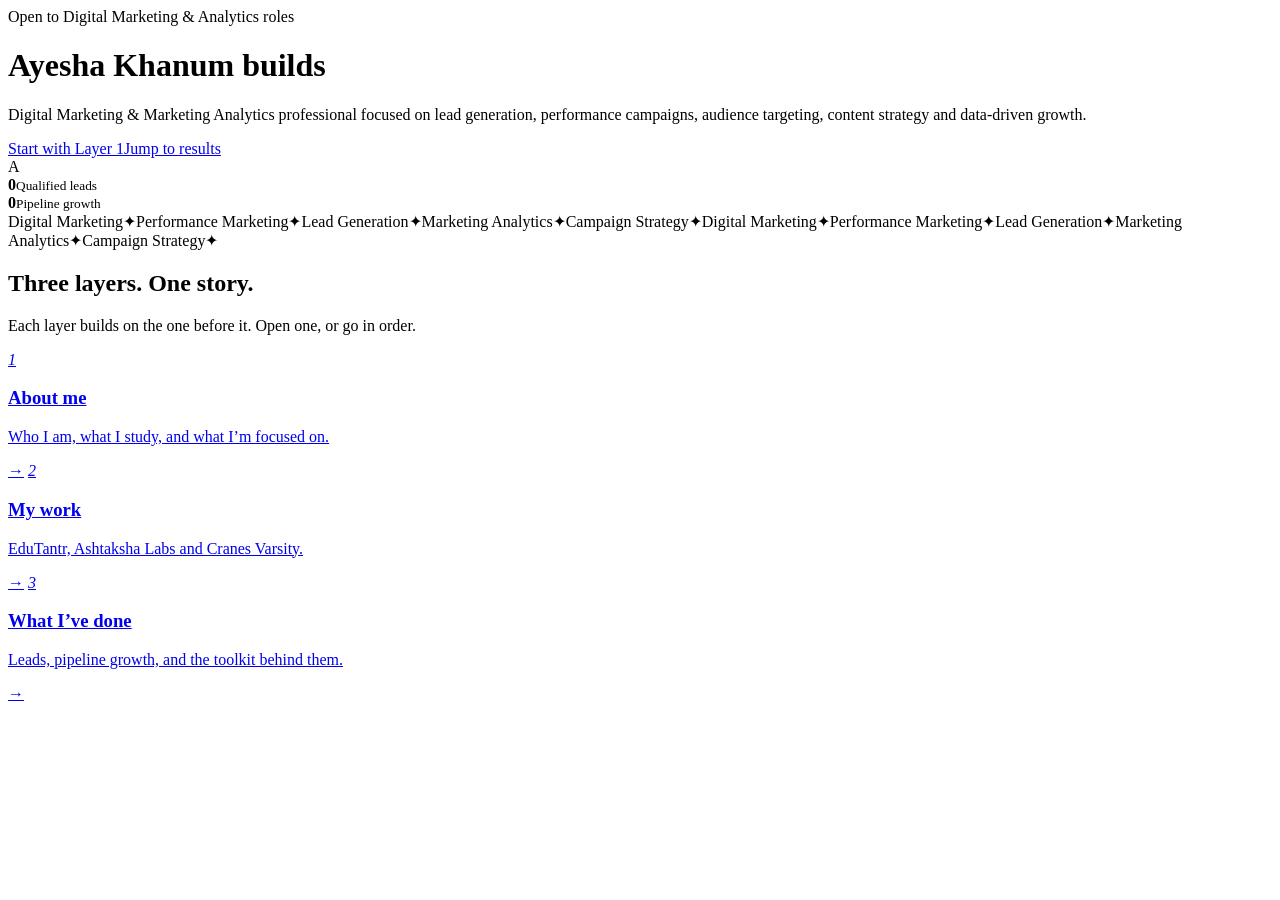
==== index.html @ 3e524ad6 "index.html" ====
<!DOCTYPE html><html lang="en"><head><meta charset="utf-8"><meta name="viewport" content="width=device-width, initial-scale=1"><link rel="icon" href="data:image/svg+xml,<svg xmlns=%27http://www.w3.org/2000/svg%27 viewBox=%270 0 100 100%27><rect width=%27100%27 height=%27100%27 rx=%2726%27 fill=%27%23ff4d8d%27/><text x=%2750%27 y=%2770%27 font-size=%2760%27 text-anchor=%27middle%27 fill=%27white%27 font-family=%27Georgia%27 font-weight=%27700%27>A</text></svg>"><link rel="preconnect" href="https://fonts.googleapis.com"><link rel="preconnect" href="https://fonts.gstatic.com" crossorigin><link href="https://fonts.googleapis.com/css2?family=Bricolage+Grotesque:opsz,wght@12..96,500;12..96,800&family=Instrument+Sans:wght@400;500;600&display=swap" rel="stylesheet"><link rel="stylesheet" href="style.css"><title>Ayesha Khanum — Digital Marketing &amp; Marketing Analytics</title><meta name="description" content="Ayesha Khanum: digital marketing and analytics professional. 4,000+ qualified leads, 25% pipeline growth."></head>
<body data-p="0"><main>
<header class="hero"><div class="w two"><div>
<span class="pill"><b></b>Open to Digital Marketing &amp; Analytics roles</span>
<h1>Ayesha Khanum <span class="grad">builds</span><span class="type" id="type"></span></h1>
<p class="sub">Digital Marketing &amp; Marketing Analytics professional focused on lead generation, performance campaigns, audience targeting, content strategy and data-driven growth.</p>
<div class="cta"><a class="btn hot" href="about.html">Start with Layer 1</a><a class="btn" href="results.html">Jump to results</a></div></div>
<div class="vis"><div class="tilt" id="tilt"><div class="ring"></div><div class="ph"><img src="ayesha.png" alt="Ayesha Khanum" onerror="this.remove();document.querySelector('.ph').innerHTML='<span>A</span>'"></div>
<div class="fl f1"><b data-n="4000" data-s="+">0</b><small>Qualified leads</small></div><div class="fl f2"><b data-n="25" data-s="%">0</b><small>Pipeline growth</small></div></div></div></div></header>
<div class="mq" aria-hidden="true"><div>Digital Marketing<span>✦</span>Performance Marketing<span>✦</span>Lead Generation<span>✦</span>Marketing Analytics<span>✦</span>Campaign Strategy<span>✦</span>Digital Marketing<span>✦</span>Performance Marketing<span>✦</span>Lead Generation<span>✦</span>Marketing Analytics<span>✦</span>Campaign Strategy<span>✦</span></div></div>
<section><div class="w"><h2 class="rv">Three layers. <span class="grad">One story.</span></h2><p class="lede rv">Each layer builds on the one before it. Open one, or go in order.</p>
<div class="map rv">
<a class="ly" href="about.html"><em>1</em><div><h3>About me</h3><p>Who I am, what I study, and what I’m focused on.</p></div><span>→</span></a>
<a class="ly" href="work.html"><em>2</em><div><h3>My work</h3><p>EduTantr, Ashtaksha Labs and Cranes Varsity.</p></div><span>→</span></a>
<a class="ly" href="results.html"><em>3</em><div><h3>What I’ve done</h3><p>Leads, pipeline growth, and the toolkit behind them.</p></div><span>→</span></a>
</div></div></section></main><script src="app.js"></script></body></html>
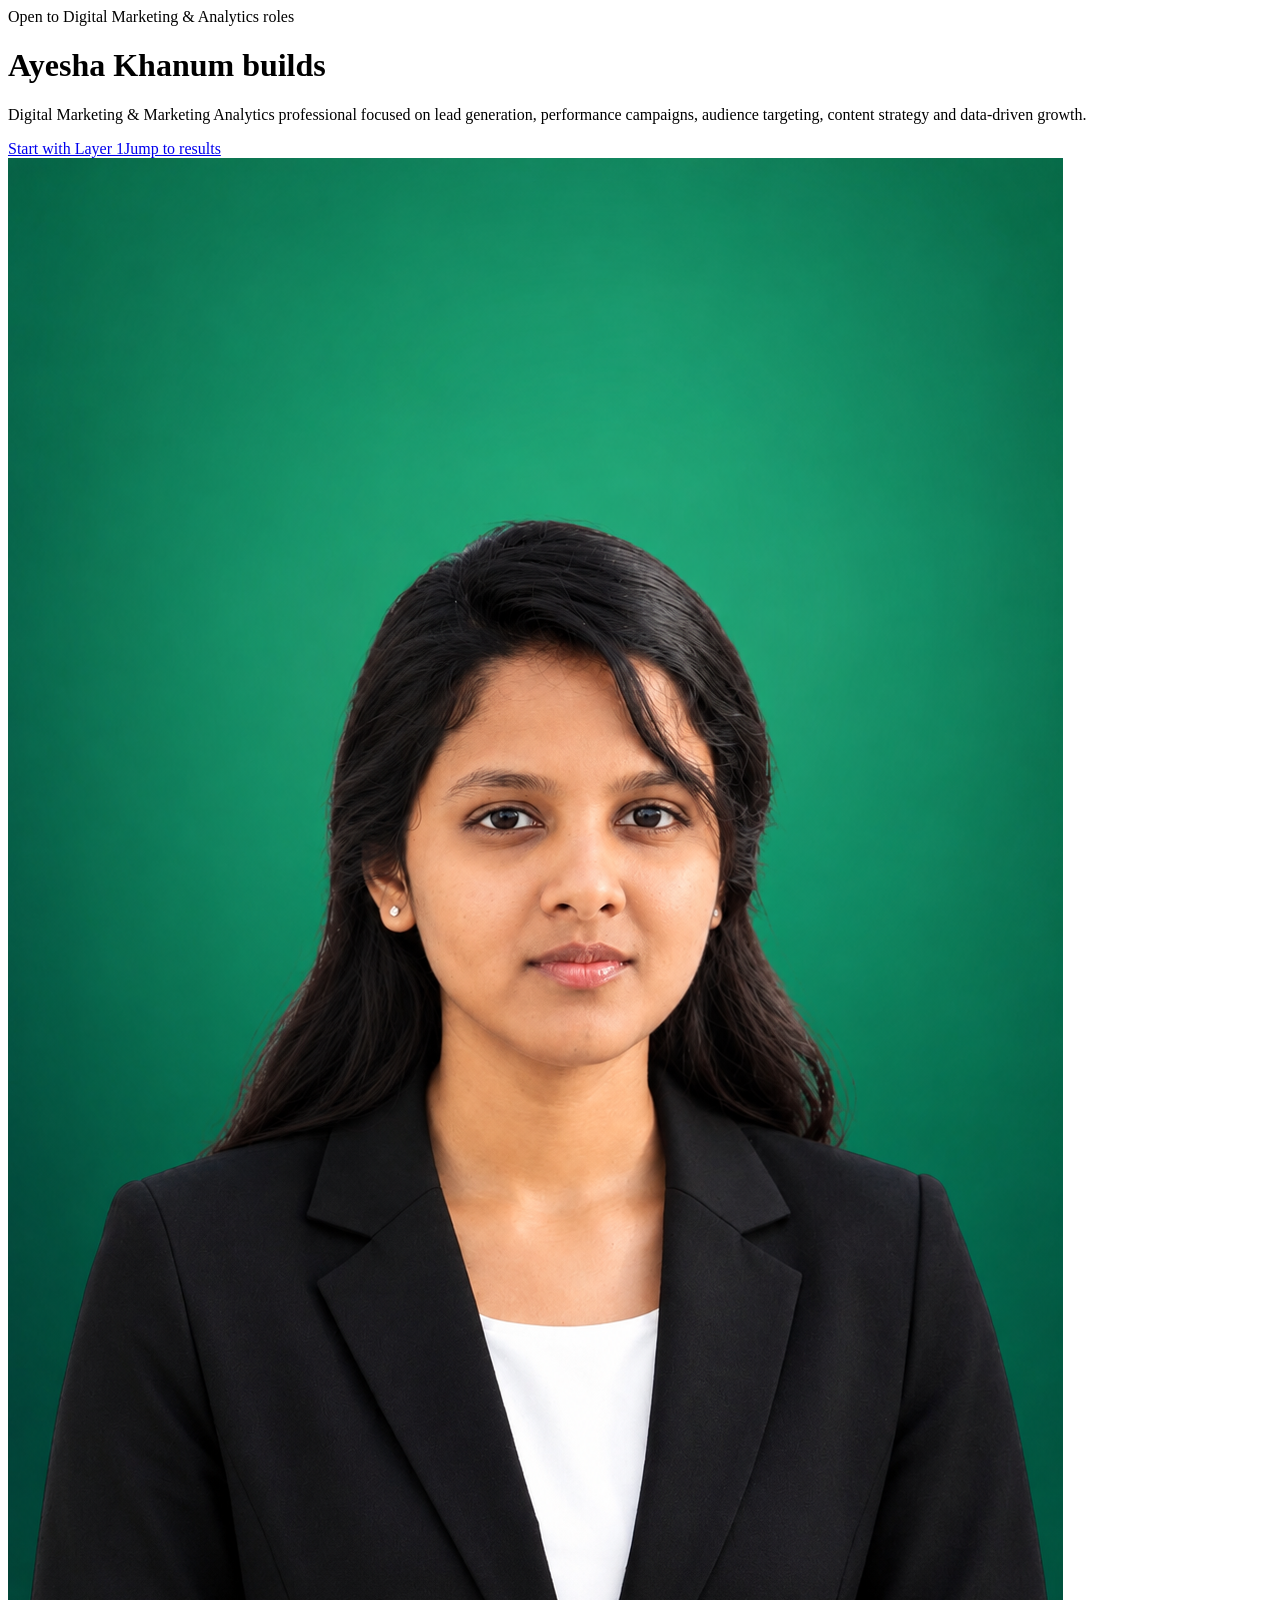
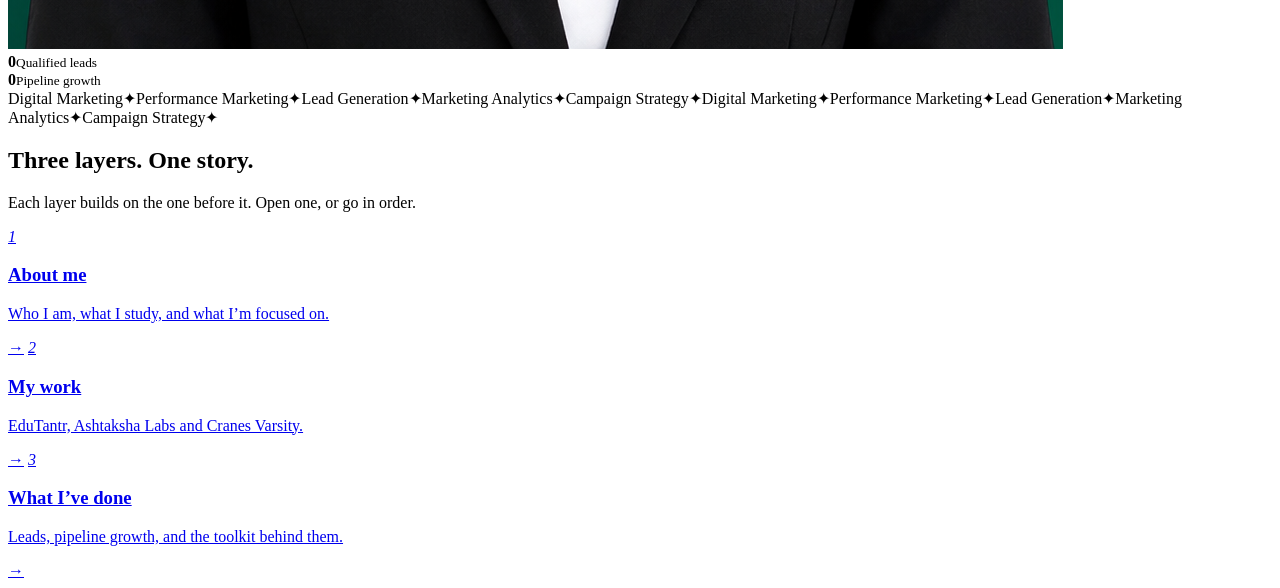
==== commit 43331587: "Update index.html" ====
--- a/index.html
+++ b/index.html
@@ -5,7 +5,7 @@
 <h1>Ayesha Khanum <span class="grad">builds</span><span class="type" id="type"></span></h1>
 <p class="sub">Digital Marketing &amp; Marketing Analytics professional focused on lead generation, performance campaigns, audience targeting, content strategy and data-driven growth.</p>
 <div class="cta"><a class="btn hot" href="about.html">Start with Layer 1</a><a class="btn" href="results.html">Jump to results</a></div></div>
-<div class="vis"><div class="tilt" id="tilt"><div class="ring"></div><div class="ph"><img src="ayesha.png" alt="Ayesha Khanum" onerror="this.remove();document.querySelector('.ph').innerHTML='<span>A</span>'"></div>
+<div class="vis"><div class="tilt" id="tilt"><div class="ring"></div><div class="ph"><img src="AYESHA_IMAGE.png" alt="Ayesha Khanum" onerror="this.remove();document.querySelector('.ph').innerHTML='<span>A</span>'"></div>
 <div class="fl f1"><b data-n="4000" data-s="+">0</b><small>Qualified leads</small></div><div class="fl f2"><b data-n="25" data-s="%">0</b><small>Pipeline growth</small></div></div></div></div></header>
 <div class="mq" aria-hidden="true"><div>Digital Marketing<span>✦</span>Performance Marketing<span>✦</span>Lead Generation<span>✦</span>Marketing Analytics<span>✦</span>Campaign Strategy<span>✦</span>Digital Marketing<span>✦</span>Performance Marketing<span>✦</span>Lead Generation<span>✦</span>Marketing Analytics<span>✦</span>Campaign Strategy<span>✦</span></div></div>
 <section><div class="w"><h2 class="rv">Three layers. <span class="grad">One story.</span></h2><p class="lede rv">Each layer builds on the one before it. Open one, or go in order.</p>
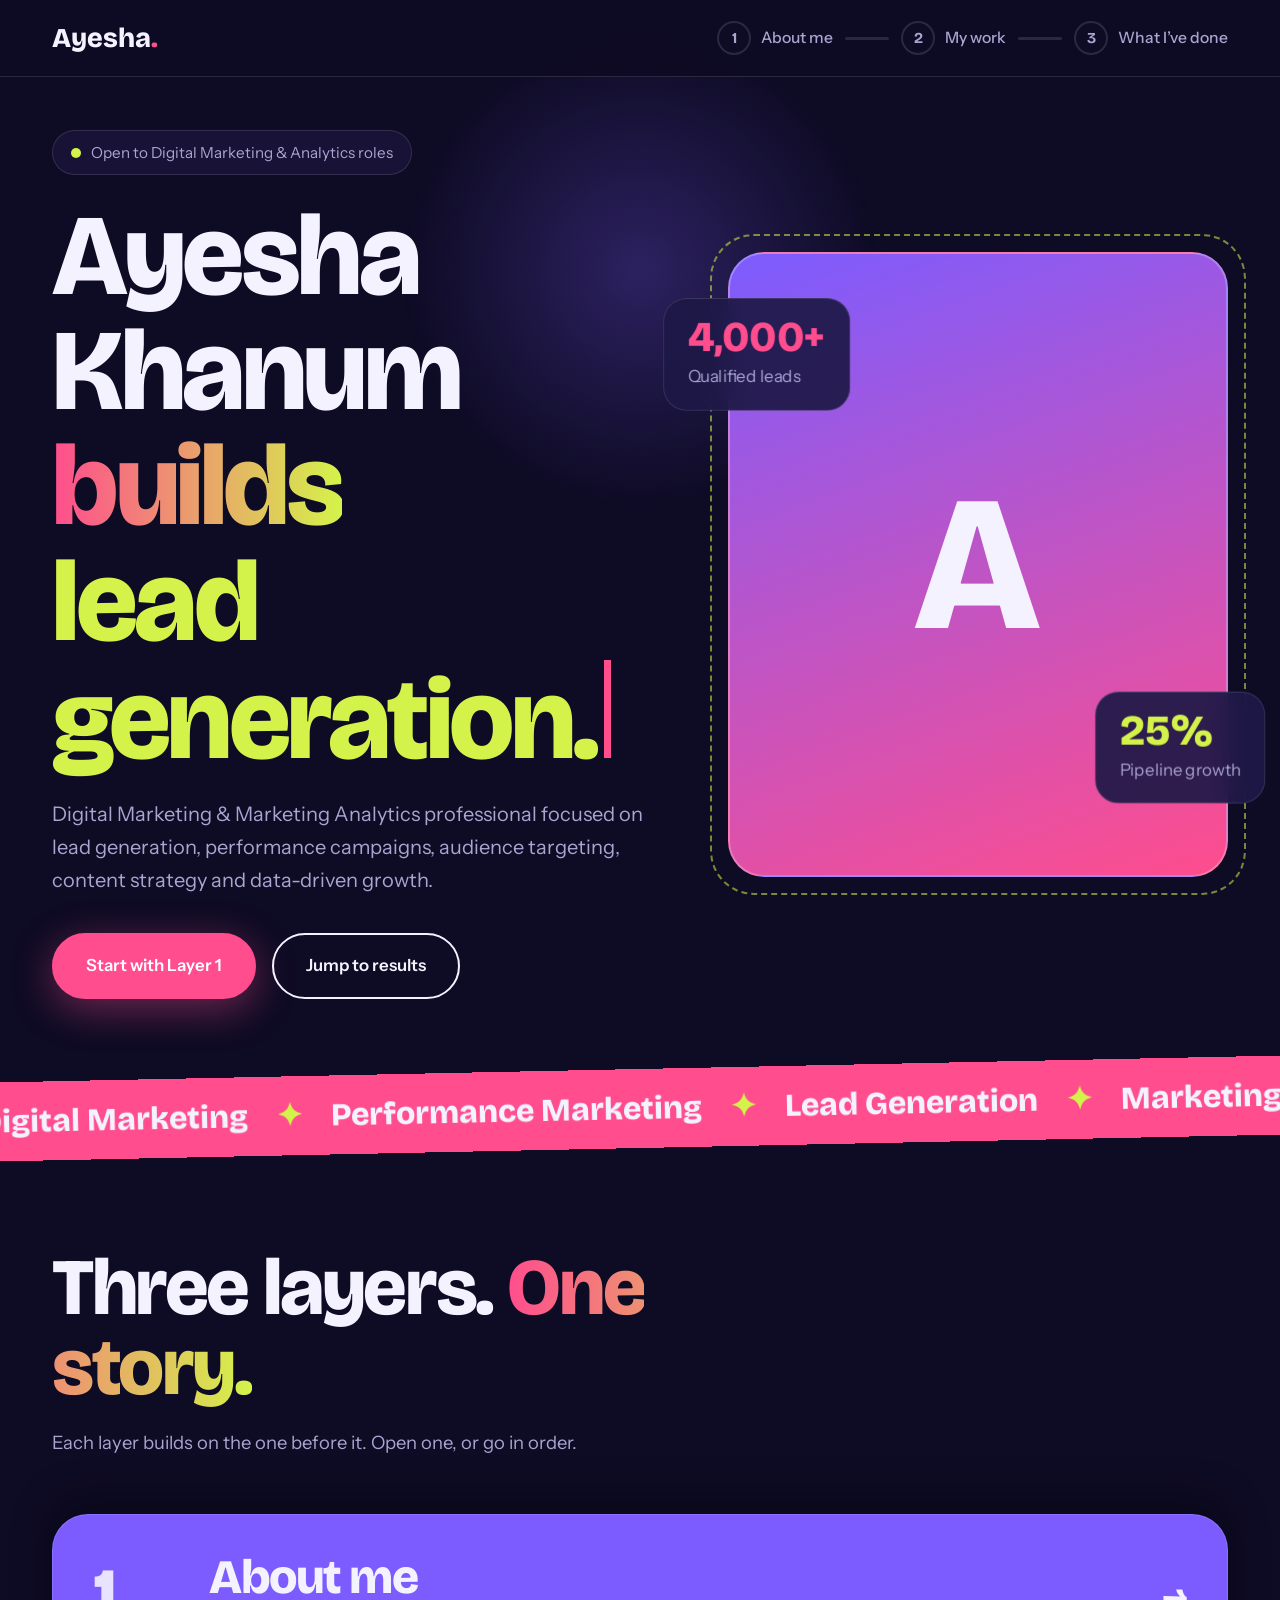
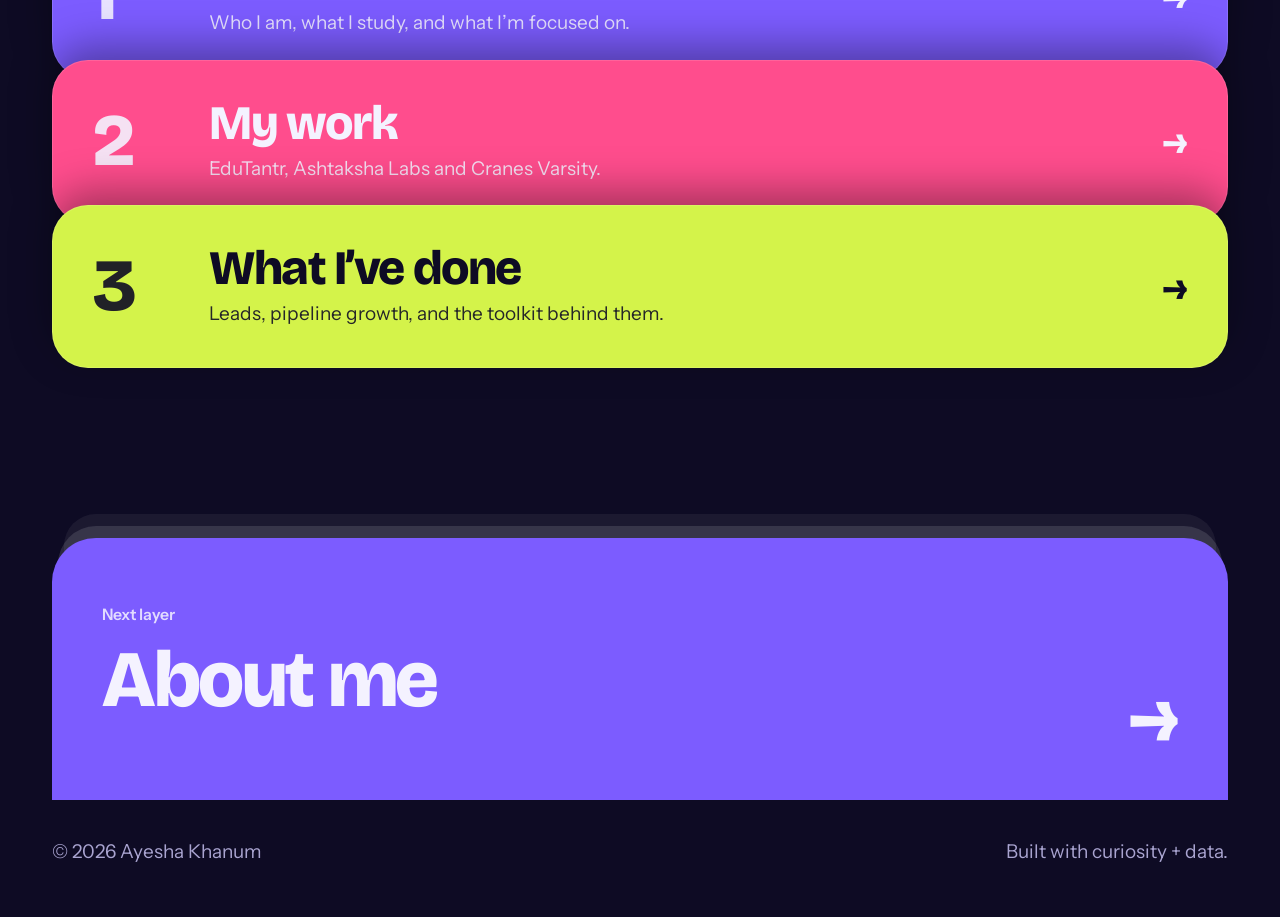
==== commit 4d7ac925: "Add files via upload" ====
--- a/index.html
+++ b/index.html
@@ -5,7 +5,7 @@
 <h1>Ayesha Khanum <span class="grad">builds</span><span class="type" id="type"></span></h1>
 <p class="sub">Digital Marketing &amp; Marketing Analytics professional focused on lead generation, performance campaigns, audience targeting, content strategy and data-driven growth.</p>
 <div class="cta"><a class="btn hot" href="about.html">Start with Layer 1</a><a class="btn" href="results.html">Jump to results</a></div></div>
-<div class="vis"><div class="tilt" id="tilt"><div class="ring"></div><div class="ph"><img src="AYESHA_IMAGE.png" alt="Ayesha Khanum" onerror="this.remove();document.querySelector('.ph').innerHTML='<span>A</span>'"></div>
+<div class="vis"><div class="tilt" id="tilt"><div class="ring"></div><div class="ph"><img src="ayesha.png" alt="Ayesha Khanum" onerror="this.remove();document.querySelector('.ph').innerHTML='<span>A</span>'"></div>
 <div class="fl f1"><b data-n="4000" data-s="+">0</b><small>Qualified leads</small></div><div class="fl f2"><b data-n="25" data-s="%">0</b><small>Pipeline growth</small></div></div></div></div></header>
 <div class="mq" aria-hidden="true"><div>Digital Marketing<span>✦</span>Performance Marketing<span>✦</span>Lead Generation<span>✦</span>Marketing Analytics<span>✦</span>Campaign Strategy<span>✦</span>Digital Marketing<span>✦</span>Performance Marketing<span>✦</span>Lead Generation<span>✦</span>Marketing Analytics<span>✦</span>Campaign Strategy<span>✦</span></div></div>
 <section><div class="w"><h2 class="rv">Three layers. <span class="grad">One story.</span></h2><p class="lede rv">Each layer builds on the one before it. Open one, or go in order.</p>
--- a/style.css
+++ b/style.css
@@ -0,0 +1,102 @@
+@view-transition{navigation:auto}
+:root{--bg:#0e0b24;--bg2:#171236;--card:#1e1847;--pink:#ff4d8d;--lime:#d4f34a;--vio:#7c5cff;--txt:#f4f2ff;--mut:#a9a4d0;--line:rgba(255,255,255,.12);--d:'Bricolage Grotesque',Georgia,serif;--b:'Instrument Sans',system-ui,sans-serif}
+*{box-sizing:border-box;margin:0;padding:0}
+html{scroll-behavior:smooth}
+body{font:400 19px/1.65 var(--b);background:var(--bg);color:var(--txt);overflow-x:hidden;animation:enter .6s cubic-bezier(.2,.8,.2,1)}
+@keyframes enter{from{opacity:0;transform:translateY(40px) scale(.98)}}
+a{color:inherit}:focus-visible{outline:3px solid var(--lime);outline-offset:3px;border-radius:6px}
+.w{max-width:1240px;margin:0 auto;padding:0 32px;position:relative;z-index:1}
+h1,h2,h3{font-family:var(--d);line-height:1;letter-spacing:-.03em;font-weight:800}
+h1{font-size:clamp(3.2rem,9vw,7.6rem)}h2{font-size:clamp(2.4rem,6.5vw,5rem);max-width:14ch}
+section{padding:100px 0}.lede{color:var(--mut);max-width:58ch;margin-top:20px;font-size:1.15rem}
+.grad{background:linear-gradient(90deg,var(--pink),var(--lime));-webkit-background-clip:text;background-clip:text;color:transparent}
+#bar{position:fixed;top:0;left:0;height:4px;width:0;background:linear-gradient(90deg,var(--pink),var(--lime));z-index:99}
+#glow{position:fixed;width:520px;height:520px;border-radius:50%;pointer-events:none;background:radial-gradient(circle,rgba(124,92,255,.28),transparent 65%);transform:translate(-50%,-50%);left:50%;top:30%}
+nav{position:fixed;top:0;left:0;right:0;z-index:50;background:rgba(14,11,36,.8);backdrop-filter:blur(14px);border-bottom:1px solid var(--line)}
+nav .w{display:flex;align-items:center;justify-content:space-between;height:76px}
+.logo{font:800 1.7rem var(--d);text-decoration:none}.logo i{color:var(--pink);font-style:normal}
+.rail{display:flex;align-items:center}
+.rail a{display:flex;align-items:center;gap:10px;text-decoration:none;color:var(--mut);font-weight:500;font-size:.98rem;transition:color .2s}
+.rail a b{width:34px;height:34px;border-radius:50%;display:grid;place-items:center;border:2px solid var(--line);font:700 .95rem var(--d);transition:.3s;background:var(--bg)}
+.rail a:hover{color:var(--lime)}.rail a:hover b{border-color:var(--lime)}
+.rail a.on{color:var(--txt)}.rail a.on b{background:var(--pink);border-color:var(--pink);color:#fff;box-shadow:0 0 0 6px rgba(255,77,141,.25)}
+.rail a.done b{background:var(--vio);border-color:var(--vio)}
+.rail s{display:block;width:44px;height:3px;margin:0 12px;background:var(--line);border-radius:3px}
+.rail s.done{background:linear-gradient(90deg,var(--vio),var(--pink))}
+.btn{display:inline-block;text-decoration:none;font-weight:600;font-size:1.05rem;padding:17px 32px;border-radius:999px;border:2px solid var(--txt);transition:.25s}
+.btn.hot{background:var(--pink);border-color:var(--pink);color:#fff;box-shadow:0 10px 40px rgba(255,77,141,.4)}
+.btn:hover{transform:translateY(-4px) scale(1.03)}.btn:not(.hot):hover{background:var(--lime);color:var(--bg);border-color:var(--lime)}
+.cta{display:flex;gap:16px;flex-wrap:wrap}
+.rv{opacity:0;transform:translateY(50px);transition:opacity .8s,transform .8s cubic-bezier(.2,.7,.2,1)}.rv.in{opacity:1;transform:none}
+.pill{display:inline-flex;gap:10px;align-items:center;border:1px solid var(--line);background:var(--bg2);padding:9px 18px;border-radius:999px;font-size:.95rem;color:var(--mut)}
+.pill b{width:10px;height:10px;border-radius:50%;background:var(--lime);animation:pulse 1.6s infinite}
+@keyframes pulse{0%{box-shadow:0 0 0 0 rgba(212,243,74,.7)}100%{box-shadow:0 0 0 14px transparent}}
+.hero{min-height:100vh;display:flex;align-items:center;padding:130px 0 70px}
+.two{display:grid;grid-template-columns:1.1fr .9fr;gap:60px;align-items:center}
+.hero h1{margin:24px 0 20px}.type{display:block;min-height:1.05em;color:var(--lime)}
+.type::after{content:"";display:inline-block;width:.06em;height:.85em;background:var(--pink);margin-left:.06em;animation:blink 1s steps(1) infinite}
+@keyframes blink{50%{opacity:0}}
+.sub{color:var(--mut);font-size:1.25rem;max-width:50ch;margin-bottom:36px}
+.vis{perspective:1000px;max-width:500px;margin-left:auto;width:100%}
+.tilt{position:relative;aspect-ratio:4/5;transition:transform .15s;transform-style:preserve-3d}
+.ph{position:absolute;inset:0;border-radius:36px;overflow:hidden;background:linear-gradient(160deg,var(--vio),var(--pink));display:grid;place-items:center;border:2px solid rgba(255,255,255,.25)}
+.ph img{width:100%;height:100%;object-fit:cover}.ph span{font:800 12rem var(--d)}
+.ring{position:absolute;inset:-18px;border-radius:44px;border:2px dashed rgba(212,243,74,.55);animation:spin 40s linear infinite reverse}
+@keyframes spin{to{transform:rotate(360deg)}}
+.fl{position:absolute;background:rgba(30,24,71,.92);backdrop-filter:blur(12px);border:1px solid var(--line);border-radius:22px;padding:16px 22px;transform:translateZ(60px);animation:float 5s ease-in-out infinite}
+.fl b{font:800 2.5rem var(--d);line-height:1;display:block}.fl small{color:var(--mut)}
+.f1{left:-46px;top:10%}.f1 b{color:var(--pink)}.f2{right:-20px;bottom:14%;animation-delay:-2s}.f2 b{color:var(--lime)}
+@keyframes float{50%{transform:translateY(-14px) translateZ(60px)}}
+.mq{overflow:hidden;white-space:nowrap;padding:20px 0;background:var(--pink);transform:rotate(-1.2deg);margin:0 -20px}
+.mq div{display:inline-block;animation:slide 26s linear infinite;font:800 2rem var(--d)}.mq span{margin:0 28px;color:var(--lime)}
+@keyframes slide{to{transform:translateX(-50%)}}
+.page{padding:170px 0 40px}.page .tag0{color:var(--lime);font-weight:600;margin-bottom:14px;display:block}
+/* layer map on home */
+.map{display:grid;gap:0;margin-top:56px}
+.ly{display:grid;grid-template-columns:90px 1fr auto;gap:26px;align-items:center;text-decoration:none;padding:38px 40px;border-radius:36px;border:1px solid var(--line);margin-top:-18px;position:relative;transition:transform .35s,margin .35s;box-shadow:0 -14px 40px rgba(0,0,0,.35)}
+.ly:nth-child(1){background:var(--vio);margin-top:0}.ly:nth-child(2){background:var(--pink)}.ly:nth-child(3){background:var(--lime);color:var(--bg)}
+.ly:hover{transform:translateY(-12px) scale(1.01);z-index:5}
+.ly em{font:800 4.6rem var(--d);font-style:normal;opacity:.9;line-height:1}.ly h3{font-size:clamp(1.9rem,4vw,3rem)}.ly p{opacity:.88;margin-top:6px}.ly span{font:800 2.4rem var(--d)}
+/* next layer */
+.next{display:block;text-decoration:none;margin:70px 0 0;padding:60px 50px 80px;border-radius:44px 44px 0 0;position:relative;transition:transform .35s;box-shadow:0 -18px 0 -6px rgba(255,255,255,.12),0 -36px 0 -12px rgba(255,255,255,.06)}
+.next:hover{transform:translateY(-14px)}.next small{font-weight:600;opacity:.85}
+.next h2{max-width:none;margin-top:10px}.next .arr{position:absolute;right:50px;top:50%;font:800 5rem var(--d);transition:transform .3s}.next:hover .arr{transform:translateX(14px)}
+/* content */
+.about2{display:grid;grid-template-columns:1.2fr .8fr;gap:60px;align-items:start}
+.about2 p{color:var(--mut);margin-top:22px;font-size:1.15rem}.about2 strong{color:var(--txt)}
+.focus{background:linear-gradient(150deg,var(--vio),var(--pink));border-radius:36px;padding:44px;position:sticky;top:110px}
+.focus small{font-weight:600;color:var(--lime)}.focus h3{font-size:2.8rem;margin:10px 0 14px}.focus p{color:#fff;margin:0 0 22px;font-size:1.05rem}
+.tags{display:flex;flex-wrap:wrap;gap:10px}.tag{font-size:.98rem;font-weight:500;padding:9px 18px;border-radius:999px;background:rgba(255,255,255,.12);border:1px solid var(--line);transition:.25s}
+.tag:hover{background:var(--lime);color:var(--bg);transform:translateY(-3px)}
+.edu{display:grid;grid-template-columns:1.2fr 1fr 1fr;gap:22px;margin-top:50px}
+.cd{background:var(--card);border:1px solid var(--line);border-radius:34px;padding:38px;transition:.3s}.cd:hover{transform:translateY(-10px) rotate(1deg)}
+.cd:first-child{background:linear-gradient(150deg,var(--vio),var(--pink));border:0}.cd small{color:var(--lime);font-weight:600}
+.cd h3{font-size:1.9rem;margin:10px 0}.cd p{color:var(--mut)}.cd:first-child p{color:#fff}
+.job{position:sticky;top:100px;background:var(--card);border:1px solid var(--line);border-radius:40px;padding:50px;margin-top:34px;display:grid;grid-template-columns:.85fr 1.15fr;gap:44px;box-shadow:0 -20px 50px rgba(0,0,0,.4)}
+.job:nth-of-type(2){top:130px;background:#241c58}.job:nth-of-type(3){top:160px;background:#2c2269}
+.job h3{font-size:clamp(2.2rem,4vw,3.4rem)}.role{color:var(--lime);font-weight:600;margin:12px 0 6px;font-size:1.15rem}.when{color:var(--mut)}
+.job ul{list-style:none;display:grid;gap:14px;align-self:center}.job li{padding-left:34px;position:relative}
+.job li::before{content:"";position:absolute;left:0;top:.5em;width:16px;height:16px;border-radius:50%;background:var(--pink);box-shadow:0 0 0 5px rgba(255,77,141,.25)}
+.job mark{background:var(--lime);color:var(--bg);padding:1px 9px;border-radius:7px;font-weight:600}
+.stats{display:grid;grid-template-columns:repeat(4,1fr);gap:22px}
+.st{background:var(--card);border:1px solid var(--line);border-radius:30px;padding:36px 28px;transition:.3s}.st:hover{transform:translateY(-10px) rotate(-1deg);border-color:var(--pink)}
+.st b{font:800 clamp(2.8rem,5vw,4.6rem) var(--d);line-height:1;display:block}.st:nth-child(odd) b{color:var(--lime)}.st:nth-child(even) b{color:var(--pink)}.st span{color:var(--mut)}
+.fun{margin-top:50px;display:grid;gap:16px}
+.fb{height:92px;border-radius:22px;display:flex;align-items:center;justify-content:space-between;padding:0 34px;width:0;white-space:nowrap;overflow:hidden;transition:width 1.4s cubic-bezier(.2,.8,.2,1)}
+.fb strong{font:800 clamp(1.5rem,3.4vw,2.5rem) var(--d)}.fb:nth-child(1){background:var(--vio)}.fb:nth-child(2){background:var(--pink)}.fb:nth-child(3){background:var(--lime);color:var(--bg)}
+.tabs{display:flex;gap:12px;flex-wrap:wrap;margin:40px 0 26px}
+.tab{font:600 1.05rem var(--b);padding:13px 26px;border-radius:999px;border:2px solid var(--line);background:none;color:var(--txt);cursor:pointer;transition:.25s}
+.tab[aria-selected=true]{background:var(--lime);color:var(--bg);border-color:var(--lime)}
+.pn{display:none;background:var(--card);border-radius:34px;padding:44px;border:1px solid var(--line)}.pn.on{display:block;animation:pop .45s}
+.pn p{color:var(--mut);margin-bottom:24px;font-size:1.15rem}.pn .tag{font-size:1.1rem;padding:12px 24px;background:var(--bg2)}
+@keyframes pop{from{opacity:0;transform:translateY(20px) scale(.98)}}
+.box{background:var(--lime);color:var(--bg);border-radius:50px;padding:80px 56px;position:relative;overflow:hidden;margin-top:60px}
+.box h2{font-size:clamp(2.8rem,8vw,6.5rem);max-width:10ch;position:relative}.box p{font-size:1.2rem;max-width:50ch;margin:22px 0 34px;position:relative}.box .cta{position:relative}
+.box .btn{border-color:var(--bg)}.box .btn.hot{border-color:var(--pink)}.box .btn:not(.hot):hover{background:var(--bg);color:var(--lime)}
+.blob{position:absolute;right:-90px;top:-90px;width:360px;height:360px;border-radius:50%;background:var(--pink);animation:float 7s ease-in-out infinite}
+footer{padding:36px 0 50px;color:var(--mut)}footer .w{display:flex;justify-content:space-between;flex-wrap:wrap;gap:10px}
+@media(max-width:900px){body{font-size:18px}.w{padding:0 22px}section{padding:70px 0}.two,.about2,.job{grid-template-columns:1fr}.vis{margin:30px auto 0;max-width:360px}.f1{left:-6px}.f2{right:-6px}
+.stats{grid-template-columns:1fr 1fr}.edu{grid-template-columns:1fr}.focus,.job{position:static}.job{padding:32px}.rail a span{display:none}.rail s{width:22px;margin:0 6px}
+.ly{grid-template-columns:56px 1fr;padding:28px}.ly span{display:none}.ly em{font-size:3rem}.next .arr{display:none}.next{padding:44px 28px 64px}.box{padding:50px 26px}.fb{padding:0 18px;height:76px}.page{padding-top:140px}}
+@media(max-width:520px){.stats{grid-template-columns:1fr}.logo{font-size:1.4rem}}
+@media(prefers-reduced-motion:reduce){*{animation:none!important;transition:none!important;scroll-behavior:auto!important}.rv{opacity:1;transform:none}}
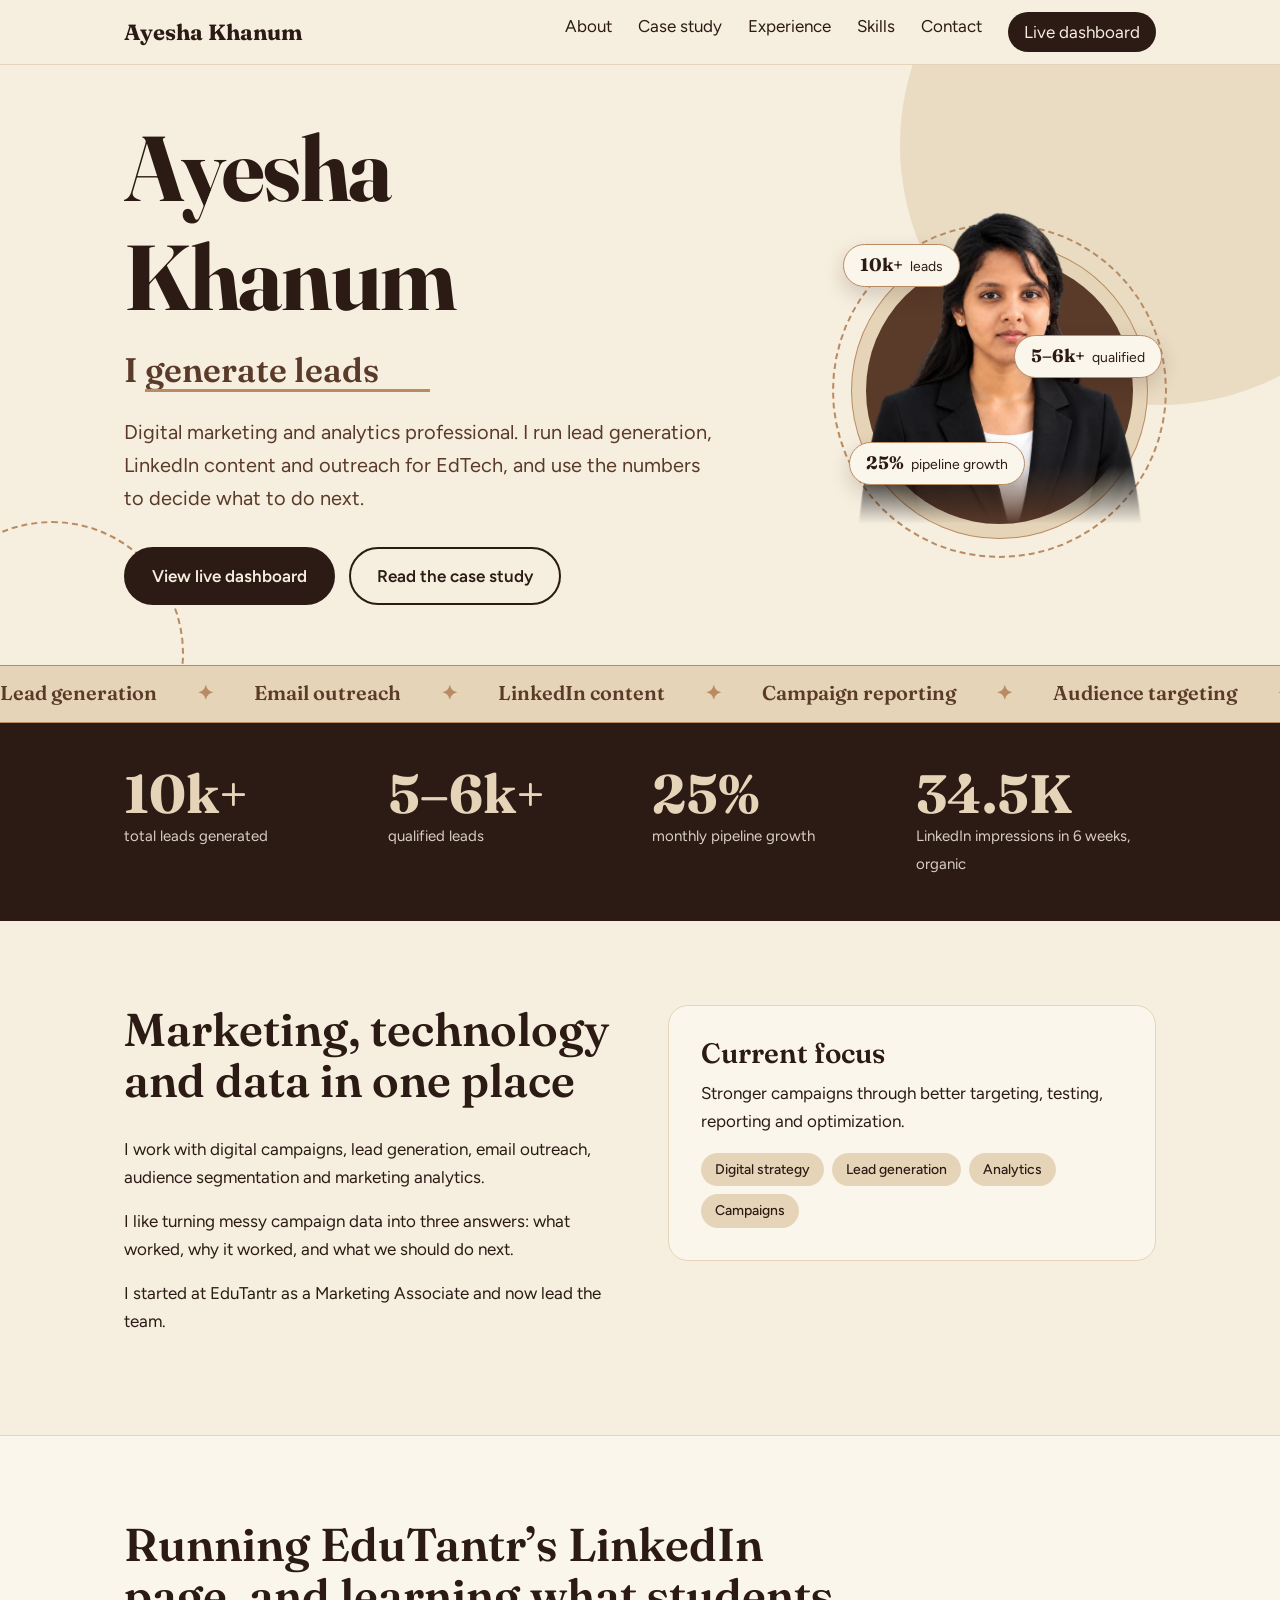
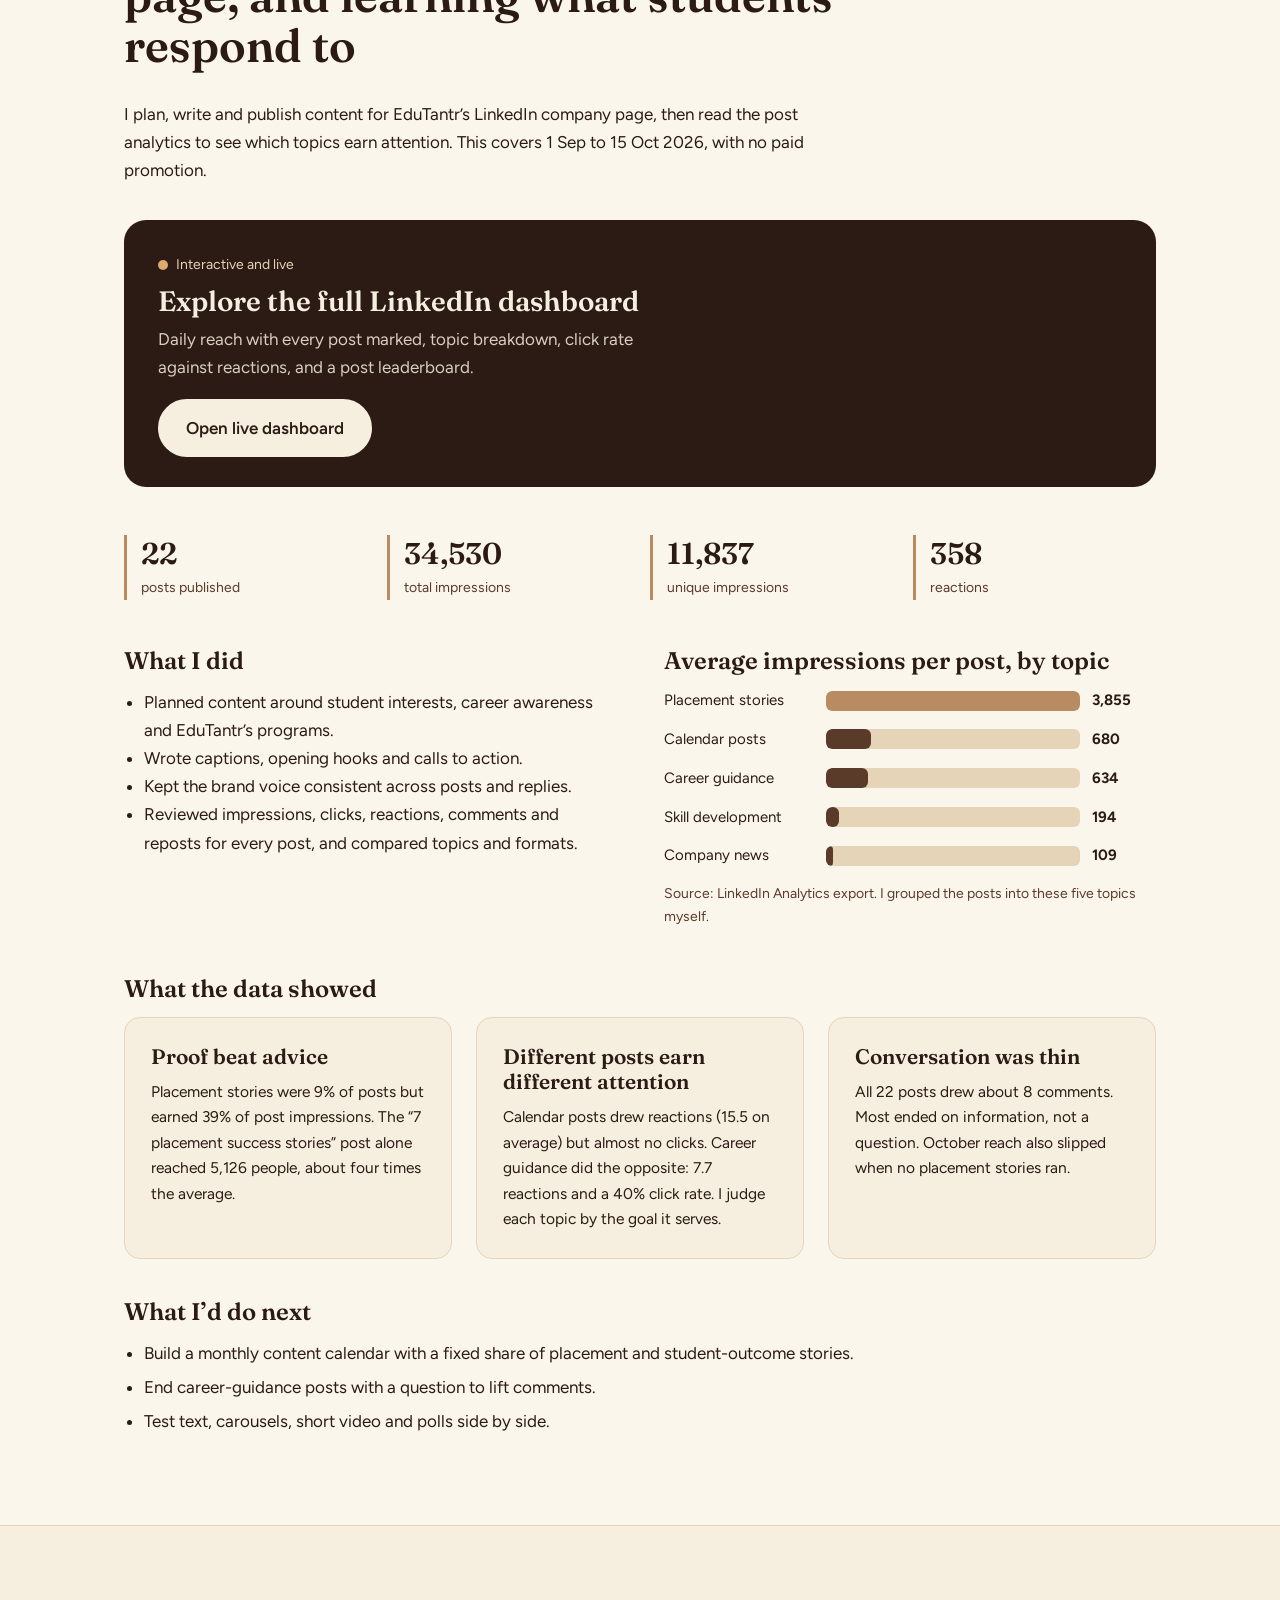
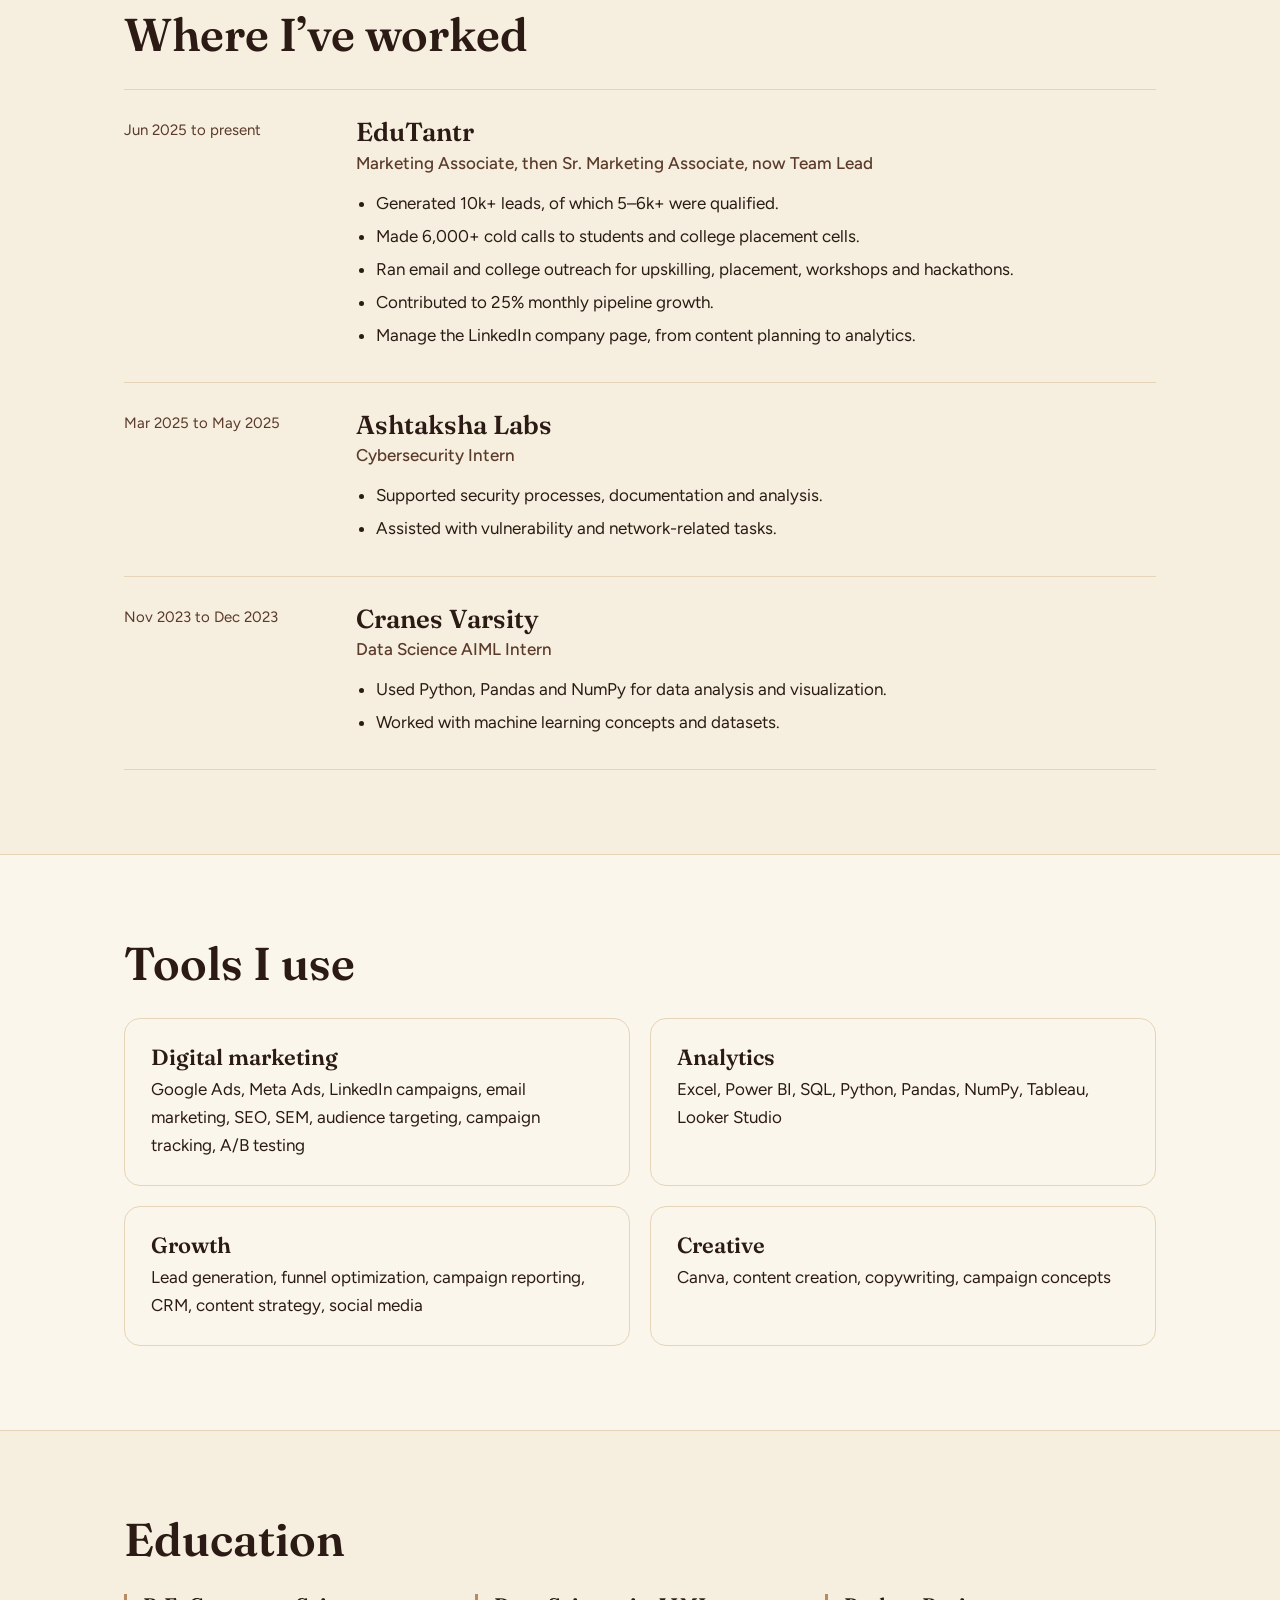
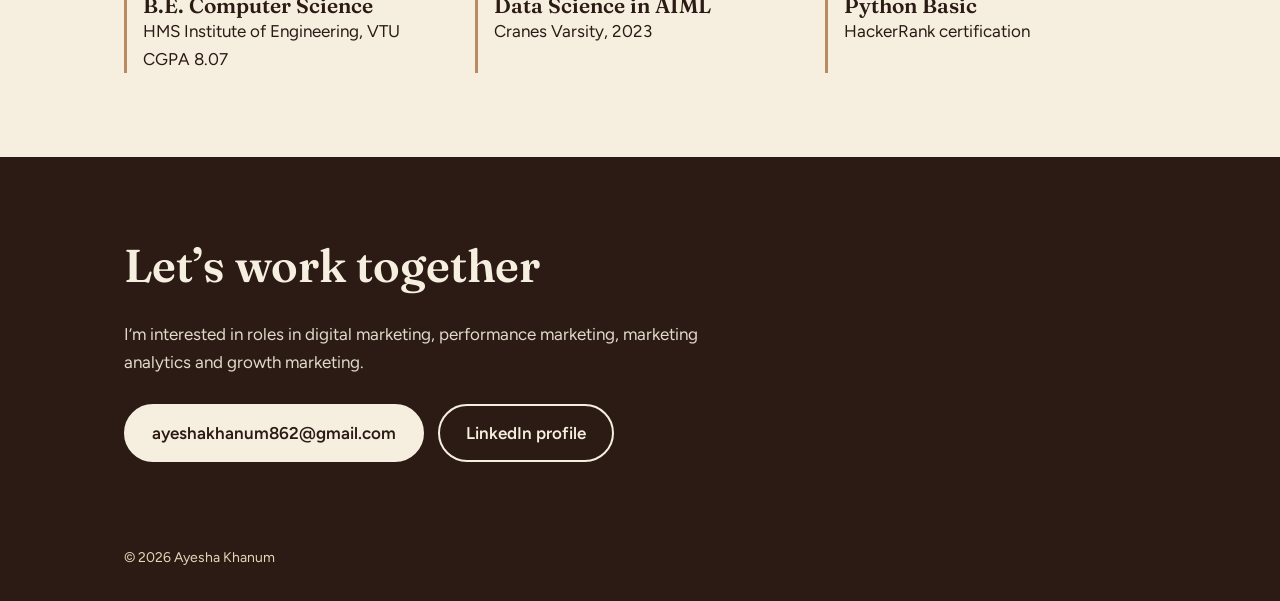
==== commit 88b3c338: "Update index.html" ====
--- a/index.html
+++ b/index.html
@@ -1,16 +1,352 @@
-<!DOCTYPE html><html lang="en"><head><meta charset="utf-8"><meta name="viewport" content="width=device-width, initial-scale=1"><link rel="icon" href="data:image/svg+xml,<svg xmlns=%27http://www.w3.org/2000/svg%27 viewBox=%270 0 100 100%27><rect width=%27100%27 height=%27100%27 rx=%2726%27 fill=%27%23ff4d8d%27/><text x=%2750%27 y=%2770%27 font-size=%2760%27 text-anchor=%27middle%27 fill=%27white%27 font-family=%27Georgia%27 font-weight=%27700%27>A</text></svg>"><link rel="preconnect" href="https://fonts.googleapis.com"><link rel="preconnect" href="https://fonts.gstatic.com" crossorigin><link href="https://fonts.googleapis.com/css2?family=Bricolage+Grotesque:opsz,wght@12..96,500;12..96,800&family=Instrument+Sans:wght@400;500;600&display=swap" rel="stylesheet"><link rel="stylesheet" href="style.css"><title>Ayesha Khanum — Digital Marketing &amp; Marketing Analytics</title><meta name="description" content="Ayesha Khanum: digital marketing and analytics professional. 4,000+ qualified leads, 25% pipeline growth."></head>
-<body data-p="0"><main>
-<header class="hero"><div class="w two"><div>
-<span class="pill"><b></b>Open to Digital Marketing &amp; Analytics roles</span>
-<h1>Ayesha Khanum <span class="grad">builds</span><span class="type" id="type"></span></h1>
-<p class="sub">Digital Marketing &amp; Marketing Analytics professional focused on lead generation, performance campaigns, audience targeting, content strategy and data-driven growth.</p>
-<div class="cta"><a class="btn hot" href="about.html">Start with Layer 1</a><a class="btn" href="results.html">Jump to results</a></div></div>
-<div class="vis"><div class="tilt" id="tilt"><div class="ring"></div><div class="ph"><img src="ayesha.png" alt="Ayesha Khanum" onerror="this.remove();document.querySelector('.ph').innerHTML='<span>A</span>'"></div>
-<div class="fl f1"><b data-n="4000" data-s="+">0</b><small>Qualified leads</small></div><div class="fl f2"><b data-n="25" data-s="%">0</b><small>Pipeline growth</small></div></div></div></div></header>
-<div class="mq" aria-hidden="true"><div>Digital Marketing<span>✦</span>Performance Marketing<span>✦</span>Lead Generation<span>✦</span>Marketing Analytics<span>✦</span>Campaign Strategy<span>✦</span>Digital Marketing<span>✦</span>Performance Marketing<span>✦</span>Lead Generation<span>✦</span>Marketing Analytics<span>✦</span>Campaign Strategy<span>✦</span></div></div>
-<section><div class="w"><h2 class="rv">Three layers. <span class="grad">One story.</span></h2><p class="lede rv">Each layer builds on the one before it. Open one, or go in order.</p>
-<div class="map rv">
-<a class="ly" href="about.html"><em>1</em><div><h3>About me</h3><p>Who I am, what I study, and what I’m focused on.</p></div><span>→</span></a>
-<a class="ly" href="work.html"><em>2</em><div><h3>My work</h3><p>EduTantr, Ashtaksha Labs and Cranes Varsity.</p></div><span>→</span></a>
-<a class="ly" href="results.html"><em>3</em><div><h3>What I’ve done</h3><p>Leads, pipeline growth, and the toolkit behind them.</p></div><span>→</span></a>
-</div></div></section></main><script src="app.js"></script></body></html>
+<!DOCTYPE html>
+<html lang="en"><script>document.documentElement.className="js"</script>
+<head>
+<meta charset="utf-8">
+<meta name="viewport" content="width=device-width, initial-scale=1">
+<title>Ayesha Khanum | Digital Marketing &amp; Analytics</title>
+<meta name="description" content="Ayesha Khanum: digital marketing and marketing analytics. Lead generation, LinkedIn content and campaign reporting.">
+<link rel="preconnect" href="https://fonts.googleapis.com">
+<link rel="preconnect" href="https://fonts.gstatic.com" crossorigin>
+<link href="https://fonts.googleapis.com/css2?family=Fraunces:opsz,wght@9..144,400;9..144,600;9..144,700&family=Figtree:wght@400;500;600&display=swap" rel="stylesheet">
+<style>
+:root{--espresso:#2b1b14;--coffee:#5a3a29;--tan:#b98b62;--sand:#e6d4b8;--cream:#f6eedf;--paper:#fbf6ec;
+--serif:"Fraunces",Georgia,"Times New Roman",serif;--sans:"Figtree","Segoe UI",system-ui,sans-serif;
+color-scheme:light}
+*{box-sizing:border-box;margin:0;padding:0}
+html{scroll-behavior:smooth}
+body{background:var(--cream);color:var(--espresso);font:17px/1.65 var(--sans)}
+a{color:inherit}
+:focus-visible{outline:3px solid var(--tan);outline-offset:3px}
+.wrap{max-width:1080px;margin:0 auto;padding:0 24px}
+header{position:sticky;top:0;z-index:5;background:rgba(246,238,223,.92);backdrop-filter:blur(8px);border-bottom:1px solid var(--sand)}
+header .wrap{display:flex;justify-content:space-between;align-items:center;height:64px}
+.logo{font:700 22px var(--serif);text-decoration:none}
+nav{display:flex;gap:26px}
+nav a,.link{text-decoration:none;background:linear-gradient(var(--coffee),var(--coffee)) 0 100%/0 2px no-repeat;transition:background-size .25s;padding-bottom:3px}
+nav a:hover,.link:hover{background-size:100% 2px}
+section{padding:84px 0}
+h1,h2,h3{font-family:var(--serif);line-height:1.1;font-weight:600}
+h2{font-size:clamp(30px,4.5vw,46px);margin-bottom:28px;max-width:16em}
+/* hero */
+.hero{padding:52px 0 60px;position:relative;overflow:hidden}
+.hero .wrap{display:grid;grid-template-columns:1.5fr .7fr;gap:48px;align-items:center;position:relative;z-index:1}
+h1{font-size:clamp(46px,8vw,92px);font-weight:700;letter-spacing:-.02em}
+.hero p.lead{font-size:20px;max-width:30em;margin:24px 0 32px;color:var(--coffee)}
+.btns{display:flex;gap:14px;flex-wrap:wrap}
+.btn{display:inline-block;padding:13px 26px;border-radius:999px;font-weight:600;text-decoration:none;border:2px solid var(--espresso);transition:background .2s,color .2s}
+.btn.main{background:var(--espresso);color:var(--cream)}
+.btn.main:hover{background:var(--coffee);border-color:var(--coffee)}
+.btn.alt:hover{background:var(--espresso);color:var(--cream)}
+/* stats */
+.stats{background:var(--espresso);color:var(--cream);padding:44px 0}
+.stats .wrap{display:grid;grid-template-columns:repeat(4,1fr);gap:24px}
+.stat b{display:block;font:700 clamp(34px,5vw,54px)/1 var(--serif);color:var(--sand)}
+.stat span{font-size:15px;opacity:.85}
+/* about */
+.about .wrap{display:grid;grid-template-columns:1fr 1fr;gap:56px}
+.about p{margin-bottom:16px;max-width:34em}
+.focus{background:var(--paper);border:1px solid var(--sand);border-radius:20px;padding:32px;align-self:start}
+.focus h3{font-size:28px;margin-bottom:10px}
+.tags{display:flex;flex-wrap:wrap;gap:8px;margin-top:18px}
+.tags li{list-style:none;background:var(--sand);padding:5px 14px;border-radius:999px;font-size:14px;font-weight:500}
+/* case study */
+.case{background:var(--paper);border-block:1px solid var(--sand)}
+.meta{display:grid;grid-template-columns:repeat(4,1fr);gap:20px;margin:8px 0 48px}
+.meta div{border-left:3px solid var(--tan);padding-left:14px}
+.meta b{display:block;font:600 30px var(--serif)}
+.meta span{font-size:14px;color:var(--coffee)}
+.cols{display:grid;grid-template-columns:1fr 1fr;gap:48px;margin-bottom:48px}
+h3.sub{font-size:24px;margin-bottom:14px}
+.bars{display:grid;gap:14px}
+.bar-row{display:grid;grid-template-columns:150px 1fr 64px;gap:12px;align-items:center;font-size:15px}
+.track{background:var(--sand);border-radius:6px;height:20px;overflow:hidden}
+.fill{height:100%;background:var(--coffee);border-radius:6px}
+.bar-row.top .fill{background:var(--tan)}
+.note{font-size:14px;color:var(--coffee);margin-top:14px;max-width:34em}
+.insights{display:grid;grid-template-columns:repeat(3,1fr);gap:24px}
+.insight{background:var(--cream);border:1px solid var(--sand);border-radius:16px;padding:26px}
+.insight h4{font:600 21px/1.2 var(--serif);margin-bottom:10px}
+.insight p{font-size:15.5px}
+.next{margin-top:40px;max-width:46em}
+.next li{margin:6px 0 6px 20px}
+/* experience */
+.job{display:grid;grid-template-columns:200px 1fr;gap:32px;padding:28px 0;border-top:1px solid var(--sand)}
+.job:last-child{border-bottom:1px solid var(--sand)}
+.job .when{color:var(--coffee);font-size:15px}
+.job h3{font-size:26px}
+.job .role{color:var(--coffee);margin:2px 0 12px;font-weight:500}
+.job ul{margin-left:20px;max-width:44em}
+.job li{margin:5px 0}
+/* skills */
+.skills{display:grid;grid-template-columns:repeat(2,1fr);gap:20px}
+.skill{background:var(--paper);border:1px solid var(--sand);border-radius:16px;padding:26px}
+.skill h3{font-size:22px;margin-bottom:6px}
+/* education + contact */
+.edu{display:grid;grid-template-columns:repeat(3,1fr);gap:20px}
+.edu div{border-left:3px solid var(--tan);padding-left:16px}
+.edu h3{font-size:21px}
+.contact{background:var(--espresso);color:var(--cream)}
+.contact h2{color:var(--cream)}
+.contact p{max-width:34em;margin-bottom:28px;opacity:.9}
+.contact .btn{border-color:var(--cream);color:var(--cream)}
+.contact .btn.main{background:var(--cream);color:var(--espresso)}
+.contact .btn:hover{background:var(--tan);border-color:var(--tan);color:var(--espresso)}
+footer{background:var(--espresso);color:var(--sand);padding:0 0 32px;font-size:14px}
+@media(max-width:820px){
+nav{gap:16px;font-size:15px}
+.hero .wrap,.about .wrap,.cols{grid-template-columns:1fr;gap:36px}
+.stage{max-width:230px}.dash{grid-template-columns:1fr}
+.stats .wrap,.meta{grid-template-columns:repeat(2,1fr)}
+.insights,.skills,.edu{grid-template-columns:1fr}
+.job{grid-template-columns:1fr;gap:6px}
+.bar-row{grid-template-columns:120px 1fr 56px}
+section{padding:60px 0}
+}
+@media(max-width:520px){nav a:nth-child(n+4){display:none}}
+
+.stage{position:relative;width:100%;max-width:290px;margin-inline:auto;aspect-ratio:1/1.12}
+.blob{position:absolute;left:4%;right:4%;bottom:0;aspect-ratio:1;border-radius:50%;background:var(--coffee);box-shadow:0 0 0 14px var(--sand),0 0 0 15px var(--tan);animation:morph 14s ease-in-out infinite}
+.blob::after{content:"";position:absolute;inset:-34px;border:2px dashed var(--tan);border-radius:50%;animation:spin 40s linear infinite}
+.cut{position:absolute;left:0;bottom:0;width:100%;height:auto;-webkit-mask-image:linear-gradient(#000 82%,transparent);mask-image:linear-gradient(#000 82%,transparent)}
+.chip{position:absolute;background:var(--paper);border:1px solid var(--tan);border-radius:999px;padding:8px 16px;font-size:14px;box-shadow:0 8px 20px rgba(43,27,20,.18);animation:bob 5s ease-in-out infinite;white-space:nowrap}
+.chip b{font:700 18px var(--serif);margin-right:4px}
+.c1{top:14%;left:-4%}.c2{top:42%;right:-6%;animation-delay:-1.7s}.c3{bottom:12%;left:-2%;animation-delay:-3.2s}
+@keyframes bob{50%{translate:0 -12px}}
+@keyframes spin{to{rotate:360deg}}
+@keyframes morph{50%{border-radius:46% 54% 50% 50%/52% 48% 54% 46%}}
+h1 .w{display:block;overflow:hidden;padding-bottom:.08em}
+h1 .w span{display:block;animation:rise .9s cubic-bezier(.2,.8,.2,1) both}
+h1 .w:nth-child(2) span{animation-delay:.15s}
+@keyframes rise{from{transform:translateY(105%)}}
+.hero p.lead,.hero .btns{animation:fade .8s .55s both}
+@keyframes fade{from{opacity:0;translate:0 12px}}
+.tick{background:var(--sand);border-block:1px solid var(--tan);overflow:hidden;white-space:nowrap;padding:14px 0}
+.tick div{display:inline-flex;gap:40px;padding-right:40px;animation:slide 32s linear infinite;font:600 20px var(--serif);color:var(--coffee)}
+.tick:hover div{animation-play-state:paused}
+.tick i{font-style:normal;color:var(--tan)}
+@keyframes slide{to{transform:translateX(-50%)}}
+#bar{position:absolute;left:0;bottom:-1px;height:3px;width:100%;background:var(--tan);transform:scaleX(0);transform-origin:0 50%}
+.fill{width:var(--w)}
+.js .fill{width:0;transition:width 1.2s cubic-bezier(.2,.8,.2,1)}
+.js .in .fill{width:var(--w)}
+.js .rv{opacity:0;translate:0 26px;transition:opacity .7s,translate .7s}
+.js .rv.in{opacity:1;translate:0 0}
+.js .rv:nth-child(2){transition-delay:.12s}.js .rv:nth-child(3){transition-delay:.24s}
+.insight,.skill,.focus{transition:transform .25s,box-shadow .25s}
+.insight:hover,.skill:hover,.focus:hover{transform:translateY(-5px);box-shadow:0 14px 28px rgba(43,27,20,.12)}
+@media(max-width:520px){.chip{font-size:12px;padding:6px 12px}.c2{right:-2%}}
+@media(prefers-reduced-motion:reduce){*,*::before,*::after{animation:none!important}.js .rv,.js .fill{opacity:1;translate:none;width:var(--w)}}
+
+.rot{font:600 clamp(24px,3.4vw,34px)/1.3 var(--serif);color:var(--coffee);margin-top:14px;animation:fade .8s .4s both}
+.rotw{display:inline-block;height:1.3em;overflow:hidden;vertical-align:bottom;border-bottom:3px solid var(--tan)}
+.rotc{display:block;animation:cyc 10s cubic-bezier(.7,0,.3,1) infinite}
+.rotc span{display:block;height:1.3em}
+@keyframes cyc{0%,20%{transform:translateY(0)}25%,45%{transform:translateY(-1.3em)}50%,70%{transform:translateY(-2.6em)}75%,95%{transform:translateY(-3.9em)}100%{transform:translateY(-5.2em)}}
+.hero::before,.hero::after{content:"";position:absolute;border-radius:50%;pointer-events:none}
+.hero::before{width:520px;height:520px;right:-140px;top:-180px;background:var(--sand);opacity:.7;animation:drift 18s ease-in-out infinite alternate}
+.hero::after{width:260px;height:260px;left:-80px;bottom:-120px;border:2px dashed var(--tan);animation:drift 14s ease-in-out infinite alternate-reverse}
+@keyframes drift{to{transform:translate(50px,36px) scale(1.1)}}
+.navpill{background:var(--espresso)!important;color:var(--cream);padding:6px 16px!important;border-radius:999px}
+.navpill:hover{background:var(--coffee)!important}
+.dash{display:grid;grid-template-columns:1.1fr 1fr;gap:28px;align-items:center;background:var(--espresso);color:var(--cream);border-radius:22px;padding:30px 34px;margin:0 0 48px;text-decoration:none;transition:transform .25s,box-shadow .25s}
+.dash:hover{transform:translateY(-4px);box-shadow:0 18px 34px rgba(43,27,20,.25)}
+.dash h3{font-size:28px;margin:8px 0}
+.dash p{opacity:.85;margin-bottom:18px;max-width:30em}
+.dash .btn{background:var(--cream);color:var(--espresso);border-color:var(--cream)}
+.dash:hover .btn{background:var(--tan);border-color:var(--tan)}
+.live{display:inline-flex;align-items:center;gap:8px;font-size:14px;color:var(--sand)}
+.live::before{content:"";width:10px;height:10px;border-radius:50%;background:#e0a96d;animation:pulse 1.8s infinite}
+@keyframes pulse{0%{box-shadow:0 0 0 0 rgba(224,169,109,.6)}100%{box-shadow:0 0 0 10px rgba(224,169,109,0)}}
+.dash svg{width:100%;height:auto}
+.dash path{fill:none;stroke:var(--tan);stroke-width:3;stroke-linecap:round;stroke-linejoin:round;stroke-dasharray:1;stroke-dashoffset:1;animation:draw 4s ease-out infinite}
+@keyframes draw{0%{stroke-dashoffset:1}55%,100%{stroke-dashoffset:0}}
+@media(prefers-reduced-motion:reduce){.dash path{stroke-dashoffset:0}}
+@media(max-width:820px){.stage{max-width:230px}.dash{grid-template-columns:1fr;padding:24px}.hero::before{width:320px;height:320px}}
+</style>
+</head>
+<body>
+<header><div class="wrap">
+<a class="logo" href="#home">Ayesha Khanum</a>
+<nav aria-label="Main"><a href="#about">About</a><a href="#case">Case study</a><a href="#experience">Experience</a><a href="#skills">Skills</a><a href="#contact">Contact</a><a class="navpill" href="https://edutantr-linkedin-performance.vercel.app/" target="_blank" rel="noopener">Live dashboard</a></nav>
+</div><div id="bar"></div></header>
+
+<main id="home">
+<section class="hero"><div class="wrap">
+<div>
+<h1><span class="w"><span>Ayesha</span></span><span class="w"><span>Khanum</span></span></h1>
+<p class="rot">I <span class="rotw"><span class="rotc"><span>generate leads</span><span>read the analytics</span><span>grow pipelines</span><span>tell data stories</span><span>generate leads</span></span></span></p>
+<p class="lead">Digital marketing and analytics professional. I run lead generation, LinkedIn content and outreach for EdTech, and use the numbers to decide what to do next.</p>
+<div class="btns"><a class="btn main" href="https://edutantr-linkedin-performance.vercel.app/" target="_blank" rel="noopener">View live dashboard</a><a class="btn alt" href="#case">Read the case study</a></div>
+</div>
+<div class="stage" id="stage">
+<div class="blob" data-d="10"></div>
+<img class="cut" src="[data-uri]" alt="Portrait of Ayesha Khanum in a black blazer" width="640" height="720" data-d="4">
+<div class="chip c1" data-d="22"><b>10k+</b> leads</div>
+<div class="chip c2" data-d="30"><b>5–6k+</b> qualified</div>
+<div class="chip c3" data-d="16"><b>25%</b> pipeline growth</div>
+</div>
+</div></section>
+
+<div class="tick" aria-hidden="true"><div><span>Lead generation</span><i>✦</i><span>Email outreach</span><i>✦</i><span>LinkedIn content</span><i>✦</i><span>Campaign reporting</span><i>✦</i><span>Audience targeting</span><i>✦</i><span>Google Ads</span><i>✦</i><span>Meta Ads</span><i>✦</i><span>SEO</span><i>✦</i><span>Power BI</span><i>✦</i><span>SQL</span><i>✦</i><span>Python</span><i>✦</i><span>A/B testing</span><i>✦</i></div><div><span>Lead generation</span><i>✦</i><span>Email outreach</span><i>✦</i><span>LinkedIn content</span><i>✦</i><span>Campaign reporting</span><i>✦</i><span>Audience targeting</span><i>✦</i><span>Google Ads</span><i>✦</i><span>Meta Ads</span><i>✦</i><span>SEO</span><i>✦</i><span>Power BI</span><i>✦</i><span>SQL</span><i>✦</i><span>Python</span><i>✦</i><span>A/B testing</span><i>✦</i></div></div>
+<div class="stats"><div class="wrap">
+<div class="stat"><b data-n="10" data-s="k+">10k+</b><span>total leads generated</span></div>
+<div class="stat"><b data-n="5" data-s="–6k+">5–6k+</b><span>qualified leads</span></div>
+<div class="stat"><b data-n="25" data-s="%">25%</b><span>monthly pipeline growth</span></div>
+<div class="stat"><b data-n="34.5" data-d="1" data-s="K">34.5K</b><span>LinkedIn impressions in 6 weeks, organic</span></div>
+</div></div>
+
+<section class="about" id="about"><div class="wrap">
+<div>
+<h2>Marketing, technology and data in one place</h2>
+<p>I work with digital campaigns, lead generation, email outreach, audience segmentation and marketing analytics.</p>
+<p>I like turning messy campaign data into three answers: what worked, why it worked, and what we should do next.</p>
+<p>I started at EduTantr as a Marketing Associate and now lead the team.</p>
+</div>
+<div class="focus">
+<h3>Current focus</h3>
+<p>Stronger campaigns through better targeting, testing, reporting and optimization.</p>
+<ul class="tags"><li>Digital strategy</li><li>Lead generation</li><li>Analytics</li><li>Campaigns</li></ul>
+</div>
+</div></section>
+
+<section class="case" id="case"><div class="wrap">
+<h2>Running EduTantr’s LinkedIn page, and learning what students respond to</h2>
+<p style="max-width:40em;margin-bottom:36px">I plan, write and publish content for EduTantr’s LinkedIn company page, then read the post analytics to see which topics earn attention. This covers 1 Sep to 15 Oct 2026, with no paid promotion.</p>
+<a class="dash" href="https://edutantr-linkedin-performance.vercel.app/" target="_blank" rel="noopener">
+<div><span class="live">Interactive and live</span><h3>Explore the full LinkedIn dashboard</h3><p>Daily reach with every post marked, topic breakdown, click rate against reactions, and a post leaderboard.</p><span class="btn">Open live dashboard</span></div>
+<svg viewBox="0 0 320 90" role="img" aria-label="Line chart preview of daily impressions"><path pathLength="1" d="M4 70 L40 56 L76 63 L112 14 L148 46 L184 38 L220 54 L256 30 L316 44"/></svg>
+</a>
+<div class="meta">
+<div><b>22</b><span>posts published</span></div>
+<div><b>34,530</b><span>total impressions</span></div>
+<div><b>11,837</b><span>unique impressions</span></div>
+<div><b>358</b><span>reactions</span></div>
+</div>
+
+<div class="cols">
+<div>
+<h3 class="sub">What I did</h3>
+<ul style="margin-left:20px">
+<li>Planned content around student interests, career awareness and EduTantr’s programs.</li>
+<li>Wrote captions, opening hooks and calls to action.</li>
+<li>Kept the brand voice consistent across posts and replies.</li>
+<li>Reviewed impressions, clicks, reactions, comments and reposts for every post, and compared topics and formats.</li>
+</ul>
+</div>
+<div>
+<h3 class="sub">Average impressions per post, by topic</h3>
+<div class="bars rv" role="list">
+<div class="bar-row top" role="listitem"><span>Placement stories</span><div class="track"><div class="fill" style="--w:100%"></div></div><b>3,855</b></div>
+<div class="bar-row" role="listitem"><span>Calendar posts</span><div class="track"><div class="fill" style="--w:17.6%"></div></div><b>680</b></div>
+<div class="bar-row" role="listitem"><span>Career guidance</span><div class="track"><div class="fill" style="--w:16.4%"></div></div><b>634</b></div>
+<div class="bar-row" role="listitem"><span>Skill development</span><div class="track"><div class="fill" style="--w:5%"></div></div><b>194</b></div>
+<div class="bar-row" role="listitem"><span>Company news</span><div class="track"><div class="fill" style="--w:2.8%"></div></div><b>109</b></div>
+</div>
+<p class="note">Source: LinkedIn Analytics export. I grouped the posts into these five topics myself.</p>
+</div>
+</div>
+
+<h3 class="sub">What the data showed</h3>
+<div class="insights">
+<div class="insight rv"><h4>Proof beat advice</h4><p>Placement stories were 9% of posts but earned 39% of post impressions. The “7 placement success stories” post alone reached 5,126 people, about four times the average.</p></div>
+<div class="insight rv"><h4>Different posts earn different attention</h4><p>Calendar posts drew reactions (15.5 on average) but almost no clicks. Career guidance did the opposite: 7.7 reactions and a 40% click rate. I judge each topic by the goal it serves.</p></div>
+<div class="insight rv"><h4>Conversation was thin</h4><p>All 22 posts drew about 8 comments. Most ended on information, not a question. October reach also slipped when no placement stories ran.</p></div>
+</div>
+
+<div class="next">
+<h3 class="sub" style="margin-top:40px">What I’d do next</h3>
+<ul>
+<li>Build a monthly content calendar with a fixed share of placement and student-outcome stories.</li>
+<li>End career-guidance posts with a question to lift comments.</li>
+<li>Test text, carousels, short video and polls side by side.</li>
+</ul>
+</div>
+</div></section>
+
+<section id="experience"><div class="wrap">
+<h2>Where I’ve worked</h2>
+<div class="job rv">
+<div class="when">Jun 2025 to present</div>
+<div>
+<h3>EduTantr</h3>
+<p class="role">Marketing Associate, then Sr. Marketing Associate, now Team Lead</p>
+<ul>
+<li>Generated 10k+ leads, of which 5–6k+ were qualified.</li>
+<li>Made 6,000+ cold calls to students and college placement cells.</li>
+<li>Ran email and college outreach for upskilling, placement, workshops and hackathons.</li>
+<li>Contributed to 25% monthly pipeline growth.</li>
+<li>Manage the LinkedIn company page, from content planning to analytics.</li>
+</ul>
+</div>
+</div>
+<div class="job rv">
+<div class="when">Mar 2025 to May 2025</div>
+<div>
+<h3>Ashtaksha Labs</h3>
+<p class="role">Cybersecurity Intern</p>
+<ul>
+<li>Supported security processes, documentation and analysis.</li>
+<li>Assisted with vulnerability and network-related tasks.</li>
+</ul>
+</div>
+</div>
+<div class="job rv">
+<div class="when">Nov 2023 to Dec 2023</div>
+<div>
+<h3>Cranes Varsity</h3>
+<p class="role">Data Science AIML Intern</p>
+<ul>
+<li>Used Python, Pandas and NumPy for data analysis and visualization.</li>
+<li>Worked with machine learning concepts and datasets.</li>
+</ul>
+</div>
+</div>
+</div></section>
+
+<section id="skills" style="background:var(--paper);border-block:1px solid var(--sand)"><div class="wrap">
+<h2>Tools I use</h2>
+<div class="skills">
+<div class="skill rv"><h3>Digital marketing</h3><p>Google Ads, Meta Ads, LinkedIn campaigns, email marketing, SEO, SEM, audience targeting, campaign tracking, A/B testing</p></div>
+<div class="skill rv"><h3>Analytics</h3><p>Excel, Power BI, SQL, Python, Pandas, NumPy, Tableau, Looker Studio</p></div>
+<div class="skill rv"><h3>Growth</h3><p>Lead generation, funnel optimization, campaign reporting, CRM, content strategy, social media</p></div>
+<div class="skill rv"><h3>Creative</h3><p>Canva, content creation, copywriting, campaign concepts</p></div>
+</div>
+</div></section>
+
+<section id="education"><div class="wrap">
+<h2>Education</h2>
+<div class="edu">
+<div><h3>B.E. Computer Science</h3><p>HMS Institute of Engineering, VTU<br>CGPA 8.07</p></div>
+<div><h3>Data Science in AIML</h3><p>Cranes Varsity, 2023</p></div>
+<div><h3>Python Basic</h3><p>HackerRank certification</p></div>
+</div>
+</div></section>
+
+<section class="contact" id="contact"><div class="wrap">
+<h2>Let’s work together</h2>
+<p>I’m interested in roles in digital marketing, performance marketing, marketing analytics and growth marketing.</p>
+<div class="btns">
+<a class="btn main" href="mailto:ayeshakhanum862@gmail.com">ayeshakhanum862@gmail.com</a>
+<a class="btn" href="https://www.linkedin.com/in/ayesha-khanumm/" target="_blank" rel="noopener">LinkedIn profile</a>
+</div>
+</div></section>
+</main>
+<footer><div class="wrap">© 2026 Ayesha Khanum</div></footer>
+<script>
+(function(){
+var rm=matchMedia("(prefers-reduced-motion:reduce)").matches;
+var io=new IntersectionObserver(function(es){es.forEach(function(e){if(e.isIntersecting){e.target.classList.add("in");io.unobserve(e.target)}})},{threshold:.2});
+document.querySelectorAll(".rv").forEach(function(el){io.observe(el)});
+var co=new IntersectionObserver(function(es){es.forEach(function(e){if(!e.isIntersecting)return;co.unobserve(e.target);var el=e.target,n=+el.dataset.n,d=+(el.dataset.d||0),s=el.dataset.s,t0=null;
+function f(t){t0=t0||t;var p=Math.min((t-t0)/1400,1),v=n*(1-Math.pow(1-p,3));el.textContent=v.toFixed(d)+(p<1?"":s);if(p<1)requestAnimationFrame(f)}requestAnimationFrame(f)})},{threshold:.6});
+if(!rm)document.querySelectorAll("[data-n]").forEach(function(el){co.observe(el)});
+var bar=document.getElementById("bar");
+addEventListener("scroll",function(){var h=document.documentElement;bar.style.transform="scaleX("+(h.scrollTop/(h.scrollHeight-h.clientHeight||1))+")"},{passive:true});
+var st=document.getElementById("stage");
+if(st&&!rm&&matchMedia("(hover:hover)").matches){st.addEventListener("mousemove",function(e){var r=st.getBoundingClientRect(),x=(e.clientX-r.left)/r.width-.5,y=(e.clientY-r.top)/r.height-.5;
+st.querySelectorAll("[data-d]").forEach(function(el){var d=+el.dataset.d;el.style.transform="translate("+(x*d)+"px,"+(y*d)+"px)"})});
+st.addEventListener("mouseleave",function(){st.querySelectorAll("[data-d]").forEach(function(el){el.style.transform=""})})}
+})();
+</script>
+</body>
+</html>
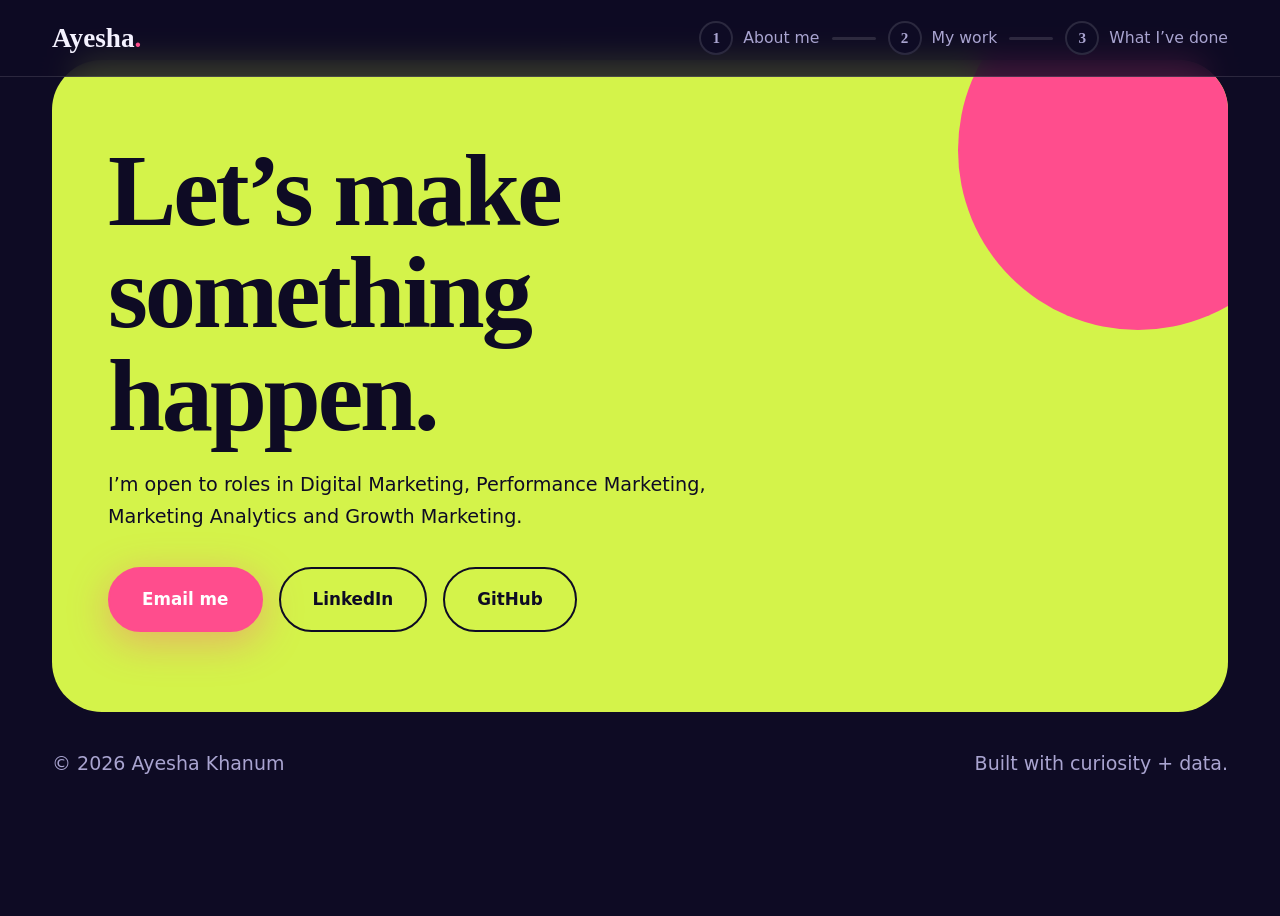
==== commit f30afcce: "Update index.html" ====
--- a/index.html
+++ b/index.html
@@ -1,352 +1,178 @@
+
 <!DOCTYPE html>
-<html lang="en"><script>document.documentElement.className="js"</script>
+<html lang="en">
+
 <head>
-<meta charset="utf-8">
-<meta name="viewport" content="width=device-width, initial-scale=1">
-<title>Ayesha Khanum | Digital Marketing &amp; Analytics</title>
-<meta name="description" content="Ayesha Khanum: digital marketing and marketing analytics. Lead generation, LinkedIn content and campaign reporting.">
-<link rel="preconnect" href="https://fonts.googleapis.com">
-<link rel="preconnect" href="https://fonts.gstatic.com" crossorigin>
-<link href="https://fonts.googleapis.com/css2?family=Fraunces:opsz,wght@9..144,400;9..144,600;9..144,700&family=Figtree:wght@400;500;600&display=swap" rel="stylesheet">
-<style>
-:root{--espresso:#2b1b14;--coffee:#5a3a29;--tan:#b98b62;--sand:#e6d4b8;--cream:#f6eedf;--paper:#fbf6ec;
---serif:"Fraunces",Georgia,"Times New Roman",serif;--sans:"Figtree","Segoe UI",system-ui,sans-serif;
-color-scheme:light}
-*{box-sizing:border-box;margin:0;padding:0}
-html{scroll-behavior:smooth}
-body{background:var(--cream);color:var(--espresso);font:17px/1.65 var(--sans)}
-a{color:inherit}
-:focus-visible{outline:3px solid var(--tan);outline-offset:3px}
-.wrap{max-width:1080px;margin:0 auto;padding:0 24px}
-header{position:sticky;top:0;z-index:5;background:rgba(246,238,223,.92);backdrop-filter:blur(8px);border-bottom:1px solid var(--sand)}
-header .wrap{display:flex;justify-content:space-between;align-items:center;height:64px}
-.logo{font:700 22px var(--serif);text-decoration:none}
-nav{display:flex;gap:26px}
-nav a,.link{text-decoration:none;background:linear-gradient(var(--coffee),var(--coffee)) 0 100%/0 2px no-repeat;transition:background-size .25s;padding-bottom:3px}
-nav a:hover,.link:hover{background-size:100% 2px}
-section{padding:84px 0}
-h1,h2,h3{font-family:var(--serif);line-height:1.1;font-weight:600}
-h2{font-size:clamp(30px,4.5vw,46px);margin-bottom:28px;max-width:16em}
-/* hero */
-.hero{padding:52px 0 60px;position:relative;overflow:hidden}
-.hero .wrap{display:grid;grid-template-columns:1.5fr .7fr;gap:48px;align-items:center;position:relative;z-index:1}
-h1{font-size:clamp(46px,8vw,92px);font-weight:700;letter-spacing:-.02em}
-.hero p.lead{font-size:20px;max-width:30em;margin:24px 0 32px;color:var(--coffee)}
-.btns{display:flex;gap:14px;flex-wrap:wrap}
-.btn{display:inline-block;padding:13px 26px;border-radius:999px;font-weight:600;text-decoration:none;border:2px solid var(--espresso);transition:background .2s,color .2s}
-.btn.main{background:var(--espresso);color:var(--cream)}
-.btn.main:hover{background:var(--coffee);border-color:var(--coffee)}
-.btn.alt:hover{background:var(--espresso);color:var(--cream)}
-/* stats */
-.stats{background:var(--espresso);color:var(--cream);padding:44px 0}
-.stats .wrap{display:grid;grid-template-columns:repeat(4,1fr);gap:24px}
-.stat b{display:block;font:700 clamp(34px,5vw,54px)/1 var(--serif);color:var(--sand)}
-.stat span{font-size:15px;opacity:.85}
-/* about */
-.about .wrap{display:grid;grid-template-columns:1fr 1fr;gap:56px}
-.about p{margin-bottom:16px;max-width:34em}
-.focus{background:var(--paper);border:1px solid var(--sand);border-radius:20px;padding:32px;align-self:start}
-.focus h3{font-size:28px;margin-bottom:10px}
-.tags{display:flex;flex-wrap:wrap;gap:8px;margin-top:18px}
-.tags li{list-style:none;background:var(--sand);padding:5px 14px;border-radius:999px;font-size:14px;font-weight:500}
-/* case study */
-.case{background:var(--paper);border-block:1px solid var(--sand)}
-.meta{display:grid;grid-template-columns:repeat(4,1fr);gap:20px;margin:8px 0 48px}
-.meta div{border-left:3px solid var(--tan);padding-left:14px}
-.meta b{display:block;font:600 30px var(--serif)}
-.meta span{font-size:14px;color:var(--coffee)}
-.cols{display:grid;grid-template-columns:1fr 1fr;gap:48px;margin-bottom:48px}
-h3.sub{font-size:24px;margin-bottom:14px}
-.bars{display:grid;gap:14px}
-.bar-row{display:grid;grid-template-columns:150px 1fr 64px;gap:12px;align-items:center;font-size:15px}
-.track{background:var(--sand);border-radius:6px;height:20px;overflow:hidden}
-.fill{height:100%;background:var(--coffee);border-radius:6px}
-.bar-row.top .fill{background:var(--tan)}
-.note{font-size:14px;color:var(--coffee);margin-top:14px;max-width:34em}
-.insights{display:grid;grid-template-columns:repeat(3,1fr);gap:24px}
-.insight{background:var(--cream);border:1px solid var(--sand);border-radius:16px;padding:26px}
-.insight h4{font:600 21px/1.2 var(--serif);margin-bottom:10px}
-.insight p{font-size:15.5px}
-.next{margin-top:40px;max-width:46em}
-.next li{margin:6px 0 6px 20px}
-/* experience */
-.job{display:grid;grid-template-columns:200px 1fr;gap:32px;padding:28px 0;border-top:1px solid var(--sand)}
-.job:last-child{border-bottom:1px solid var(--sand)}
-.job .when{color:var(--coffee);font-size:15px}
-.job h3{font-size:26px}
-.job .role{color:var(--coffee);margin:2px 0 12px;font-weight:500}
-.job ul{margin-left:20px;max-width:44em}
-.job li{margin:5px 0}
-/* skills */
-.skills{display:grid;grid-template-columns:repeat(2,1fr);gap:20px}
-.skill{background:var(--paper);border:1px solid var(--sand);border-radius:16px;padding:26px}
-.skill h3{font-size:22px;margin-bottom:6px}
-/* education + contact */
-.edu{display:grid;grid-template-columns:repeat(3,1fr);gap:20px}
-.edu div{border-left:3px solid var(--tan);padding-left:16px}
-.edu h3{font-size:21px}
-.contact{background:var(--espresso);color:var(--cream)}
-.contact h2{color:var(--cream)}
-.contact p{max-width:34em;margin-bottom:28px;opacity:.9}
-.contact .btn{border-color:var(--cream);color:var(--cream)}
-.contact .btn.main{background:var(--cream);color:var(--espresso)}
-.contact .btn:hover{background:var(--tan);border-color:var(--tan);color:var(--espresso)}
-footer{background:var(--espresso);color:var(--sand);padding:0 0 32px;font-size:14px}
-@media(max-width:820px){
-nav{gap:16px;font-size:15px}
-.hero .wrap,.about .wrap,.cols{grid-template-columns:1fr;gap:36px}
-.stage{max-width:230px}.dash{grid-template-columns:1fr}
-.stats .wrap,.meta{grid-template-columns:repeat(2,1fr)}
-.insights,.skills,.edu{grid-template-columns:1fr}
-.job{grid-template-columns:1fr;gap:6px}
-.bar-row{grid-template-columns:120px 1fr 56px}
-section{padding:60px 0}
-}
-@media(max-width:520px){nav a:nth-child(n+4){display:none}}
+    <!-- ========================================== -->
+    <!-- BASIC META TAGS -->
+    <!-- ========================================== -->
 
-.stage{position:relative;width:100%;max-width:290px;margin-inline:auto;aspect-ratio:1/1.12}
-.blob{position:absolute;left:4%;right:4%;bottom:0;aspect-ratio:1;border-radius:50%;background:var(--coffee);box-shadow:0 0 0 14px var(--sand),0 0 0 15px var(--tan);animation:morph 14s ease-in-out infinite}
-.blob::after{content:"";position:absolute;inset:-34px;border:2px dashed var(--tan);border-radius:50%;animation:spin 40s linear infinite}
-.cut{position:absolute;left:0;bottom:0;width:100%;height:auto;-webkit-mask-image:linear-gradient(#000 82%,transparent);mask-image:linear-gradient(#000 82%,transparent)}
-.chip{position:absolute;background:var(--paper);border:1px solid var(--tan);border-radius:999px;padding:8px 16px;font-size:14px;box-shadow:0 8px 20px rgba(43,27,20,.18);animation:bob 5s ease-in-out infinite;white-space:nowrap}
-.chip b{font:700 18px var(--serif);margin-right:4px}
-.c1{top:14%;left:-4%}.c2{top:42%;right:-6%;animation-delay:-1.7s}.c3{bottom:12%;left:-2%;animation-delay:-3.2s}
-@keyframes bob{50%{translate:0 -12px}}
-@keyframes spin{to{rotate:360deg}}
-@keyframes morph{50%{border-radius:46% 54% 50% 50%/52% 48% 54% 46%}}
-h1 .w{display:block;overflow:hidden;padding-bottom:.08em}
-h1 .w span{display:block;animation:rise .9s cubic-bezier(.2,.8,.2,1) both}
-h1 .w:nth-child(2) span{animation-delay:.15s}
-@keyframes rise{from{transform:translateY(105%)}}
-.hero p.lead,.hero .btns{animation:fade .8s .55s both}
-@keyframes fade{from{opacity:0;translate:0 12px}}
-.tick{background:var(--sand);border-block:1px solid var(--tan);overflow:hidden;white-space:nowrap;padding:14px 0}
-.tick div{display:inline-flex;gap:40px;padding-right:40px;animation:slide 32s linear infinite;font:600 20px var(--serif);color:var(--coffee)}
-.tick:hover div{animation-play-state:paused}
-.tick i{font-style:normal;color:var(--tan)}
-@keyframes slide{to{transform:translateX(-50%)}}
-#bar{position:absolute;left:0;bottom:-1px;height:3px;width:100%;background:var(--tan);transform:scaleX(0);transform-origin:0 50%}
-.fill{width:var(--w)}
-.js .fill{width:0;transition:width 1.2s cubic-bezier(.2,.8,.2,1)}
-.js .in .fill{width:var(--w)}
-.js .rv{opacity:0;translate:0 26px;transition:opacity .7s,translate .7s}
-.js .rv.in{opacity:1;translate:0 0}
-.js .rv:nth-child(2){transition-delay:.12s}.js .rv:nth-child(3){transition-delay:.24s}
-.insight,.skill,.focus{transition:transform .25s,box-shadow .25s}
-.insight:hover,.skill:hover,.focus:hover{transform:translateY(-5px);box-shadow:0 14px 28px rgba(43,27,20,.12)}
-@media(max-width:520px){.chip{font-size:12px;padding:6px 12px}.c2{right:-2%}}
-@media(prefers-reduced-motion:reduce){*,*::before,*::after{animation:none!important}.js .rv,.js .fill{opacity:1;translate:none;width:var(--w)}}
+    <meta charset="UTF-8">
+    <meta name="viewport" content="width=device-width, initial-scale=1.0">
 
-.rot{font:600 clamp(24px,3.4vw,34px)/1.3 var(--serif);color:var(--coffee);margin-top:14px;animation:fade .8s .4s both}
-.rotw{display:inline-block;height:1.3em;overflow:hidden;vertical-align:bottom;border-bottom:3px solid var(--tan)}
-.rotc{display:block;animation:cyc 10s cubic-bezier(.7,0,.3,1) infinite}
-.rotc span{display:block;height:1.3em}
-@keyframes cyc{0%,20%{transform:translateY(0)}25%,45%{transform:translateY(-1.3em)}50%,70%{transform:translateY(-2.6em)}75%,95%{transform:translateY(-3.9em)}100%{transform:translateY(-5.2em)}}
-.hero::before,.hero::after{content:"";position:absolute;border-radius:50%;pointer-events:none}
-.hero::before{width:520px;height:520px;right:-140px;top:-180px;background:var(--sand);opacity:.7;animation:drift 18s ease-in-out infinite alternate}
-.hero::after{width:260px;height:260px;left:-80px;bottom:-120px;border:2px dashed var(--tan);animation:drift 14s ease-in-out infinite alternate-reverse}
-@keyframes drift{to{transform:translate(50px,36px) scale(1.1)}}
-.navpill{background:var(--espresso)!important;color:var(--cream);padding:6px 16px!important;border-radius:999px}
-.navpill:hover{background:var(--coffee)!important}
-.dash{display:grid;grid-template-columns:1.1fr 1fr;gap:28px;align-items:center;background:var(--espresso);color:var(--cream);border-radius:22px;padding:30px 34px;margin:0 0 48px;text-decoration:none;transition:transform .25s,box-shadow .25s}
-.dash:hover{transform:translateY(-4px);box-shadow:0 18px 34px rgba(43,27,20,.25)}
-.dash h3{font-size:28px;margin:8px 0}
-.dash p{opacity:.85;margin-bottom:18px;max-width:30em}
-.dash .btn{background:var(--cream);color:var(--espresso);border-color:var(--cream)}
-.dash:hover .btn{background:var(--tan);border-color:var(--tan)}
-.live{display:inline-flex;align-items:center;gap:8px;font-size:14px;color:var(--sand)}
-.live::before{content:"";width:10px;height:10px;border-radius:50%;background:#e0a96d;animation:pulse 1.8s infinite}
-@keyframes pulse{0%{box-shadow:0 0 0 0 rgba(224,169,109,.6)}100%{box-shadow:0 0 0 10px rgba(224,169,109,0)}}
-.dash svg{width:100%;height:auto}
-.dash path{fill:none;stroke:var(--tan);stroke-width:3;stroke-linecap:round;stroke-linejoin:round;stroke-dasharray:1;stroke-dashoffset:1;animation:draw 4s ease-out infinite}
-@keyframes draw{0%{stroke-dashoffset:1}55%,100%{stroke-dashoffset:0}}
-@media(prefers-reduced-motion:reduce){.dash path{stroke-dashoffset:0}}
-@media(max-width:820px){.stage{max-width:230px}.dash{grid-template-columns:1fr;padding:24px}.hero::before{width:320px;height:320px}}
-</style>
+    <title>Ayesha Khanum | Digital Marketing & SEO Portfolio</title>
+
+    <meta name="description"
+        content="Explore Ayesha Khanum's professional portfolio featuring digital marketing, SEO, social media marketing, LinkedIn marketing, content strategy, lead generation and marketing analytics projects.">
+
+    <meta name="author" content="Ayesha Khanum">
+    <meta name="robots" content="index, follow, max-image-preview:large">
+    <meta name="googlebot" content="index, follow">
+
+    <meta name="theme-color" content="#ffffff">
+    <meta name="referrer" content="strict-origin-when-cross-origin">
+
+    <!-- ========================================== -->
+    <!-- CANONICAL URL -->
+    <!-- ========================================== -->
+
+    <link rel="canonical"
+        href="https://ayesha-portfolio-digital-marketing.vercel.app/">
+
+    <!-- ========================================== -->
+    <!-- OPEN GRAPH: LINKEDIN, FACEBOOK, WHATSAPP -->
+    <!-- ========================================== -->
+
+    <meta property="og:type" content="website">
+    <meta property="og:locale" content="en_IN">
+    <meta property="og:site_name" content="Ayesha Khanum Portfolio">
+
+    <meta property="og:title"
+        content="Ayesha Khanum | Digital Marketing Professional">
+
+    <meta property="og:description"
+        content="Discover Ayesha Khanum's work in SEO, digital marketing, LinkedIn marketing, social media strategy, content creation, lead generation and marketing analytics.">
+
+    <meta property="og:url"
+        content="https://ayesha-portfolio-digital-marketing.vercel.app/">
+
+    <meta property="og:image"
+        content="https://ayesha-portfolio-digital-marketing.vercel.app/og-image.png">
+
+    <meta property="og:image:alt"
+        content="Ayesha Khanum Digital Marketing Portfolio">
+
+    <!-- ========================================== -->
+    <!-- TWITTER / X -->
+    <!-- ========================================== -->
+
+    <meta name="twitter:card" content="summary_large_image">
+
+    <meta name="twitter:title"
+        content="Ayesha Khanum | Digital Marketing & SEO Portfolio">
+
+    <meta name="twitter:description"
+        content="Digital marketing, SEO, social media marketing, LinkedIn campaigns, content strategy, lead generation and analytics.">
+
+    <meta name="twitter:image"
+        content="https://ayesha-portfolio-digital-marketing.vercel.app/og-image.png">
+
+    <!-- ========================================== -->
+    <!-- PERSON STRUCTURED DATA -->
+    <!-- ========================================== -->
+
+    <script type="application/ld+json">
+    {
+        "@context": "https://schema.org",
+        "@type": "Person",
+        "name": "Ayesha Khanum",
+        "url": "https://ayesha-portfolio-digital-marketing.vercel.app/",
+        "image": "https://ayesha-portfolio-digital-marketing.vercel.app/og-image.png",
+        "jobTitle": "Digital Marketing Team Lead",
+        "description": "Digital marketing professional with experience in SEO, social media marketing, LinkedIn marketing, content strategy, lead generation, email marketing and marketing analytics.",
+        "email": "mailto:ayeshakhanum862@gmail.com",
+        "sameAs": [
+            "https://www.linkedin.com/in/ayesha-khanum-65218b33b/",
+            "https://github.com/ay314"
+        ],
+        "knowsAbout": [
+            "Digital Marketing",
+            "Search Engine Optimization",
+            "SEO Strategy",
+            "Social Media Marketing",
+            "LinkedIn Marketing",
+            "Content Marketing",
+            "Content Creation",
+            "Email Marketing",
+            "Lead Generation",
+            "Marketing Analytics",
+            "Search Engine Marketing",
+            "Google Ads",
+            "Meta Ads",
+            "Campaign Management",
+            "Audience Targeting",
+            "Marketing Automation",
+            "Conversion Optimization",
+            "Google Analytics",
+            "Excel",
+            "Power BI",
+            "SQL",
+            "Python",
+            "Data Analytics"
+        ]
+    }
+    </script>
+
+    <!-- ========================================== -->
+    <!-- WEBSITE STRUCTURED DATA -->
+    <!-- ========================================== -->
+
+    <script type="application/ld+json">
+    {
+        "@context": "https://schema.org",
+        "@type": "WebSite",
+        "name": "Ayesha Khanum Portfolio",
+        "url": "https://ayesha-portfolio-digital-marketing.vercel.app/",
+        "description": "Professional portfolio of Ayesha Khanum, showcasing digital marketing, SEO, LinkedIn marketing, social media strategy and analytics projects.",
+        "inLanguage": "en-IN",
+        "author": {
+            "@type": "Person",
+            "name": "Ayesha Khanum"
+        }
+    }
+    </script>
+
+    <!-- ========================================== -->
+    <!-- FAVICON -->
+    <!-- ========================================== -->
+
+    <!-- Add favicon.ico to your repository root if available -->
+    <link rel="icon" href="/favicon.ico" type="image/x-icon">
+
+    <!-- ========================================== -->
+    <!-- EXISTING WEBSITE CSS -->
+    <!-- ========================================== -->
+
+    <link rel="stylesheet" href="style.css">
+
 </head>
+
 <body>
-<header><div class="wrap">
-<a class="logo" href="#home">Ayesha Khanum</a>
-<nav aria-label="Main"><a href="#about">About</a><a href="#case">Case study</a><a href="#experience">Experience</a><a href="#skills">Skills</a><a href="#contact">Contact</a><a class="navpill" href="https://edutantr-linkedin-performance.vercel.app/" target="_blank" rel="noopener">Live dashboard</a></nav>
-</div><div id="bar"></div></header>
 
-<main id="home">
-<section class="hero"><div class="wrap">
-<div>
-<h1><span class="w"><span>Ayesha</span></span><span class="w"><span>Khanum</span></span></h1>
-<p class="rot">I <span class="rotw"><span class="rotc"><span>generate leads</span><span>read the analytics</span><span>grow pipelines</span><span>tell data stories</span><span>generate leads</span></span></span></p>
-<p class="lead">Digital marketing and analytics professional. I run lead generation, LinkedIn content and outreach for EdTech, and use the numbers to decide what to do next.</p>
-<div class="btns"><a class="btn main" href="https://edutantr-linkedin-performance.vercel.app/" target="_blank" rel="noopener">View live dashboard</a><a class="btn alt" href="#case">Read the case study</a></div>
-</div>
-<div class="stage" id="stage">
-<div class="blob" data-d="10"></div>
-<img class="cut" src="[data-uri]" alt="Portrait of Ayesha Khanum in a black blazer" width="640" height="720" data-d="4">
-<div class="chip c1" data-d="22"><b>10k+</b> leads</div>
-<div class="chip c2" data-d="30"><b>5–6k+</b> qualified</div>
-<div class="chip c3" data-d="16"><b>25%</b> pipeline growth</div>
-</div>
-</div></section>
+    <!-- ========================================== -->
+    <!-- WEBSITE CONTENT -->
+    <!-- ========================================== -->
 
-<div class="tick" aria-hidden="true"><div><span>Lead generation</span><i>✦</i><span>Email outreach</span><i>✦</i><span>LinkedIn content</span><i>✦</i><span>Campaign reporting</span><i>✦</i><span>Audience targeting</span><i>✦</i><span>Google Ads</span><i>✦</i><span>Meta Ads</span><i>✦</i><span>SEO</span><i>✦</i><span>Power BI</span><i>✦</i><span>SQL</span><i>✦</i><span>Python</span><i>✦</i><span>A/B testing</span><i>✦</i></div><div><span>Lead generation</span><i>✦</i><span>Email outreach</span><i>✦</i><span>LinkedIn content</span><i>✦</i><span>Campaign reporting</span><i>✦</i><span>Audience targeting</span><i>✦</i><span>Google Ads</span><i>✦</i><span>Meta Ads</span><i>✦</i><span>SEO</span><i>✦</i><span>Power BI</span><i>✦</i><span>SQL</span><i>✦</i><span>Python</span><i>✦</i><span>A/B testing</span><i>✦</i></div></div>
-<div class="stats"><div class="wrap">
-<div class="stat"><b data-n="10" data-s="k+">10k+</b><span>total leads generated</span></div>
-<div class="stat"><b data-n="5" data-s="–6k+">5–6k+</b><span>qualified leads</span></div>
-<div class="stat"><b data-n="25" data-s="%">25%</b><span>monthly pipeline growth</span></div>
-<div class="stat"><b data-n="34.5" data-d="1" data-s="K">34.5K</b><span>LinkedIn impressions in 6 weeks, organic</span></div>
-</div></div>
+    <header>
+        <!-- Keep your existing website navigation here -->
+    </header>
 
-<section class="about" id="about"><div class="wrap">
-<div>
-<h2>Marketing, technology and data in one place</h2>
-<p>I work with digital campaigns, lead generation, email outreach, audience segmentation and marketing analytics.</p>
-<p>I like turning messy campaign data into three answers: what worked, why it worked, and what we should do next.</p>
-<p>I started at EduTantr as a Marketing Associate and now lead the team.</p>
-</div>
-<div class="focus">
-<h3>Current focus</h3>
-<p>Stronger campaigns through better targeting, testing, reporting and optimization.</p>
-<ul class="tags"><li>Digital strategy</li><li>Lead generation</li><li>Analytics</li><li>Campaigns</li></ul>
-</div>
-</div></section>
+    <main>
 
-<section class="case" id="case"><div class="wrap">
-<h2>Running EduTantr’s LinkedIn page, and learning what students respond to</h2>
-<p style="max-width:40em;margin-bottom:36px">I plan, write and publish content for EduTantr’s LinkedIn company page, then read the post analytics to see which topics earn attention. This covers 1 Sep to 15 Oct 2026, with no paid promotion.</p>
-<a class="dash" href="https://edutantr-linkedin-performance.vercel.app/" target="_blank" rel="noopener">
-<div><span class="live">Interactive and live</span><h3>Explore the full LinkedIn dashboard</h3><p>Daily reach with every post marked, topic breakdown, click rate against reactions, and a post leaderboard.</p><span class="btn">Open live dashboard</span></div>
-<svg viewBox="0 0 320 90" role="img" aria-label="Line chart preview of daily impressions"><path pathLength="1" d="M4 70 L40 56 L76 63 L112 14 L148 46 L184 38 L220 54 L256 30 L316 44"/></svg>
-</a>
-<div class="meta">
-<div><b>22</b><span>posts published</span></div>
-<div><b>34,530</b><span>total impressions</span></div>
-<div><b>11,837</b><span>unique impressions</span></div>
-<div><b>358</b><span>reactions</span></div>
-</div>
+        <!-- Keep your existing homepage sections here.
+             Do not remove your existing portfolio content. -->
 
-<div class="cols">
-<div>
-<h3 class="sub">What I did</h3>
-<ul style="margin-left:20px">
-<li>Planned content around student interests, career awareness and EduTantr’s programs.</li>
-<li>Wrote captions, opening hooks and calls to action.</li>
-<li>Kept the brand voice consistent across posts and replies.</li>
-<li>Reviewed impressions, clicks, reactions, comments and reposts for every post, and compared topics and formats.</li>
-</ul>
-</div>
-<div>
-<h3 class="sub">Average impressions per post, by topic</h3>
-<div class="bars rv" role="list">
-<div class="bar-row top" role="listitem"><span>Placement stories</span><div class="track"><div class="fill" style="--w:100%"></div></div><b>3,855</b></div>
-<div class="bar-row" role="listitem"><span>Calendar posts</span><div class="track"><div class="fill" style="--w:17.6%"></div></div><b>680</b></div>
-<div class="bar-row" role="listitem"><span>Career guidance</span><div class="track"><div class="fill" style="--w:16.4%"></div></div><b>634</b></div>
-<div class="bar-row" role="listitem"><span>Skill development</span><div class="track"><div class="fill" style="--w:5%"></div></div><b>194</b></div>
-<div class="bar-row" role="listitem"><span>Company news</span><div class="track"><div class="fill" style="--w:2.8%"></div></div><b>109</b></div>
-</div>
-<p class="note">Source: LinkedIn Analytics export. I grouped the posts into these five topics myself.</p>
-</div>
-</div>
+    </main>
 
-<h3 class="sub">What the data showed</h3>
-<div class="insights">
-<div class="insight rv"><h4>Proof beat advice</h4><p>Placement stories were 9% of posts but earned 39% of post impressions. The “7 placement success stories” post alone reached 5,126 people, about four times the average.</p></div>
-<div class="insight rv"><h4>Different posts earn different attention</h4><p>Calendar posts drew reactions (15.5 on average) but almost no clicks. Career guidance did the opposite: 7.7 reactions and a 40% click rate. I judge each topic by the goal it serves.</p></div>
-<div class="insight rv"><h4>Conversation was thin</h4><p>All 22 posts drew about 8 comments. Most ended on information, not a question. October reach also slipped when no placement stories ran.</p></div>
-</div>
+    <footer>
+        <!-- Keep your existing footer here -->
+    </footer>
 
-<div class="next">
-<h3 class="sub" style="margin-top:40px">What I’d do next</h3>
-<ul>
-<li>Build a monthly content calendar with a fixed share of placement and student-outcome stories.</li>
-<li>End career-guidance posts with a question to lift comments.</li>
-<li>Test text, carousels, short video and polls side by side.</li>
-</ul>
-</div>
-</div></section>
+    <!-- ========================================== -->
+    <!-- EXISTING WEBSITE JAVASCRIPT -->
+    <!-- ========================================== -->
 
-<section id="experience"><div class="wrap">
-<h2>Where I’ve worked</h2>
-<div class="job rv">
-<div class="when">Jun 2025 to present</div>
-<div>
-<h3>EduTantr</h3>
-<p class="role">Marketing Associate, then Sr. Marketing Associate, now Team Lead</p>
-<ul>
-<li>Generated 10k+ leads, of which 5–6k+ were qualified.</li>
-<li>Made 6,000+ cold calls to students and college placement cells.</li>
-<li>Ran email and college outreach for upskilling, placement, workshops and hackathons.</li>
-<li>Contributed to 25% monthly pipeline growth.</li>
-<li>Manage the LinkedIn company page, from content planning to analytics.</li>
-</ul>
-</div>
-</div>
-<div class="job rv">
-<div class="when">Mar 2025 to May 2025</div>
-<div>
-<h3>Ashtaksha Labs</h3>
-<p class="role">Cybersecurity Intern</p>
-<ul>
-<li>Supported security processes, documentation and analysis.</li>
-<li>Assisted with vulnerability and network-related tasks.</li>
-</ul>
-</div>
-</div>
-<div class="job rv">
-<div class="when">Nov 2023 to Dec 2023</div>
-<div>
-<h3>Cranes Varsity</h3>
-<p class="role">Data Science AIML Intern</p>
-<ul>
-<li>Used Python, Pandas and NumPy for data analysis and visualization.</li>
-<li>Worked with machine learning concepts and datasets.</li>
-</ul>
-</div>
-</div>
-</div></section>
+    <script src="app.js"></script>
 
-<section id="skills" style="background:var(--paper);border-block:1px solid var(--sand)"><div class="wrap">
-<h2>Tools I use</h2>
-<div class="skills">
-<div class="skill rv"><h3>Digital marketing</h3><p>Google Ads, Meta Ads, LinkedIn campaigns, email marketing, SEO, SEM, audience targeting, campaign tracking, A/B testing</p></div>
-<div class="skill rv"><h3>Analytics</h3><p>Excel, Power BI, SQL, Python, Pandas, NumPy, Tableau, Looker Studio</p></div>
-<div class="skill rv"><h3>Growth</h3><p>Lead generation, funnel optimization, campaign reporting, CRM, content strategy, social media</p></div>
-<div class="skill rv"><h3>Creative</h3><p>Canva, content creation, copywriting, campaign concepts</p></div>
-</div>
-</div></section>
-
-<section id="education"><div class="wrap">
-<h2>Education</h2>
-<div class="edu">
-<div><h3>B.E. Computer Science</h3><p>HMS Institute of Engineering, VTU<br>CGPA 8.07</p></div>
-<div><h3>Data Science in AIML</h3><p>Cranes Varsity, 2023</p></div>
-<div><h3>Python Basic</h3><p>HackerRank certification</p></div>
-</div>
-</div></section>
-
-<section class="contact" id="contact"><div class="wrap">
-<h2>Let’s work together</h2>
-<p>I’m interested in roles in digital marketing, performance marketing, marketing analytics and growth marketing.</p>
-<div class="btns">
-<a class="btn main" href="mailto:ayeshakhanum862@gmail.com">ayeshakhanum862@gmail.com</a>
-<a class="btn" href="https://www.linkedin.com/in/ayesha-khanumm/" target="_blank" rel="noopener">LinkedIn profile</a>
-</div>
-</div></section>
-</main>
-<footer><div class="wrap">© 2026 Ayesha Khanum</div></footer>
-<script>
-(function(){
-var rm=matchMedia("(prefers-reduced-motion:reduce)").matches;
-var io=new IntersectionObserver(function(es){es.forEach(function(e){if(e.isIntersecting){e.target.classList.add("in");io.unobserve(e.target)}})},{threshold:.2});
-document.querySelectorAll(".rv").forEach(function(el){io.observe(el)});
-var co=new IntersectionObserver(function(es){es.forEach(function(e){if(!e.isIntersecting)return;co.unobserve(e.target);var el=e.target,n=+el.dataset.n,d=+(el.dataset.d||0),s=el.dataset.s,t0=null;
-function f(t){t0=t0||t;var p=Math.min((t-t0)/1400,1),v=n*(1-Math.pow(1-p,3));el.textContent=v.toFixed(d)+(p<1?"":s);if(p<1)requestAnimationFrame(f)}requestAnimationFrame(f)})},{threshold:.6});
-if(!rm)document.querySelectorAll("[data-n]").forEach(function(el){co.observe(el)});
-var bar=document.getElementById("bar");
-addEventListener("scroll",function(){var h=document.documentElement;bar.style.transform="scaleX("+(h.scrollTop/(h.scrollHeight-h.clientHeight||1))+")"},{passive:true});
-var st=document.getElementById("stage");
-if(st&&!rm&&matchMedia("(hover:hover)").matches){st.addEventListener("mousemove",function(e){var r=st.getBoundingClientRect(),x=(e.clientX-r.left)/r.width-.5,y=(e.clientY-r.top)/r.height-.5;
-st.querySelectorAll("[data-d]").forEach(function(el){var d=+el.dataset.d;el.style.transform="translate("+(x*d)+"px,"+(y*d)+"px)"})});
-st.addEventListener("mouseleave",function(){st.querySelectorAll("[data-d]").forEach(function(el){el.style.transform=""})})}
-})();
-</script>
 </body>
 </html>
--- a/style.css
+++ b/style.css
@@ -0,0 +1,102 @@
+@view-transition{navigation:auto}
+:root{--bg:#0e0b24;--bg2:#171236;--card:#1e1847;--pink:#ff4d8d;--lime:#d4f34a;--vio:#7c5cff;--txt:#f4f2ff;--mut:#a9a4d0;--line:rgba(255,255,255,.12);--d:'Bricolage Grotesque',Georgia,serif;--b:'Instrument Sans',system-ui,sans-serif}
+*{box-sizing:border-box;margin:0;padding:0}
+html{scroll-behavior:smooth}
+body{font:400 19px/1.65 var(--b);background:var(--bg);color:var(--txt);overflow-x:hidden;animation:enter .6s cubic-bezier(.2,.8,.2,1)}
+@keyframes enter{from{opacity:0;transform:translateY(40px) scale(.98)}}
+a{color:inherit}:focus-visible{outline:3px solid var(--lime);outline-offset:3px;border-radius:6px}
+.w{max-width:1240px;margin:0 auto;padding:0 32px;position:relative;z-index:1}
+h1,h2,h3{font-family:var(--d);line-height:1;letter-spacing:-.03em;font-weight:800}
+h1{font-size:clamp(3.2rem,9vw,7.6rem)}h2{font-size:clamp(2.4rem,6.5vw,5rem);max-width:14ch}
+section{padding:100px 0}.lede{color:var(--mut);max-width:58ch;margin-top:20px;font-size:1.15rem}
+.grad{background:linear-gradient(90deg,var(--pink),var(--lime));-webkit-background-clip:text;background-clip:text;color:transparent}
+#bar{position:fixed;top:0;left:0;height:4px;width:0;background:linear-gradient(90deg,var(--pink),var(--lime));z-index:99}
+#glow{position:fixed;width:520px;height:520px;border-radius:50%;pointer-events:none;background:radial-gradient(circle,rgba(124,92,255,.28),transparent 65%);transform:translate(-50%,-50%);left:50%;top:30%}
+nav{position:fixed;top:0;left:0;right:0;z-index:50;background:rgba(14,11,36,.8);backdrop-filter:blur(14px);border-bottom:1px solid var(--line)}
+nav .w{display:flex;align-items:center;justify-content:space-between;height:76px}
+.logo{font:800 1.7rem var(--d);text-decoration:none}.logo i{color:var(--pink);font-style:normal}
+.rail{display:flex;align-items:center}
+.rail a{display:flex;align-items:center;gap:10px;text-decoration:none;color:var(--mut);font-weight:500;font-size:.98rem;transition:color .2s}
+.rail a b{width:34px;height:34px;border-radius:50%;display:grid;place-items:center;border:2px solid var(--line);font:700 .95rem var(--d);transition:.3s;background:var(--bg)}
+.rail a:hover{color:var(--lime)}.rail a:hover b{border-color:var(--lime)}
+.rail a.on{color:var(--txt)}.rail a.on b{background:var(--pink);border-color:var(--pink);color:#fff;box-shadow:0 0 0 6px rgba(255,77,141,.25)}
+.rail a.done b{background:var(--vio);border-color:var(--vio)}
+.rail s{display:block;width:44px;height:3px;margin:0 12px;background:var(--line);border-radius:3px}
+.rail s.done{background:linear-gradient(90deg,var(--vio),var(--pink))}
+.btn{display:inline-block;text-decoration:none;font-weight:600;font-size:1.05rem;padding:17px 32px;border-radius:999px;border:2px solid var(--txt);transition:.25s}
+.btn.hot{background:var(--pink);border-color:var(--pink);color:#fff;box-shadow:0 10px 40px rgba(255,77,141,.4)}
+.btn:hover{transform:translateY(-4px) scale(1.03)}.btn:not(.hot):hover{background:var(--lime);color:var(--bg);border-color:var(--lime)}
+.cta{display:flex;gap:16px;flex-wrap:wrap}
+.rv{opacity:0;transform:translateY(50px);transition:opacity .8s,transform .8s cubic-bezier(.2,.7,.2,1)}.rv.in{opacity:1;transform:none}
+.pill{display:inline-flex;gap:10px;align-items:center;border:1px solid var(--line);background:var(--bg2);padding:9px 18px;border-radius:999px;font-size:.95rem;color:var(--mut)}
+.pill b{width:10px;height:10px;border-radius:50%;background:var(--lime);animation:pulse 1.6s infinite}
+@keyframes pulse{0%{box-shadow:0 0 0 0 rgba(212,243,74,.7)}100%{box-shadow:0 0 0 14px transparent}}
+.hero{min-height:100vh;display:flex;align-items:center;padding:130px 0 70px}
+.two{display:grid;grid-template-columns:1.1fr .9fr;gap:60px;align-items:center}
+.hero h1{margin:24px 0 20px}.type{display:block;min-height:1.05em;color:var(--lime)}
+.type::after{content:"";display:inline-block;width:.06em;height:.85em;background:var(--pink);margin-left:.06em;animation:blink 1s steps(1) infinite}
+@keyframes blink{50%{opacity:0}}
+.sub{color:var(--mut);font-size:1.25rem;max-width:50ch;margin-bottom:36px}
+.vis{perspective:1000px;max-width:500px;margin-left:auto;width:100%}
+.tilt{position:relative;aspect-ratio:4/5;transition:transform .15s;transform-style:preserve-3d}
+.ph{position:absolute;inset:0;border-radius:36px;overflow:hidden;background:linear-gradient(160deg,var(--vio),var(--pink));display:grid;place-items:center;border:2px solid rgba(255,255,255,.25)}
+.ph img{width:100%;height:100%;object-fit:cover}.ph span{font:800 12rem var(--d)}
+.ring{position:absolute;inset:-18px;border-radius:44px;border:2px dashed rgba(212,243,74,.55);animation:spin 40s linear infinite reverse}
+@keyframes spin{to{transform:rotate(360deg)}}
+.fl{position:absolute;background:rgba(30,24,71,.92);backdrop-filter:blur(12px);border:1px solid var(--line);border-radius:22px;padding:16px 22px;transform:translateZ(60px);animation:float 5s ease-in-out infinite}
+.fl b{font:800 2.5rem var(--d);line-height:1;display:block}.fl small{color:var(--mut)}
+.f1{left:-46px;top:10%}.f1 b{color:var(--pink)}.f2{right:-20px;bottom:14%;animation-delay:-2s}.f2 b{color:var(--lime)}
+@keyframes float{50%{transform:translateY(-14px) translateZ(60px)}}
+.mq{overflow:hidden;white-space:nowrap;padding:20px 0;background:var(--pink);transform:rotate(-1.2deg);margin:0 -20px}
+.mq div{display:inline-block;animation:slide 26s linear infinite;font:800 2rem var(--d)}.mq span{margin:0 28px;color:var(--lime)}
+@keyframes slide{to{transform:translateX(-50%)}}
+.page{padding:170px 0 40px}.page .tag0{color:var(--lime);font-weight:600;margin-bottom:14px;display:block}
+/* layer map on home */
+.map{display:grid;gap:0;margin-top:56px}
+.ly{display:grid;grid-template-columns:90px 1fr auto;gap:26px;align-items:center;text-decoration:none;padding:38px 40px;border-radius:36px;border:1px solid var(--line);margin-top:-18px;position:relative;transition:transform .35s,margin .35s;box-shadow:0 -14px 40px rgba(0,0,0,.35)}
+.ly:nth-child(1){background:var(--vio);margin-top:0}.ly:nth-child(2){background:var(--pink)}.ly:nth-child(3){background:var(--lime);color:var(--bg)}
+.ly:hover{transform:translateY(-12px) scale(1.01);z-index:5}
+.ly em{font:800 4.6rem var(--d);font-style:normal;opacity:.9;line-height:1}.ly h3{font-size:clamp(1.9rem,4vw,3rem)}.ly p{opacity:.88;margin-top:6px}.ly span{font:800 2.4rem var(--d)}
+/* next layer */
+.next{display:block;text-decoration:none;margin:70px 0 0;padding:60px 50px 80px;border-radius:44px 44px 0 0;position:relative;transition:transform .35s;box-shadow:0 -18px 0 -6px rgba(255,255,255,.12),0 -36px 0 -12px rgba(255,255,255,.06)}
+.next:hover{transform:translateY(-14px)}.next small{font-weight:600;opacity:.85}
+.next h2{max-width:none;margin-top:10px}.next .arr{position:absolute;right:50px;top:50%;font:800 5rem var(--d);transition:transform .3s}.next:hover .arr{transform:translateX(14px)}
+/* content */
+.about2{display:grid;grid-template-columns:1.2fr .8fr;gap:60px;align-items:start}
+.about2 p{color:var(--mut);margin-top:22px;font-size:1.15rem}.about2 strong{color:var(--txt)}
+.focus{background:linear-gradient(150deg,var(--vio),var(--pink));border-radius:36px;padding:44px;position:sticky;top:110px}
+.focus small{font-weight:600;color:var(--lime)}.focus h3{font-size:2.8rem;margin:10px 0 14px}.focus p{color:#fff;margin:0 0 22px;font-size:1.05rem}
+.tags{display:flex;flex-wrap:wrap;gap:10px}.tag{font-size:.98rem;font-weight:500;padding:9px 18px;border-radius:999px;background:rgba(255,255,255,.12);border:1px solid var(--line);transition:.25s}
+.tag:hover{background:var(--lime);color:var(--bg);transform:translateY(-3px)}
+.edu{display:grid;grid-template-columns:1.2fr 1fr 1fr;gap:22px;margin-top:50px}
+.cd{background:var(--card);border:1px solid var(--line);border-radius:34px;padding:38px;transition:.3s}.cd:hover{transform:translateY(-10px) rotate(1deg)}
+.cd:first-child{background:linear-gradient(150deg,var(--vio),var(--pink));border:0}.cd small{color:var(--lime);font-weight:600}
+.cd h3{font-size:1.9rem;margin:10px 0}.cd p{color:var(--mut)}.cd:first-child p{color:#fff}
+.job{position:sticky;top:100px;background:var(--card);border:1px solid var(--line);border-radius:40px;padding:50px;margin-top:34px;display:grid;grid-template-columns:.85fr 1.15fr;gap:44px;box-shadow:0 -20px 50px rgba(0,0,0,.4)}
+.job:nth-of-type(2){top:130px;background:#241c58}.job:nth-of-type(3){top:160px;background:#2c2269}
+.job h3{font-size:clamp(2.2rem,4vw,3.4rem)}.role{color:var(--lime);font-weight:600;margin:12px 0 6px;font-size:1.15rem}.when{color:var(--mut)}
+.job ul{list-style:none;display:grid;gap:14px;align-self:center}.job li{padding-left:34px;position:relative}
+.job li::before{content:"";position:absolute;left:0;top:.5em;width:16px;height:16px;border-radius:50%;background:var(--pink);box-shadow:0 0 0 5px rgba(255,77,141,.25)}
+.job mark{background:var(--lime);color:var(--bg);padding:1px 9px;border-radius:7px;font-weight:600}
+.stats{display:grid;grid-template-columns:repeat(4,1fr);gap:22px}
+.st{background:var(--card);border:1px solid var(--line);border-radius:30px;padding:36px 28px;transition:.3s}.st:hover{transform:translateY(-10px) rotate(-1deg);border-color:var(--pink)}
+.st b{font:800 clamp(2.8rem,5vw,4.6rem) var(--d);line-height:1;display:block}.st:nth-child(odd) b{color:var(--lime)}.st:nth-child(even) b{color:var(--pink)}.st span{color:var(--mut)}
+.fun{margin-top:50px;display:grid;gap:16px}
+.fb{height:92px;border-radius:22px;display:flex;align-items:center;justify-content:space-between;padding:0 34px;width:0;white-space:nowrap;overflow:hidden;transition:width 1.4s cubic-bezier(.2,.8,.2,1)}
+.fb strong{font:800 clamp(1.5rem,3.4vw,2.5rem) var(--d)}.fb:nth-child(1){background:var(--vio)}.fb:nth-child(2){background:var(--pink)}.fb:nth-child(3){background:var(--lime);color:var(--bg)}
+.tabs{display:flex;gap:12px;flex-wrap:wrap;margin:40px 0 26px}
+.tab{font:600 1.05rem var(--b);padding:13px 26px;border-radius:999px;border:2px solid var(--line);background:none;color:var(--txt);cursor:pointer;transition:.25s}
+.tab[aria-selected=true]{background:var(--lime);color:var(--bg);border-color:var(--lime)}
+.pn{display:none;background:var(--card);border-radius:34px;padding:44px;border:1px solid var(--line)}.pn.on{display:block;animation:pop .45s}
+.pn p{color:var(--mut);margin-bottom:24px;font-size:1.15rem}.pn .tag{font-size:1.1rem;padding:12px 24px;background:var(--bg2)}
+@keyframes pop{from{opacity:0;transform:translateY(20px) scale(.98)}}
+.box{background:var(--lime);color:var(--bg);border-radius:50px;padding:80px 56px;position:relative;overflow:hidden;margin-top:60px}
+.box h2{font-size:clamp(2.8rem,8vw,6.5rem);max-width:10ch;position:relative}.box p{font-size:1.2rem;max-width:50ch;margin:22px 0 34px;position:relative}.box .cta{position:relative}
+.box .btn{border-color:var(--bg)}.box .btn.hot{border-color:var(--pink)}.box .btn:not(.hot):hover{background:var(--bg);color:var(--lime)}
+.blob{position:absolute;right:-90px;top:-90px;width:360px;height:360px;border-radius:50%;background:var(--pink);animation:float 7s ease-in-out infinite}
+footer{padding:36px 0 50px;color:var(--mut)}footer .w{display:flex;justify-content:space-between;flex-wrap:wrap;gap:10px}
+@media(max-width:900px){body{font-size:18px}.w{padding:0 22px}section{padding:70px 0}.two,.about2,.job{grid-template-columns:1fr}.vis{margin:30px auto 0;max-width:360px}.f1{left:-6px}.f2{right:-6px}
+.stats{grid-template-columns:1fr 1fr}.edu{grid-template-columns:1fr}.focus,.job{position:static}.job{padding:32px}.rail a span{display:none}.rail s{width:22px;margin:0 6px}
+.ly{grid-template-columns:56px 1fr;padding:28px}.ly span{display:none}.ly em{font-size:3rem}.next .arr{display:none}.next{padding:44px 28px 64px}.box{padding:50px 26px}.fb{padding:0 18px;height:76px}.page{padding-top:140px}}
+@media(max-width:520px){.stats{grid-template-columns:1fr}.logo{font-size:1.4rem}}
+@media(prefers-reduced-motion:reduce){*{animation:none!important;transition:none!important;scroll-behavior:auto!important}.rv{opacity:1;transform:none}}
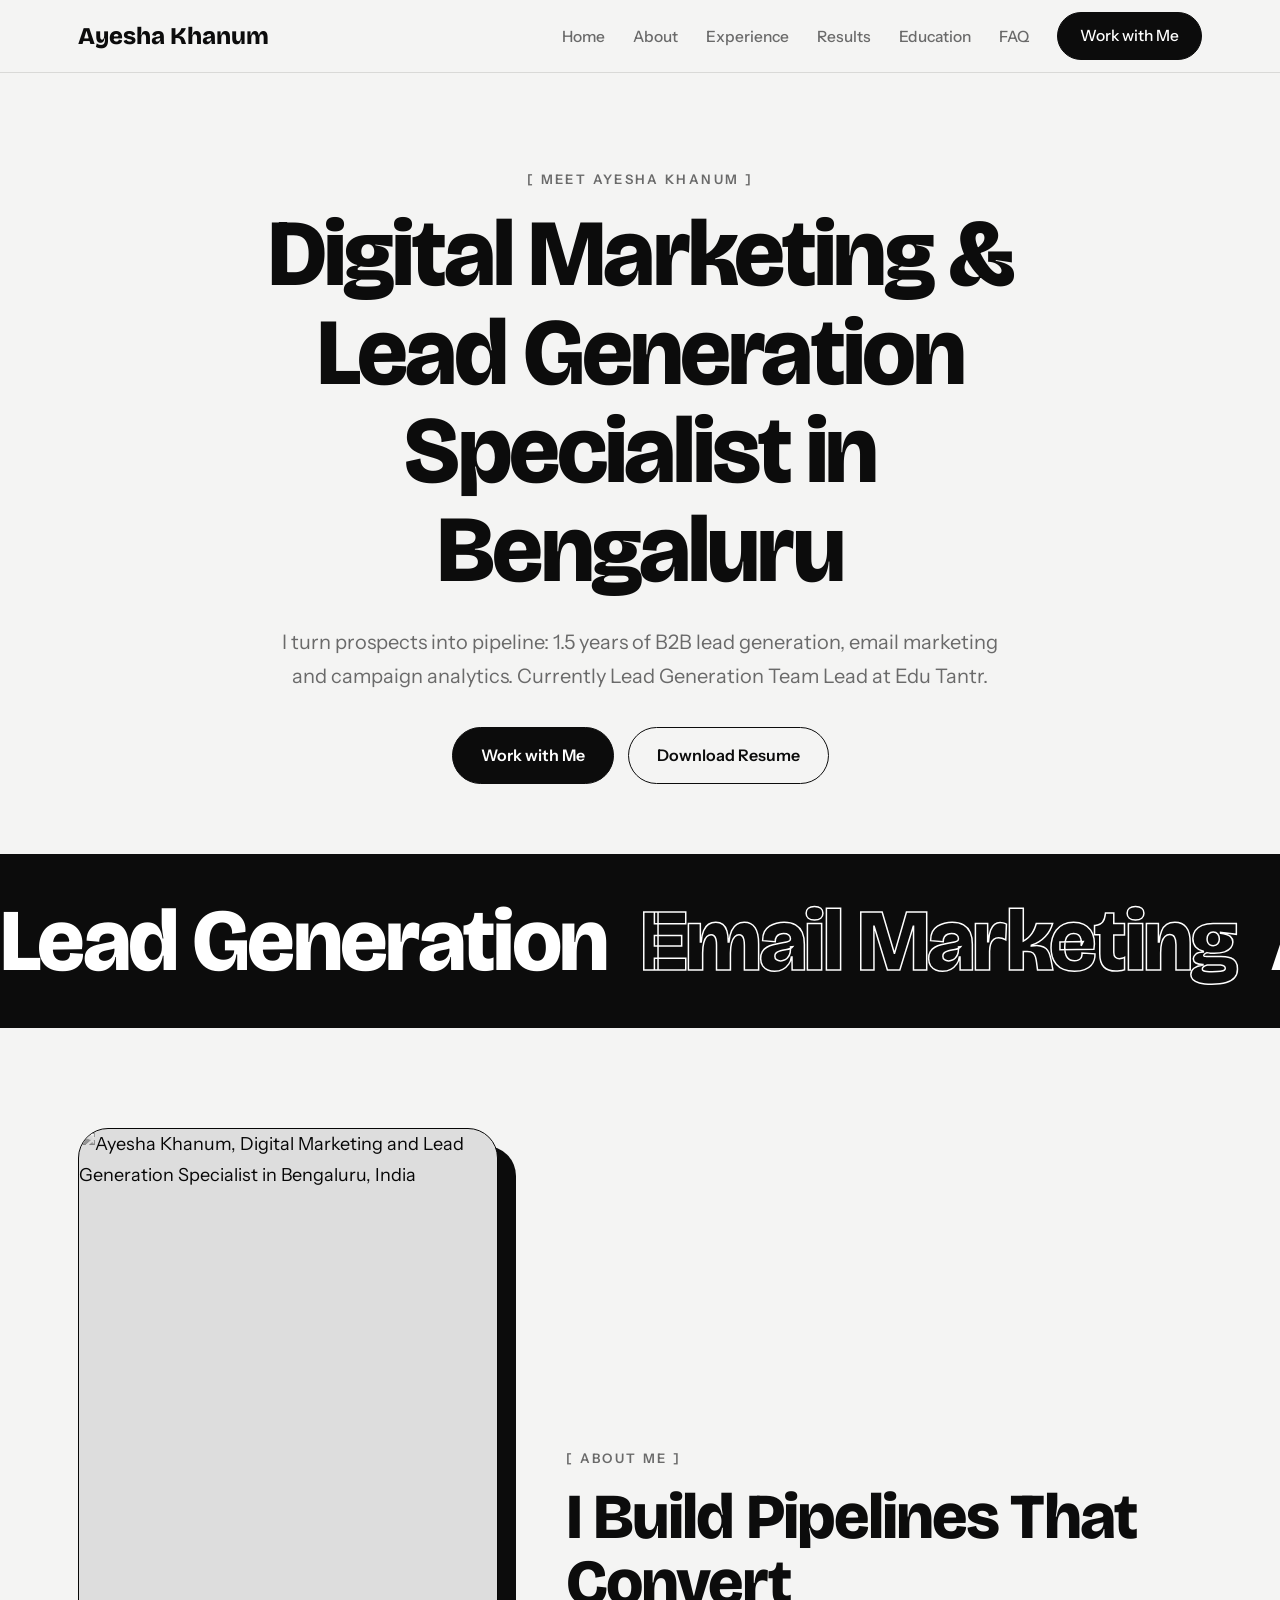
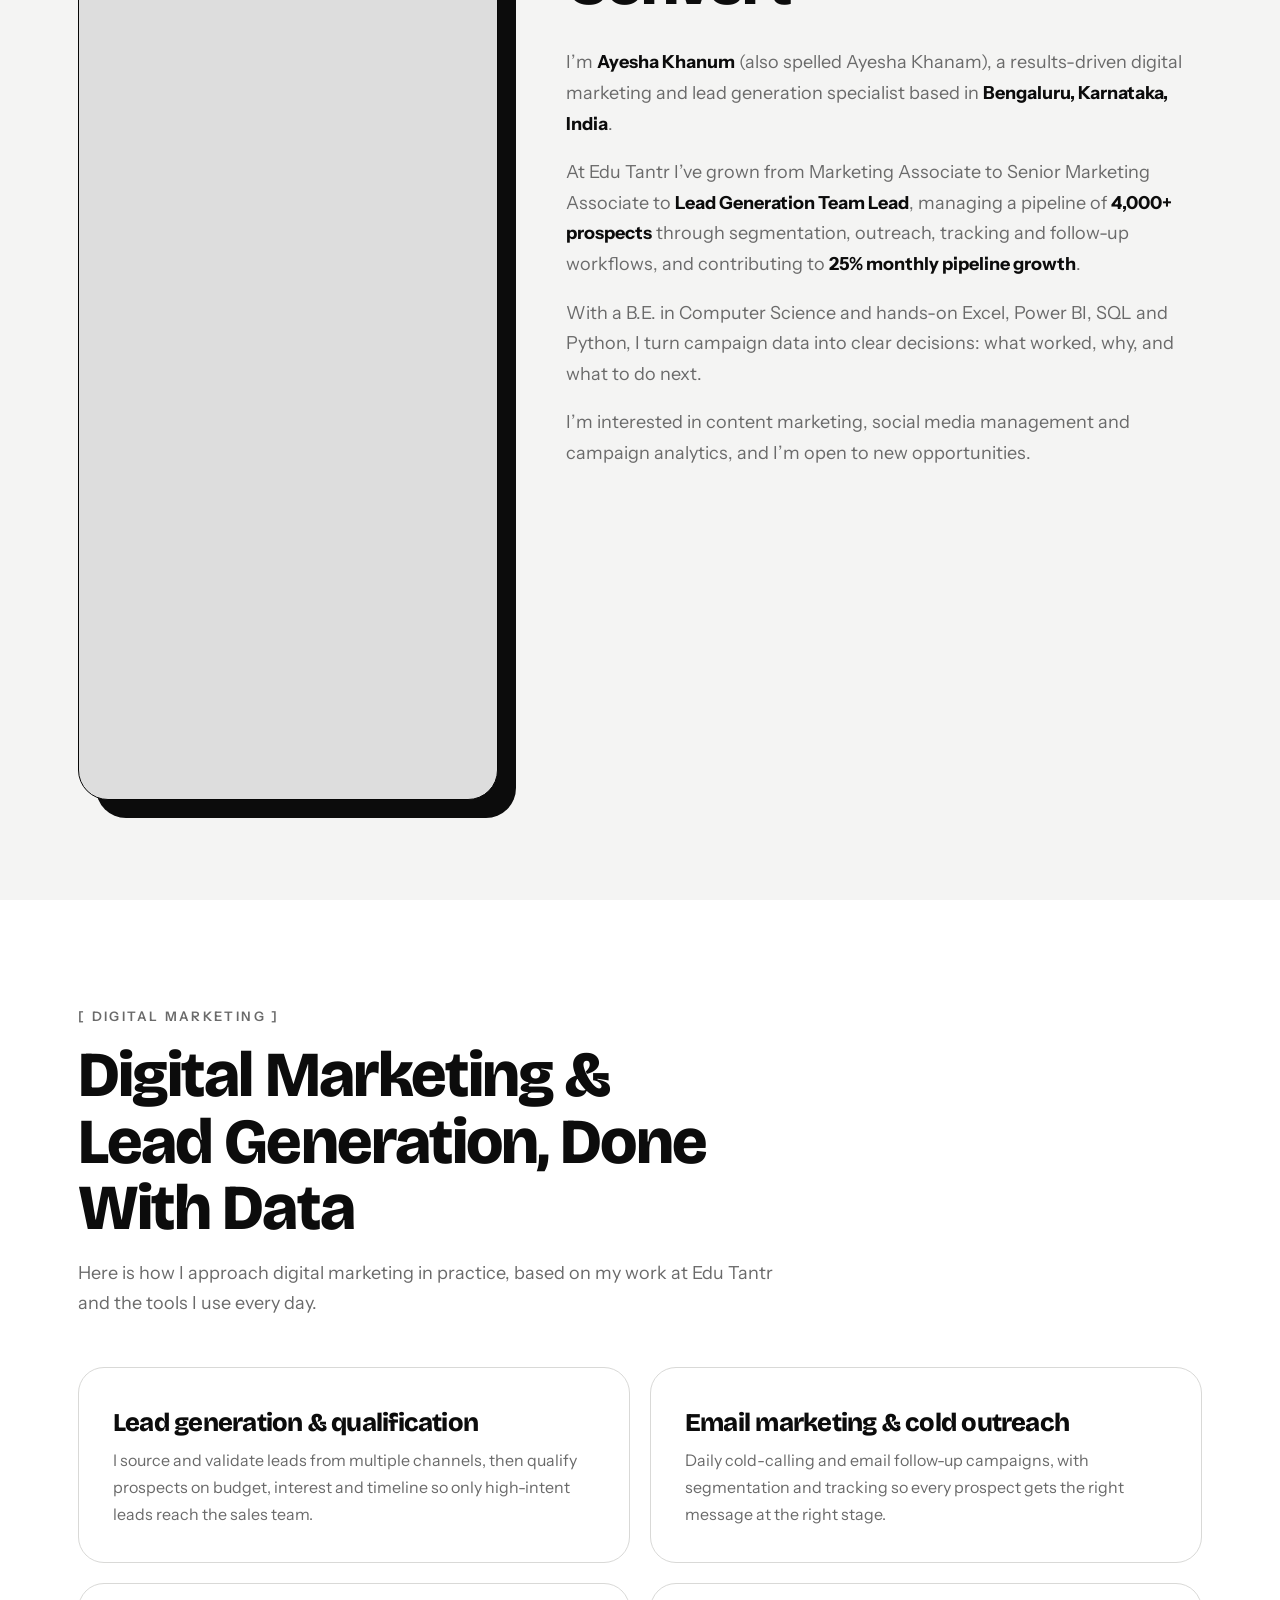
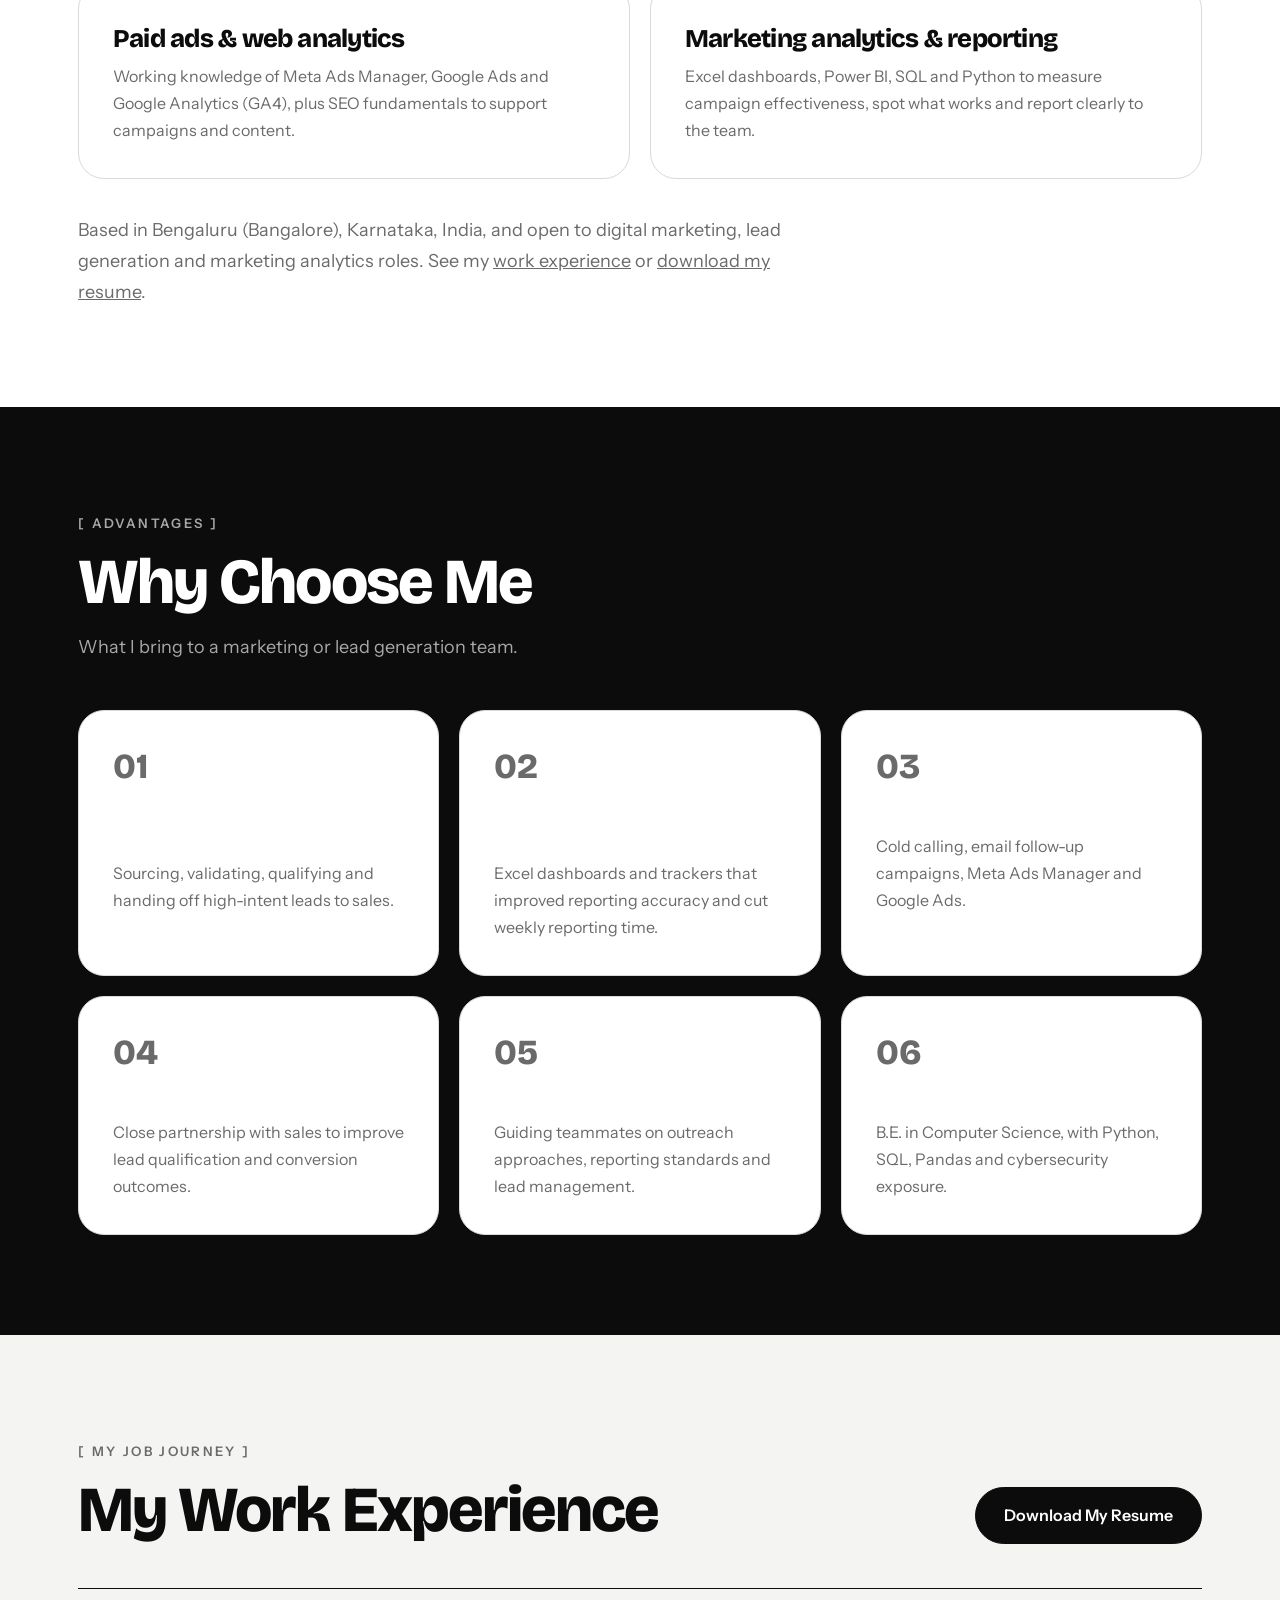
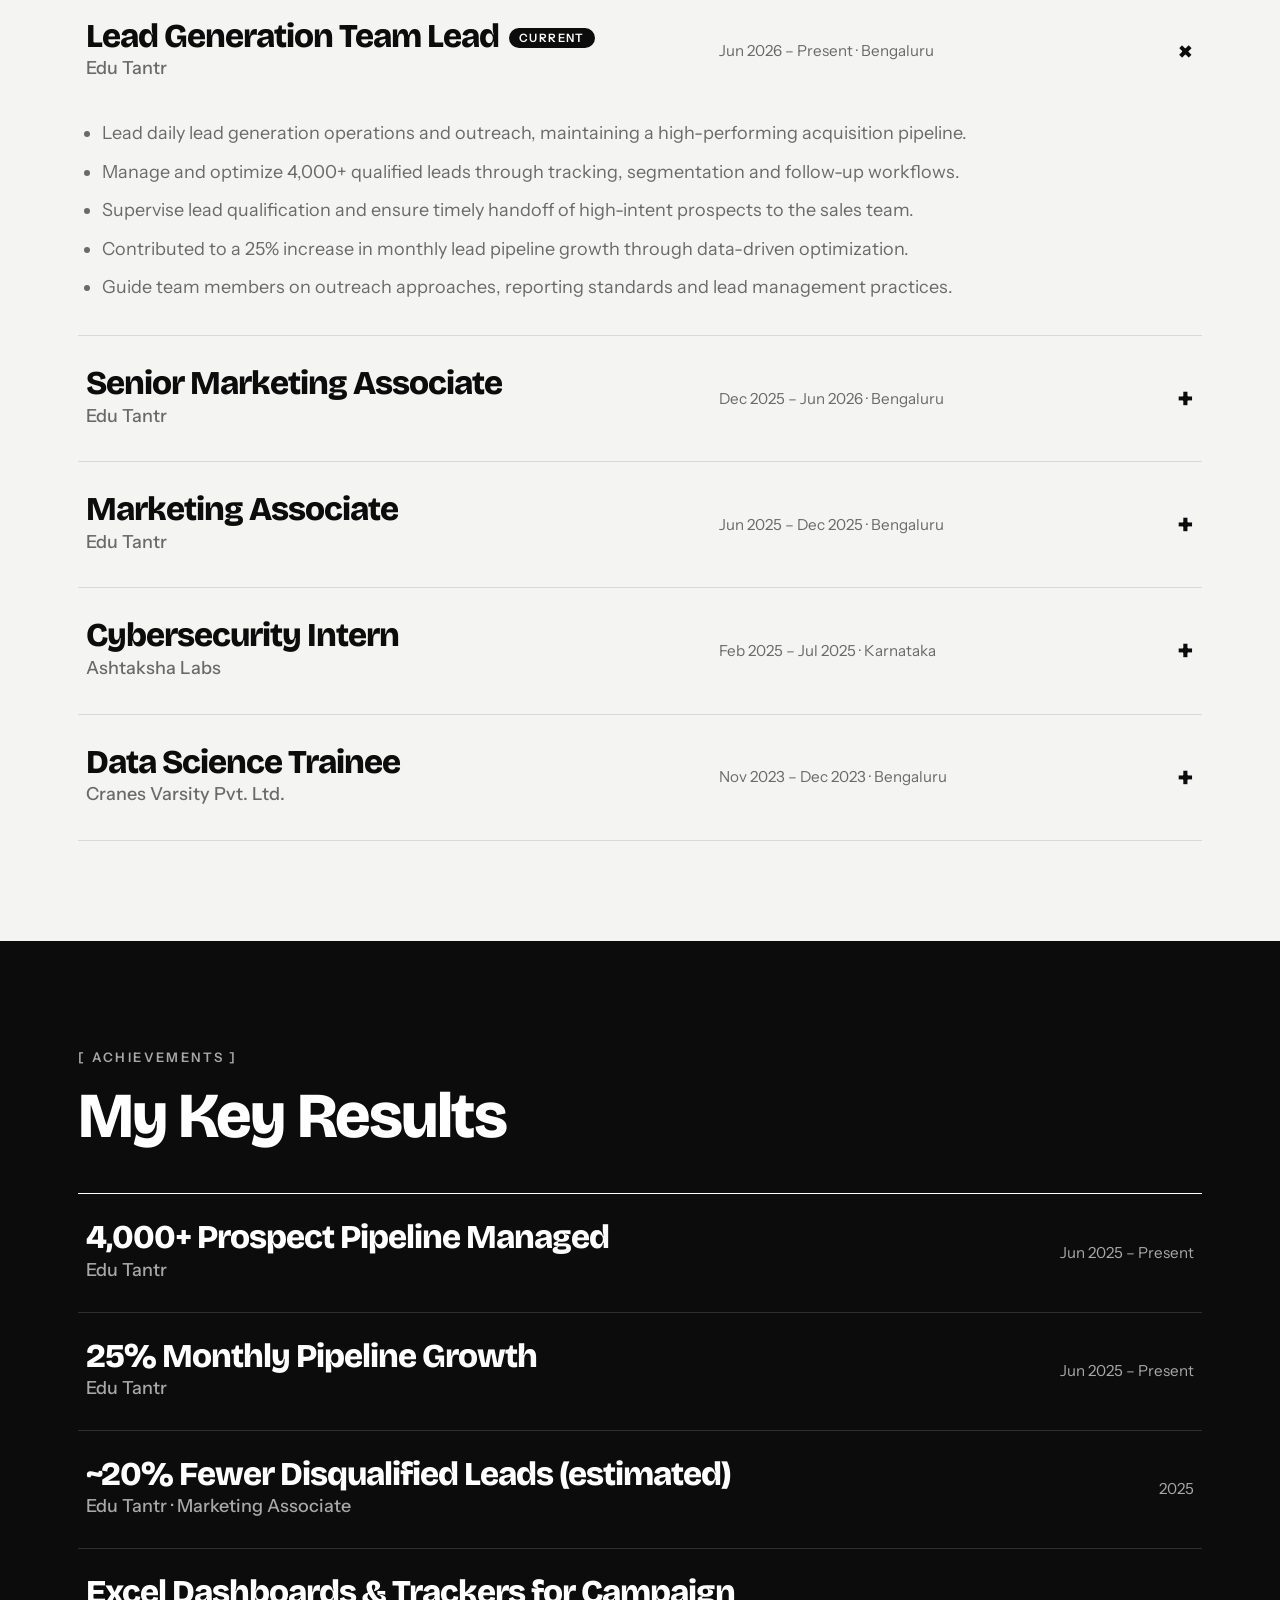
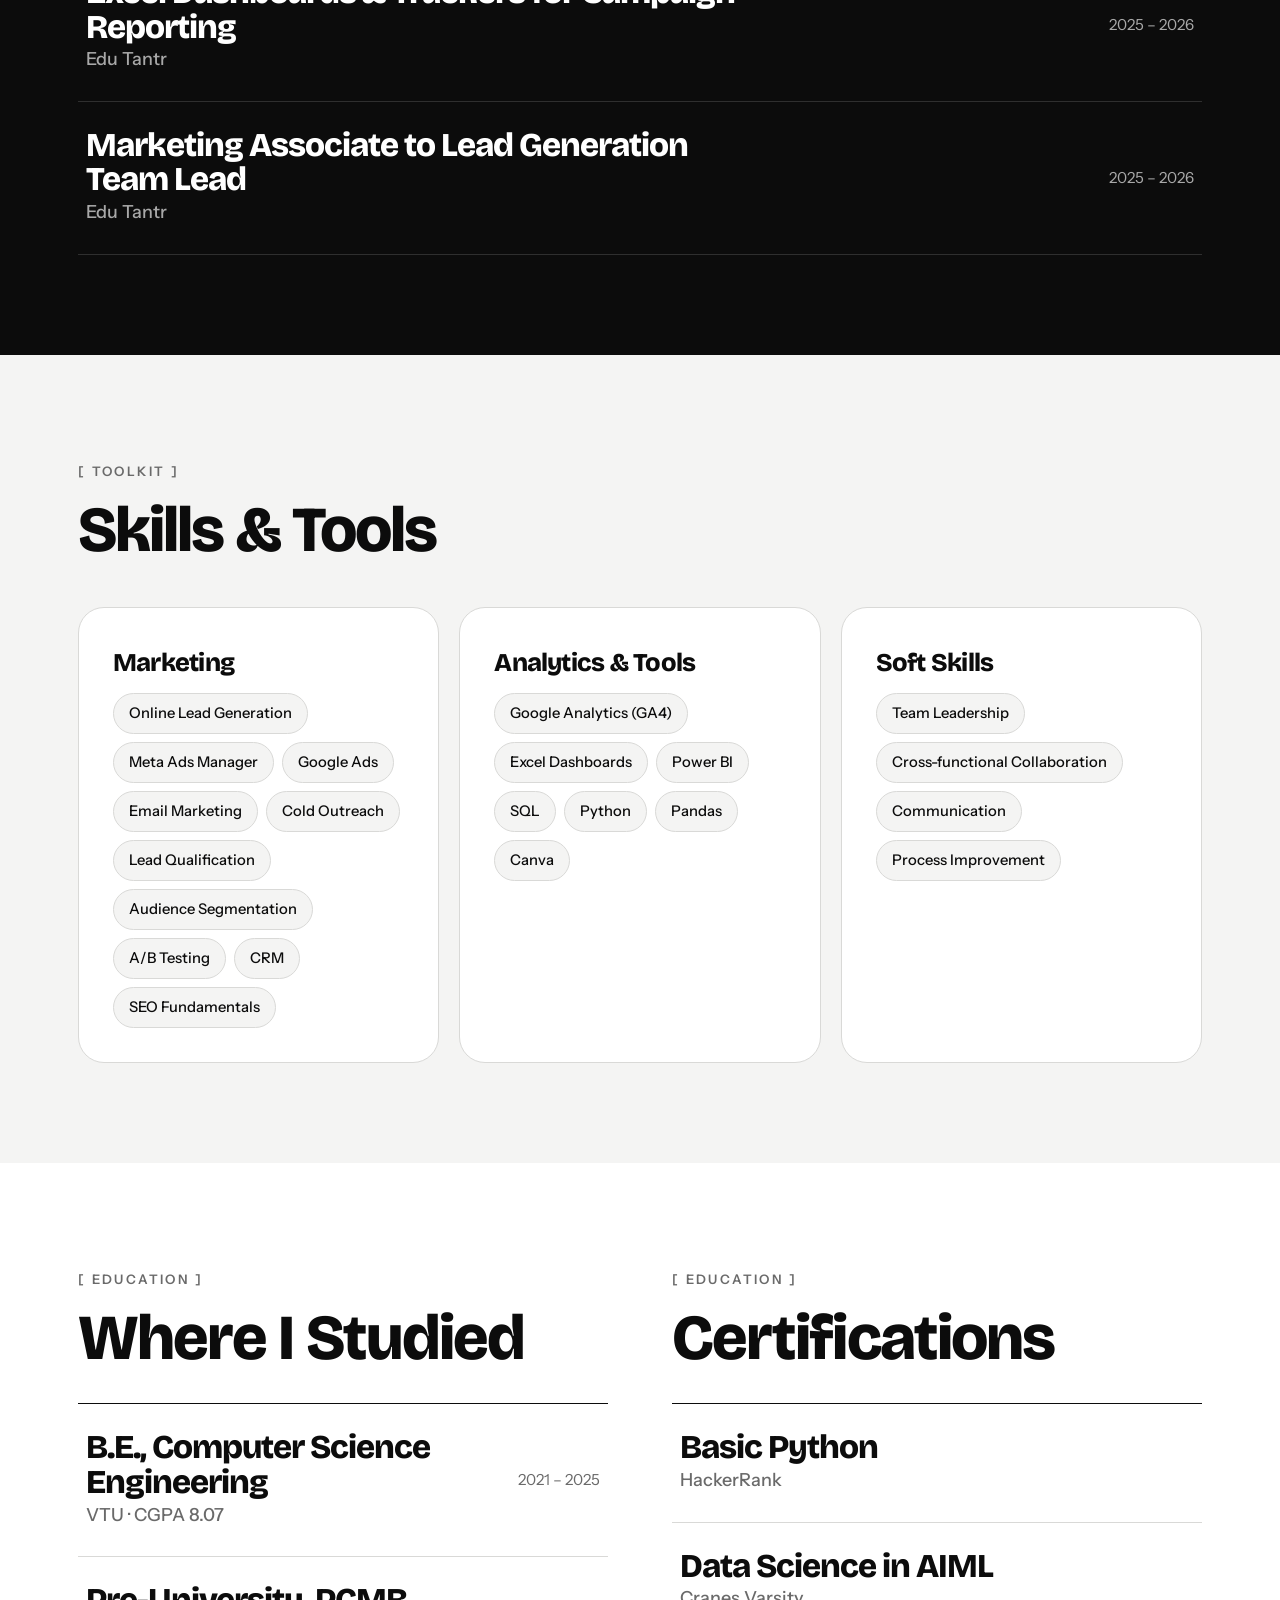
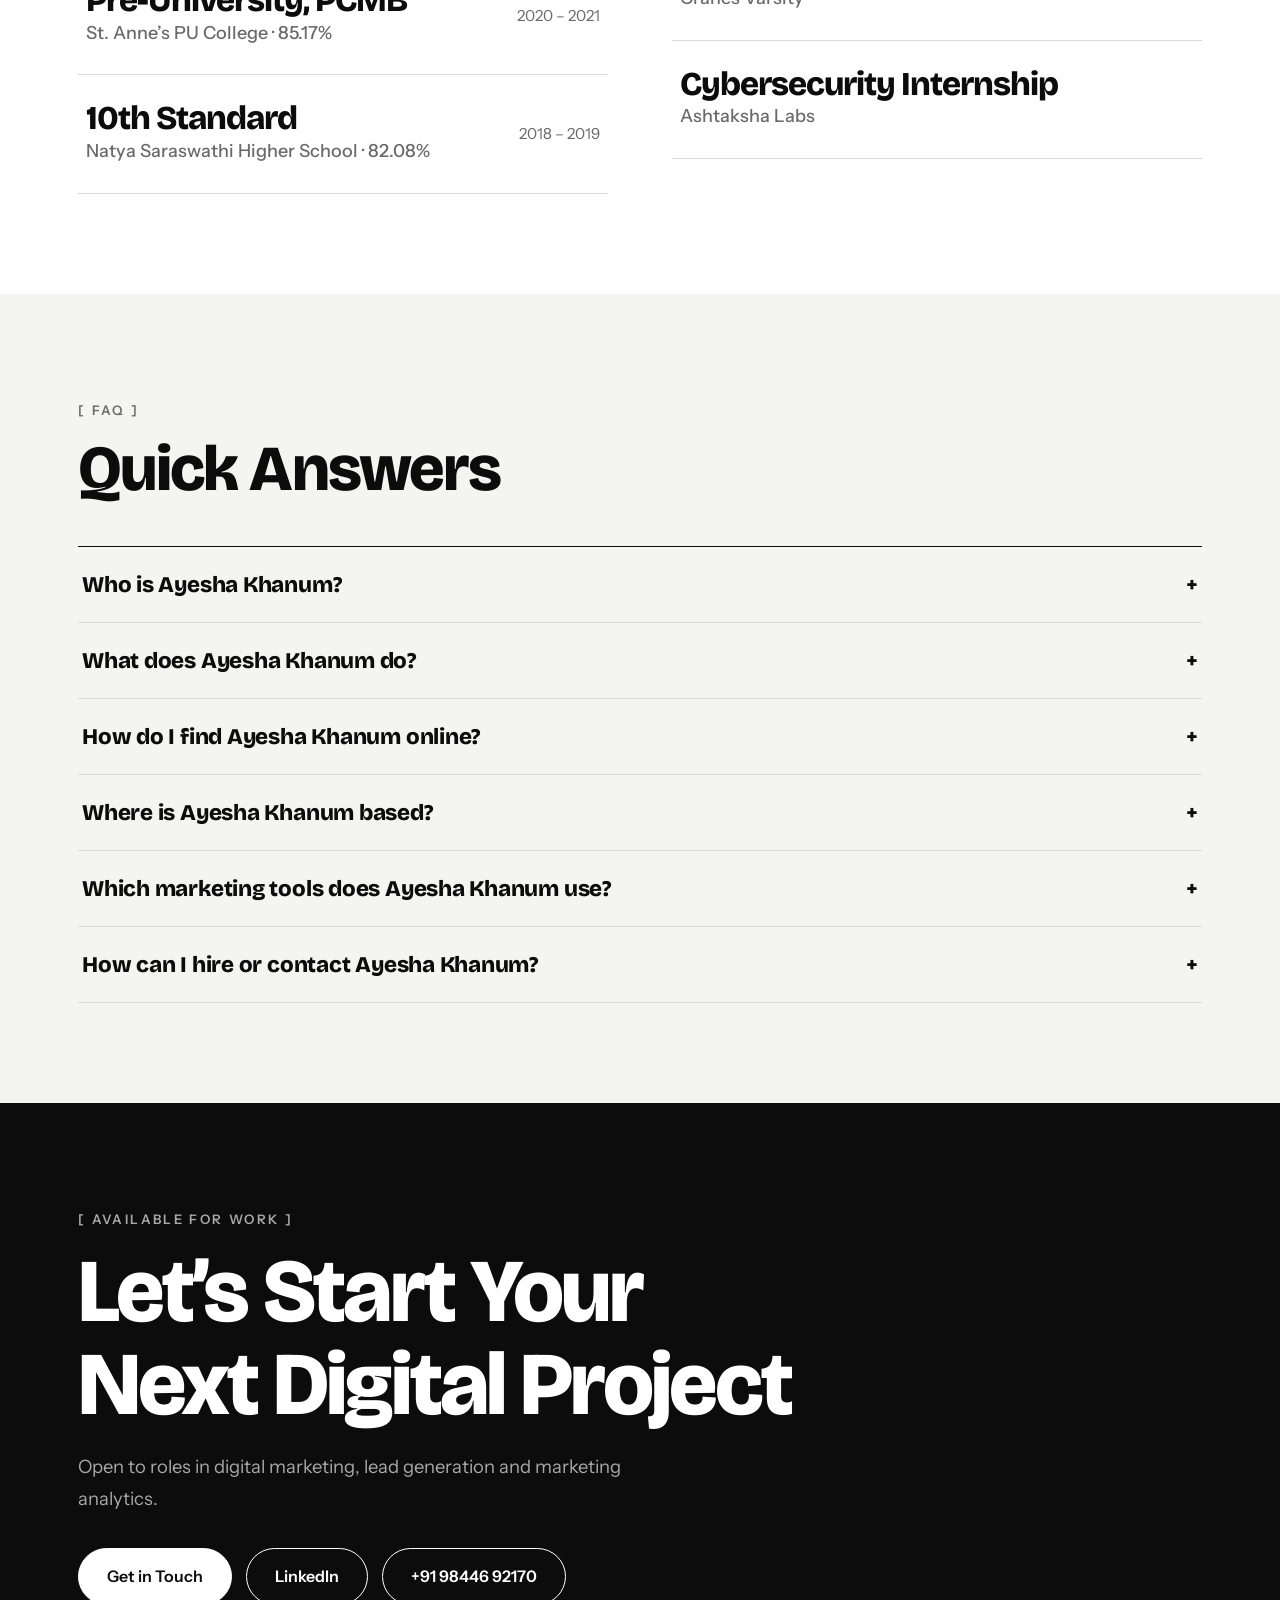
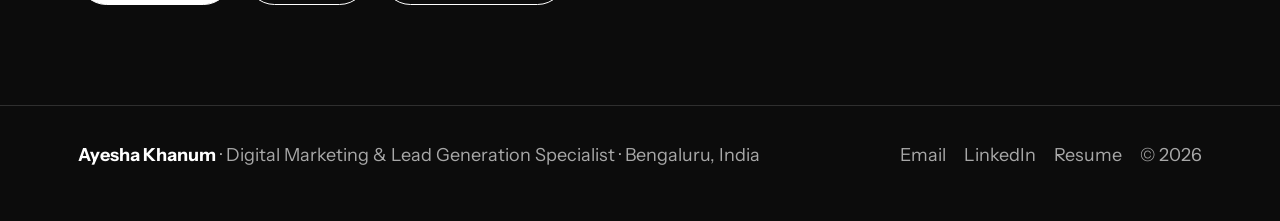
==== commit ce03f14c: "Update index.html" ====
--- a/index.html
+++ b/index.html
@@ -1,178 +1,179 @@
+<!DOCTYPE html>
+<html lang="en-IN">
+<head>
+<meta charset="utf-8">
+<meta name="viewport" content="width=device-width, initial-scale=1">
+<title>Ayesha Khanum | Digital Marketing &amp; Lead Generation Specialist in Bengaluru (Bangalore)</title>
+<meta name="description" content="Ayesha Khanum (also spelled Ayesha Khanam) is a Digital Marketing &amp; Lead Generation Specialist in Bengaluru, India. 1.5 years of experience in B2B lead generation, email marketing, Meta Ads, Google Analytics (GA4), Power BI and marketing analytics. Managed 4,000+ leads and contributed to 25% monthly pipeline growth.">
+<meta name="keywords" content="Aisha Khanum, Ayesha Khan, digital marketer Bangalore, digital marketing portfolio, lead generation portfolio, marketing analytics portfolio, Ayesha Khanum, Ayesha Khanam, Ayesha Khan marketing Bengaluru, Ayesha Khanum digital marketing, Ayesha Khanum Edu Tantr, Ayesha Khanum portfolio, Ayesha Khanum resume, Ayesha Khanum LinkedIn, digital marketing specialist Bengaluru, lead generation specialist, lead generation team lead, B2B lead generation, email marketing, cold outreach, Meta Ads Manager, Google Ads, Google Analytics GA4, Power BI, marketing analytics, performance marketing, audience segmentation, lead qualification, CRM, SEO, digital marketing jobs Bangalore, hire digital marketer India">
+<meta name="author" content="Ayesha Khanum">
+<!-- After adding your site to Google Search Console / Bing, paste the verification tags here -->
+<!-- <meta name="google-site-verification" content="YOUR_CODE"> -->
+<link rel="alternate" hreflang="en-IN" href="https://ayesha-portfolio-digital-marketing.vercel.app/">
+<meta name="robots" content="index, follow, max-image-preview:large, max-snippet:-1">
+<link rel="canonical" href="https://ayesha-portfolio-digital-marketing.vercel.app/">
+<meta name="geo.region" content="IN-KA">
+<meta name="geo.placename" content="Bengaluru">
+<meta name="geo.position" content="12.9716;77.5946">
+<meta name="ICBM" content="12.9716, 77.5946">
+<meta property="og:type" content="profile">
+<meta property="og:site_name" content="Ayesha Khanum">
+<meta property="og:title" content="Ayesha Khanum | Digital Marketing &amp; Lead Generation Specialist">
+<meta property="og:description" content="Lead generation, email marketing and marketing analytics. 4,000+ leads managed, 25% monthly pipeline growth. Based in Bengaluru, India.">
+<meta property="og:url" content="https://ayesha-portfolio-digital-marketing.vercel.app/">
+<meta property="og:image" content="https://ayesha-portfolio-digital-marketing.vercel.app/og-image.jpg">
+<meta property="og:image:alt" content="Ayesha Khanum, Digital Marketing and Lead Generation Specialist">
+<meta property="og:locale" content="en_IN">
+<meta name="twitter:card" content="summary_large_image">
+<meta name="twitter:title" content="Ayesha Khanum | Digital Marketing &amp; Lead Generation Specialist">
+<meta name="twitter:description" content="Lead generation, email marketing and marketing analytics from Bengaluru, India.">
+<meta name="twitter:image" content="https://ayesha-portfolio-digital-marketing.vercel.app/og-image.jpg">
+<meta name="theme-color" content="#0c0c0c">
+<link rel="icon" href="data:image/svg+xml,<svg xmlns='http://www.w3.org/2000/svg' viewBox='0 0 100 100'><rect width='100' height='100' rx='26' fill='%23ff4d8d'/><text x='50' y='70' font-size='60' text-anchor='middle' fill='white' font-family='Georgia' font-weight='700'>A</text></svg>">
+<link rel="preconnect" href="https://fonts.googleapis.com">
+<link rel="preconnect" href="https://fonts.gstatic.com" crossorigin>
+<link href="https://fonts.googleapis.com/css2?family=Bricolage+Grotesque:opsz,wght@12..96,500;12..96,800&family=Instrument+Sans:wght@400;500;600&display=swap" rel="stylesheet">
 
-<!DOCTYPE html>
-<html lang="en">
+<script type="application/ld+json">
+{
+ "@context":"https://schema.org",
+ "@graph":[
+  {"@type":"ProfilePage","@id":"https://ayesha-portfolio-digital-marketing.vercel.app/#page","url":"https://ayesha-portfolio-digital-marketing.vercel.app/","name":"Ayesha Khanum | Digital Marketing & Lead Generation Specialist","mainEntity":{"@id":"https://ayesha-portfolio-digital-marketing.vercel.app/#person"},"inLanguage":"en-IN"},
+  {"@type":"WebSite","@id":"https://ayesha-portfolio-digital-marketing.vercel.app/#site","url":"https://ayesha-portfolio-digital-marketing.vercel.app/","name":"Ayesha Khanum","alternateName":["Ayesha Khanum Portfolio","Ayesha Khanum Digital Marketing"],"inLanguage":"en-IN","publisher":{"@id":"https://ayesha-portfolio-digital-marketing.vercel.app/#person"}},
+  {"@type":"Person","@id":"https://ayesha-portfolio-digital-marketing.vercel.app/#person","name":"Ayesha Khanum","alternateName":["Ayesha Khanam","Ayesha Khan","Aisha Khanum"],"givenName":"Ayesha","familyName":"Khanum","jobTitle":"Digital Marketing & Lead Generation Specialist","description":"Digital marketing professional in Bengaluru, India with 1.5 years of experience in lead generation, email marketing, campaign execution and performance tracking.","url":"https://ayesha-portfolio-digital-marketing.vercel.app/","image":"https://ayesha-portfolio-digital-marketing.vercel.app/ayesha.jpg","email":"mailto:ayeshakhanum862@gmail.com","telephone":"+91-98446-92170","address":{"@type":"PostalAddress","addressLocality":"Bengaluru","addressRegion":"Karnataka","addressCountry":"IN"},"homeLocation":{"@type":"Place","name":"Bengaluru, Karnataka, India"},"worksFor":{"@type":"Organization","name":"Edu Tantr"},"alumniOf":{"@type":"CollegeOrUniversity","name":"Visvesvaraya Technological University (VTU)"},"knowsAbout":["Lead generation","Digital marketing","Email marketing","Cold outreach","Lead qualification","Audience segmentation","Meta Ads Manager","Google Ads","Google Analytics (GA4)","Marketing analytics","Power BI","Excel dashboards","SQL","Python","CRM","A/B testing","SEO fundamentals"],"sameAs":["https://www.linkedin.com/in/ayesha-khanumm/"]},
+  {"@type":"FAQPage","mainEntity":[
+   {"@type":"Question","name":"Who is Ayesha Khanum?","acceptedAnswer":{"@type":"Answer","text":"Ayesha Khanum is a Digital Marketing and Lead Generation Specialist based in Bengaluru, Karnataka, India, with 1.5 years of experience in lead generation, email marketing, campaign execution and performance tracking. She currently works as Lead Generation Team Lead at Edu Tantr."}},
+   {"@type":"Question","name":"What does Ayesha Khanum do?","acceptedAnswer":{"@type":"Answer","text":"She runs lead generation and outreach operations, qualifies prospects, builds Excel and Power BI reporting, and optimizes campaigns using data. She has managed a pipeline of 4,000+ leads and contributed to 25% monthly pipeline growth."}},
+   {"@type":"Question","name":"How do I find Ayesha Khanum online?","acceptedAnswer":{"@type":"Answer","text":"Search for Ayesha Khanum digital marketing Bengaluru, visit her portfolio at ayesha-portfolio-digital-marketing.vercel.app, or find her on LinkedIn at linkedin.com/in/ayesha-khanumm. Her name is also sometimes spelled Ayesha Khanam."}},
+   {"@type":"Question","name":"Where is Ayesha Khanum based?","acceptedAnswer":{"@type":"Answer","text":"She is based in Bengaluru (Bangalore), Karnataka, India."}},
+   {"@type":"Question","name":"Which marketing tools does Ayesha Khanum use?","acceptedAnswer":{"@type":"Answer","text":"Meta Ads Manager, Google Ads, Google Analytics (GA4), Excel dashboards, Power BI, SQL, Python, Pandas, Canva and CRM tools."}},
+   {"@type":"Question","name":"How can I hire or contact Ayesha Khanum?","acceptedAnswer":{"@type":"Answer","text":"Email ayeshakhanum862@gmail.com or connect on LinkedIn at linkedin.com/in/ayesha-khanumm. She is open to digital marketing, lead generation and marketing analytics roles."}}
+  ]}
+ ]
+}
+</script>
 
-<head>
-    <!-- ========================================== -->
-    <!-- BASIC META TAGS -->
-    <!-- ========================================== -->
-
-    <meta charset="UTF-8">
-    <meta name="viewport" content="width=device-width, initial-scale=1.0">
-
-    <title>Ayesha Khanum | Digital Marketing & SEO Portfolio</title>
-
-    <meta name="description"
-        content="Explore Ayesha Khanum's professional portfolio featuring digital marketing, SEO, social media marketing, LinkedIn marketing, content strategy, lead generation and marketing analytics projects.">
-
-    <meta name="author" content="Ayesha Khanum">
-    <meta name="robots" content="index, follow, max-image-preview:large">
-    <meta name="googlebot" content="index, follow">
-
-    <meta name="theme-color" content="#ffffff">
-    <meta name="referrer" content="strict-origin-when-cross-origin">
-
-    <!-- ========================================== -->
-    <!-- CANONICAL URL -->
-    <!-- ========================================== -->
-
-    <link rel="canonical"
-        href="https://ayesha-portfolio-digital-marketing.vercel.app/">
-
-    <!-- ========================================== -->
-    <!-- OPEN GRAPH: LINKEDIN, FACEBOOK, WHATSAPP -->
-    <!-- ========================================== -->
-
-    <meta property="og:type" content="website">
-    <meta property="og:locale" content="en_IN">
-    <meta property="og:site_name" content="Ayesha Khanum Portfolio">
-
-    <meta property="og:title"
-        content="Ayesha Khanum | Digital Marketing Professional">
-
-    <meta property="og:description"
-        content="Discover Ayesha Khanum's work in SEO, digital marketing, LinkedIn marketing, social media strategy, content creation, lead generation and marketing analytics.">
-
-    <meta property="og:url"
-        content="https://ayesha-portfolio-digital-marketing.vercel.app/">
-
-    <meta property="og:image"
-        content="https://ayesha-portfolio-digital-marketing.vercel.app/og-image.png">
-
-    <meta property="og:image:alt"
-        content="Ayesha Khanum Digital Marketing Portfolio">
-
-    <!-- ========================================== -->
-    <!-- TWITTER / X -->
-    <!-- ========================================== -->
-
-    <meta name="twitter:card" content="summary_large_image">
-
-    <meta name="twitter:title"
-        content="Ayesha Khanum | Digital Marketing & SEO Portfolio">
-
-    <meta name="twitter:description"
-        content="Digital marketing, SEO, social media marketing, LinkedIn campaigns, content strategy, lead generation and analytics.">
-
-    <meta name="twitter:image"
-        content="https://ayesha-portfolio-digital-marketing.vercel.app/og-image.png">
-
-    <!-- ========================================== -->
-    <!-- PERSON STRUCTURED DATA -->
-    <!-- ========================================== -->
-
-    <script type="application/ld+json">
-    {
-        "@context": "https://schema.org",
-        "@type": "Person",
-        "name": "Ayesha Khanum",
-        "url": "https://ayesha-portfolio-digital-marketing.vercel.app/",
-        "image": "https://ayesha-portfolio-digital-marketing.vercel.app/og-image.png",
-        "jobTitle": "Digital Marketing Team Lead",
-        "description": "Digital marketing professional with experience in SEO, social media marketing, LinkedIn marketing, content strategy, lead generation, email marketing and marketing analytics.",
-        "email": "mailto:ayeshakhanum862@gmail.com",
-        "sameAs": [
-            "https://www.linkedin.com/in/ayesha-khanum-65218b33b/",
-            "https://github.com/ay314"
-        ],
-        "knowsAbout": [
-            "Digital Marketing",
-            "Search Engine Optimization",
-            "SEO Strategy",
-            "Social Media Marketing",
-            "LinkedIn Marketing",
-            "Content Marketing",
-            "Content Creation",
-            "Email Marketing",
-            "Lead Generation",
-            "Marketing Analytics",
-            "Search Engine Marketing",
-            "Google Ads",
-            "Meta Ads",
-            "Campaign Management",
-            "Audience Targeting",
-            "Marketing Automation",
-            "Conversion Optimization",
-            "Google Analytics",
-            "Excel",
-            "Power BI",
-            "SQL",
-            "Python",
-            "Data Analytics"
-        ]
-    }
-    </script>
-
-    <!-- ========================================== -->
-    <!-- WEBSITE STRUCTURED DATA -->
-    <!-- ========================================== -->
-
-    <script type="application/ld+json">
-    {
-        "@context": "https://schema.org",
-        "@type": "WebSite",
-        "name": "Ayesha Khanum Portfolio",
-        "url": "https://ayesha-portfolio-digital-marketing.vercel.app/",
-        "description": "Professional portfolio of Ayesha Khanum, showcasing digital marketing, SEO, LinkedIn marketing, social media strategy and analytics projects.",
-        "inLanguage": "en-IN",
-        "author": {
-            "@type": "Person",
-            "name": "Ayesha Khanum"
-        }
-    }
-    </script>
-
-    <!-- ========================================== -->
-    <!-- FAVICON -->
-    <!-- ========================================== -->
-
-    <!-- Add favicon.ico to your repository root if available -->
-    <link rel="icon" href="/favicon.ico" type="image/x-icon">
-
-    <!-- ========================================== -->
-    <!-- EXISTING WEBSITE CSS -->
-    <!-- ========================================== -->
-
-    <link rel="stylesheet" href="style.css">
-
+<style>
+:root{--bg:#f4f4f3;--card:#fff;--ink:#0c0c0c;--mut:#6a6a6a;--line:#d9d9d7;--d:'Bricolage Grotesque',Georgia,serif;--b:'Instrument Sans',system-ui,sans-serif}
+*{box-sizing:border-box;margin:0;padding:0}
+html{scroll-behavior:smooth;scroll-padding-top:84px}
+body{font:400 18px/1.7 var(--b);background:var(--bg);color:var(--ink);-webkit-font-smoothing:antialiased;overflow-x:hidden}
+a{color:inherit}:focus-visible{outline:3px solid var(--ink);outline-offset:3px;border-radius:6px}
+.skip{position:absolute;left:-999px;top:8px;background:var(--ink);color:#fff;padding:10px 16px;border-radius:8px;z-index:100}.skip:focus{left:8px}
+.w{max-width:1180px;margin:0 auto;padding:0 28px}
+h1,h2,h3{font-family:var(--d);line-height:1.04;letter-spacing:-.03em;font-weight:800}
+h2{font-size:clamp(2.2rem,5.5vw,4rem);max-width:16ch}
+section{padding:100px 0}
+.lbl{display:inline-block;font:600 .82rem var(--b);letter-spacing:.18em;text-transform:uppercase;color:var(--mut);margin-bottom:18px}
+.lbl::before{content:"[ "}.lbl::after{content:" ]"}
+.lede{color:var(--mut);max-width:60ch;margin-top:16px}
+header.nav{position:sticky;top:0;z-index:50;background:rgba(244,244,243,.9);backdrop-filter:blur(12px);border-bottom:1px solid var(--line)}
+.nav .w{display:flex;align-items:center;justify-content:space-between;height:72px}
+.logo{font:800 1.5rem var(--d);text-decoration:none}
+.nav ul{display:flex;gap:28px;list-style:none;align-items:center}
+.nav ul a{text-decoration:none;font-weight:500;font-size:.97rem;color:var(--mut);transition:color .2s}.nav ul a:hover{color:var(--ink)}
+.btn{display:inline-block;text-decoration:none;font-weight:600;padding:14px 28px;border-radius:999px;border:1.5px solid var(--ink);transition:.25s;font-size:1rem;background:none;color:var(--ink)}
+.btn.fill{background:var(--ink);color:#fff}.btn:hover{transform:translateY(-3px);background:var(--ink);color:#fff}.btn.fill:hover{background:#fff;color:var(--ink)}
+.menu{display:none;background:none;border:1.5px solid var(--ink);border-radius:10px;padding:8px 14px;font:inherit;cursor:pointer;color:var(--ink)}
+.hero{padding:90px 0 70px;text-align:center}
+.hero h1{font-size:clamp(2.8rem,7.4vw,6.2rem);max-width:15ch;margin:0 auto}
+.hero p.in{color:var(--mut);font-size:1.25rem;max-width:56ch;margin:26px auto 34px}
+.cta{display:flex;gap:14px;flex-wrap:wrap}.hero .cta{justify-content:center}
+.ban{background:var(--ink);color:#fff;overflow:hidden;white-space:nowrap;padding:34px 0}
+.ban div{display:inline-block;animation:slide 40s linear infinite;font:800 clamp(2.6rem,7vw,5.5rem) var(--d);letter-spacing:-.03em}
+.ban span{margin:0 34px;color:transparent;-webkit-text-stroke:1.5px #fff}
+@keyframes slide{to{transform:translateX(-50%)}}
+.about .w{display:grid;grid-template-columns:.8fr 1.2fr;gap:64px;align-items:center}
+.pic{position:relative;max-width:420px;width:100%}
+.pic::before{content:"";position:absolute;inset:0;border-radius:30px;background:var(--ink);transform:translate(18px,18px)}
+.pic img{position:relative;width:100%;aspect-ratio:4/5;object-fit:cover;object-position:50% 25%;border-radius:30px;display:block;filter:grayscale(1) contrast(1.05);background:var(--line);border:1.5px solid var(--ink)}
+.about p{color:var(--mut);margin-bottom:18px}.about strong{color:var(--ink)}
+.grid{display:grid;grid-template-columns:repeat(3,1fr);gap:20px;margin-top:48px}
+.c{background:var(--card);border:1px solid var(--line);border-radius:26px;padding:34px;transition:.3s}
+.c:hover{background:var(--ink);color:#fff;transform:translateY(-8px)}.c:hover p{color:#bbb}
+.c em{font:800 2.2rem var(--d);font-style:normal;color:var(--mut)}.c h3{font-size:1.6rem;margin:8px 0 10px}.c p{color:var(--mut);font-size:1rem}
+.head{display:flex;justify-content:space-between;align-items:flex-end;gap:24px;flex-wrap:wrap}
+.rows{margin-top:44px;border-top:1.5px solid var(--ink)}
+details.r,.rw,.faq details{border-bottom:1px solid var(--line)}
+details.r summary{list-style:none;cursor:pointer;display:grid;grid-template-columns:1.4fr 1fr auto;gap:20px;align-items:center;padding:30px 8px;transition:.25s}
+details.r summary::-webkit-details-marker,.faq summary::-webkit-details-marker{display:none}
+details.r summary:hover,.rw:hover{padding-left:22px;background:var(--card)}
+.rw{display:grid;grid-template-columns:1.6fr 1fr;gap:20px;align-items:center;padding:26px 8px;transition:.25s}
+.r h3,.rw h3{font-size:clamp(1.4rem,2.6vw,2.1rem)}.co{color:var(--mut);font-weight:500}.dt{color:var(--mut);font-size:.95rem}.rw .dt{text-align:right}
+details.r summary::after{content:"+";font:800 2rem var(--d);transition:transform .3s}details[open].r summary::after{transform:rotate(45deg)}
+.r ul{padding:4px 8px 32px 24px;color:var(--mut);display:grid;gap:8px;max-width:78ch}
+.badge{display:inline-block;background:var(--ink);color:#fff;font:600 .72rem var(--b);letter-spacing:.12em;text-transform:uppercase;padding:3px 10px;border-radius:999px;margin-left:10px;vertical-align:middle}
+.dark{background:var(--ink);color:#fff}.dark .lbl,.dark .lede,.dark .co,.dark .dt{color:#a8a8a8}
+.dark .rows{border-color:#fff}.dark .rw{border-color:#2f2f2f}.dark .rw:hover{background:#1a1a1a}
+.sk{display:grid;grid-template-columns:repeat(3,1fr);gap:20px;margin-top:44px}
+.sk .c:hover{background:var(--card);color:var(--ink);transform:none}.sk h3{margin-bottom:16px;font-size:1.6rem}
+.chips{display:flex;flex-wrap:wrap;gap:8px}.chip{font-size:.92rem;font-weight:500;padding:7px 15px;border-radius:999px;border:1px solid var(--line);background:var(--bg);transition:.2s}.chip:hover{background:var(--ink);color:#fff}
+.two{display:grid;grid-template-columns:1fr 1fr;gap:64px}.two .rows{margin-top:32px}.two .rw{grid-template-columns:1fr auto}
+.faq summary{cursor:pointer;font:800 1.4rem var(--d);letter-spacing:-.01em;list-style:none;display:flex;justify-content:space-between;gap:18px;padding:24px 4px}
+.faq summary::after{content:"+"}.faq details[open] summary::after{content:"–"}
+.faq p{color:var(--mut);padding:0 4px 24px;max-width:70ch}.faq a{text-decoration:underline}
+.cta2{text-align:left}.cta2 h2{max-width:14ch;font-size:clamp(2.6rem,7vw,5.6rem)}.cta2 p{color:#a8a8a8;margin:20px 0 34px;max-width:50ch;font-size:1.15rem}
+.cta2 .btn{border-color:#fff;color:#fff}.cta2 .btn.fill{background:#fff;color:var(--ink)}.cta2 .btn:hover{background:#fff;color:var(--ink)}.cta2 .btn.fill:hover{background:transparent;color:#fff}
+footer{background:var(--ink);color:#a8a8a8;padding:34px 0 50px;border-top:1px solid #2f2f2f}footer .w{display:flex;justify-content:space-between;flex-wrap:wrap;gap:16px}
+footer a{text-decoration:none;margin-right:18px}footer a:hover{color:#fff}footer strong{color:#fff}
+.rv{opacity:0;transform:translateY(34px);transition:opacity .7s,transform .7s cubic-bezier(.2,.7,.2,1)}.rv.in{opacity:1;transform:none}
+@media(max-width:900px){body{font-size:17px}.w{padding:0 20px}section{padding:68px 0}.hero{padding:60px 0 50px}.about .w,.two{grid-template-columns:1fr}.pic{margin:0 auto 18px}
+.grid,.sk{grid-template-columns:1fr}details.r summary{grid-template-columns:1fr auto}.r .dt{grid-column:1}.rw{grid-template-columns:1fr}.rw .dt{text-align:left}
+.menu{display:block}.nav ul{display:none;position:absolute;top:72px;left:0;right:0;background:var(--bg);flex-direction:column;align-items:flex-start;padding:20px;gap:16px;border-bottom:1px solid var(--line)}.nav ul.open{display:flex}}
+@media(prefers-reduced-motion:reduce){*{animation:none!important;transition:none!important;scroll-behavior:auto!important}.rv{opacity:1;transform:none}}
+.grid.g2{grid-template-columns:repeat(2,1fr)}.svc{background:var(--card)}.svc .c:hover{background:var(--ink);color:#fff}@media(max-width:900px){.grid.g2{grid-template-columns:1fr}}
+</style>
 </head>
-
 <body>
-
-    <!-- ========================================== -->
-    <!-- WEBSITE CONTENT -->
-    <!-- ========================================== -->
-
-    <header>
-        <!-- Keep your existing website navigation here -->
-    </header>
-
-    <main>
-
-        <!-- Keep your existing homepage sections here.
-             Do not remove your existing portfolio content. -->
-
-    </main>
-
-    <footer>
-        <!-- Keep your existing footer here -->
-    </footer>
-
-    <!-- ========================================== -->
-    <!-- EXISTING WEBSITE JAVASCRIPT -->
-    <!-- ========================================== -->
-
-    <script src="app.js"></script>
-
+<a class="skip" href="#main">Skip to content</a>
+<header class="nav"><div class="w"><a class="logo" href="#home" aria-label="Ayesha Khanum, home">Ayesha Khanum</a>
+<button class="menu" aria-expanded="false" aria-controls="nl">Menu</button>
+<nav aria-label="Main"><ul id="nl"><li><a href="#home">Home</a></li><li><a href="#about">About</a></li><li><a href="#experience">Experience</a></li><li><a href="#results">Results</a></li><li><a href="#education">Education</a></li><li><a href="#faq">FAQ</a></li><li><a class="btn fill" style="padding:10px 22px;color:#fff" href="#contact">Work with Me</a></li></ul></nav></div></header>
+<main id="main">
+<section class="hero" id="home"><div class="w">
+<span class="lbl">Meet Ayesha Khanum</span>
+<h1>Digital Marketing &amp; Lead Generation Specialist in Bengaluru</h1>
+<p class="in">I turn prospects into pipeline: 1.5 years of B2B lead generation, email marketing and campaign analytics. Currently Lead Generation Team Lead at Edu Tantr.</p>
+<div class="cta"><a class="btn fill" href="#contact">Work with Me</a><a class="btn" href="Ayesha_Khanum_Resume.pdf" download>Download Resume</a></div></div></section>
+<div class="ban" aria-hidden="true"><div>Lead Generation<span>Email Marketing</span>Analytics<span>Campaigns</span>Growth<span>Lead Generation</span>Email Marketing<span>Analytics</span>Campaigns<span>Growth</span></div></div>
+<section class="about" id="about"><div class="w">
+<div class="pic rv"><img src="ayesha.jpg" width="900" height="1272" alt="Ayesha Khanum, Digital Marketing and Lead Generation Specialist in Bengaluru, India" fetchpriority="high"></div>
+<div class="rv"><span class="lbl">About Me</span><h2>I Build Pipelines That Convert</h2><br>
+<p>I’m <strong>Ayesha Khanum</strong> (also spelled Ayesha Khanam), a results-driven digital marketing and lead generation specialist based in <strong>Bengaluru, Karnataka, India</strong>.</p>
+<p>At Edu Tantr I’ve grown from Marketing Associate to Senior Marketing Associate to <strong>Lead Generation Team Lead</strong>, managing a pipeline of <strong>4,000+ prospects</strong> through segmentation, outreach, tracking and follow-up workflows, and contributing to <strong>25% monthly pipeline growth</strong>.</p>
+<p>With a B.E. in Computer Science and hands-on Excel, Power BI, SQL and Python, I turn campaign data into clear decisions: what worked, why, and what to do next.</p>
+<p>I’m interested in content marketing, social media management and campaign analytics, and I’m open to new opportunities.</p></div></div></section>
+<section class="svc" id="digital-marketing"><div class="w"><span class="lbl">Digital Marketing</span><h2 class="rv">Digital Marketing &amp; Lead Generation, Done With Data</h2><p class="lede">Here is how I approach digital marketing in practice, based on my work at Edu Tantr and the tools I use every day.</p><div class="grid g2"><div class="c rv"><h3>Lead generation &amp; qualification</h3><p>I source and validate leads from multiple channels, then qualify prospects on budget, interest and timeline so only high-intent leads reach the sales team.</p></div><div class="c rv"><h3>Email marketing &amp; cold outreach</h3><p>Daily cold-calling and email follow-up campaigns, with segmentation and tracking so every prospect gets the right message at the right stage.</p></div><div class="c rv"><h3>Paid ads &amp; web analytics</h3><p>Working knowledge of Meta Ads Manager, Google Ads and Google Analytics (GA4), plus SEO fundamentals to support campaigns and content.</p></div><div class="c rv"><h3>Marketing analytics &amp; reporting</h3><p>Excel dashboards, Power BI, SQL and Python to measure campaign effectiveness, spot what works and report clearly to the team.</p></div></div><p class="lede rv" style="margin-top:36px">Based in Bengaluru (Bangalore), Karnataka, India, and open to digital marketing, lead generation and marketing analytics roles. See my <a href="#experience" style="text-decoration:underline">work experience</a> or <a href="Ayesha_Khanum_Resume.pdf" style="text-decoration:underline" download>download my resume</a>.</p></div></section>
+<section class="dark" id="why"><div class="w"><span class="lbl">Advantages</span><h2 class="rv">Why Choose Me</h2><p class="lede">What I bring to a marketing or lead generation team.</p><div class="grid" style="--x:0"><div class="c rv"><em>01</em><h3>End-to-end lead generation</h3><p>Sourcing, validating, qualifying and handing off high-intent leads to sales.</p></div><div class="c rv"><em>02</em><h3>Data-driven optimization</h3><p>Excel dashboards and trackers that improved reporting accuracy and cut weekly reporting time.</p></div><div class="c rv"><em>03</em><h3>Multi-channel outreach</h3><p>Cold calling, email follow-up campaigns, Meta Ads Manager and Google Ads.</p></div><div class="c rv"><em>04</em><h3>Sales alignment</h3><p>Close partnership with sales to improve lead qualification and conversion outcomes.</p></div><div class="c rv"><em>05</em><h3>Team leadership</h3><p>Guiding teammates on outreach approaches, reporting standards and lead management.</p></div><div class="c rv"><em>06</em><h3>Technical foundation</h3><p>B.E. in Computer Science, with Python, SQL, Pandas and cybersecurity exposure.</p></div></div></div></section>
+<section id="experience"><div class="w"><div class="head"><div><span class="lbl">My Job Journey</span><h2 class="rv">My Work Experience</h2></div><a class="btn fill" href="Ayesha_Khanum_Resume.pdf" download>Download My Resume</a></div><div class="rows rv"><details class="r" open><summary><div><h3>Lead Generation Team Lead<span class=badge>Current</span></h3><span class="co">Edu Tantr</span></div><span class="dt">Jun 2026 – Present · Bengaluru</span></summary><ul><li>Lead daily lead generation operations and outreach, maintaining a high-performing acquisition pipeline.</li><li>Manage and optimize 4,000+ qualified leads through tracking, segmentation and follow-up workflows.</li><li>Supervise lead qualification and ensure timely handoff of high-intent prospects to the sales team.</li><li>Contributed to a 25% increase in monthly lead pipeline growth through data-driven optimization.</li><li>Guide team members on outreach approaches, reporting standards and lead management practices.</li></ul></details><details class="r"><summary><div><h3>Senior Marketing Associate</h3><span class="co">Edu Tantr</span></div><span class="dt">Dec 2025 – Jun 2026 · Bengaluru</span></summary><ul><li>Executed outreach campaigns and monitored conversion performance across a 4,000+ prospect pipeline.</li><li>Built Excel dashboards to measure campaign effectiveness and improve reporting accuracy.</li><li>Partnered with sales to improve lead qualification and conversion outcomes.</li></ul></details><details class="r"><summary><div><h3>Marketing Associate</h3><span class="co">Edu Tantr</span></div><span class="dt">Jun 2025 – Dec 2025 · Bengaluru</span></summary><ul><li>Sourced and validated leads from multiple channels, reducing disqualified leads by an estimated 20%.</li><li>Ran daily cold-calling and email follow-up campaigns, qualifying prospects on budget, interest and timeline.</li><li>Developed Excel trackers for campaign performance monitoring, cutting weekly reporting time.</li></ul></details><details class="r"><summary><div><h3>Cybersecurity Intern</h3><span class="co">Ashtaksha Labs</span></div><span class="dt">Feb 2025 – Jul 2025 · Karnataka</span></summary><ul><li>Performed internal vulnerability scanning, reviewed network logs and documented findings.</li><li>Supported firewall rule testing and network monitoring; improved security documentation.</li></ul></details><details class="r"><summary><div><h3>Data Science Trainee</h3><span class="co">Cranes Varsity Pvt. Ltd.</span></div><span class="dt">Nov 2023 – Dec 2023 · Bengaluru</span></summary><ul><li>Built Power BI dashboards; performed data cleaning and EDA using Python, Pandas and SQL.</li></ul></details></div></div></section>
+<section class="dark" id="results"><div class="w"><span class="lbl">Achievements</span><h2 class="rv">My Key Results</h2><div class="rows rv"><div class="rw"><div><h3>4,000+ Prospect Pipeline Managed</h3><span class="co">Edu Tantr</span></div><span class="dt">Jun 2025 – Present</span></div><div class="rw"><div><h3>25% Monthly Pipeline Growth</h3><span class="co">Edu Tantr</span></div><span class="dt">Jun 2025 – Present</span></div><div class="rw"><div><h3>~20% Fewer Disqualified Leads (estimated)</h3><span class="co">Edu Tantr · Marketing Associate</span></div><span class="dt">2025</span></div><div class="rw"><div><h3>Excel Dashboards &amp; Trackers for Campaign Reporting</h3><span class="co">Edu Tantr</span></div><span class="dt">2025 – 2026</span></div><div class="rw"><div><h3>Marketing Associate to Lead Generation Team Lead</h3><span class="co">Edu Tantr</span></div><span class="dt">2025 – 2026</span></div></div></div></section>
+<section id="skills"><div class="w"><span class="lbl">Toolkit</span><h2 class="rv">Skills &amp; Tools</h2><div class="sk">
+<div class="c rv"><h3>Marketing</h3><div class="chips"><span class="chip">Online Lead Generation</span><span class="chip">Meta Ads Manager</span><span class="chip">Google Ads</span><span class="chip">Email Marketing</span><span class="chip">Cold Outreach</span><span class="chip">Lead Qualification</span><span class="chip">Audience Segmentation</span><span class="chip">A/B Testing</span><span class="chip">CRM</span><span class="chip">SEO Fundamentals</span></div></div>
+<div class="c rv"><h3>Analytics &amp; Tools</h3><div class="chips"><span class="chip">Google Analytics (GA4)</span><span class="chip">Excel Dashboards</span><span class="chip">Power BI</span><span class="chip">SQL</span><span class="chip">Python</span><span class="chip">Pandas</span><span class="chip">Canva</span></div></div>
+<div class="c rv"><h3>Soft Skills</h3><div class="chips"><span class="chip">Team Leadership</span><span class="chip">Cross-functional Collaboration</span><span class="chip">Communication</span><span class="chip">Process Improvement</span></div></div></div></div></section>
+<section id="education" style="background:var(--card)"><div class="w two">
+<div class="rv"><span class="lbl">Education</span><h2>Where I Studied</h2><div class="rows"><div class="rw"><div><h3>B.E., Computer Science Engineering</h3><span class="co">VTU · CGPA 8.07</span></div><span class="dt">2021 – 2025</span></div><div class="rw"><div><h3>Pre-University, PCMB</h3><span class="co">St. Anne’s PU College · 85.17%</span></div><span class="dt">2020 – 2021</span></div><div class="rw"><div><h3>10th Standard</h3><span class="co">Natya Saraswathi Higher School · 82.08%</span></div><span class="dt">2018 – 2019</span></div></div></div>
+<div class="rv"><span class="lbl">Education</span><h2>Certifications</h2><div class="rows"><div class="rw"><div><h3>Basic Python</h3><span class="co">HackerRank</span></div><span class="dt"></span></div><div class="rw"><div><h3>Data Science in AIML</h3><span class="co">Cranes Varsity</span></div><span class="dt"></span></div><div class="rw"><div><h3>Cybersecurity Internship</h3><span class="co">Ashtaksha Labs</span></div><span class="dt"></span></div></div></div></div></section>
+<section class="faq" id="faq"><div class="w"><span class="lbl">FAQ</span><h2 class="rv">Quick Answers</h2>
+<div class="rows rv">
+      <details><summary>Who is Ayesha Khanum?</summary><p>Ayesha Khanum is a Digital Marketing and Lead Generation Specialist based in Bengaluru, Karnataka, India, with 1.5 years of experience in lead generation, email marketing, campaign execution and performance tracking. She currently works as Lead Generation Team Lead at Edu Tantr.</p></details>
+      <details><summary>What does Ayesha Khanum do?</summary><p>She runs lead generation and outreach operations, qualifies prospects, builds Excel and Power BI reporting, and optimizes campaigns using data. She has managed a pipeline of 4,000+ leads and contributed to 25% monthly pipeline growth.</p></details>
+      <details><summary>How do I find Ayesha Khanum online?</summary><p>Search for “Ayesha Khanum digital marketing Bengaluru”, visit this portfolio, or find her on <a href="https://www.linkedin.com/in/ayesha-khanumm/" rel="me noopener" target="_blank">LinkedIn</a>. Her name is also sometimes spelled Ayesha Khanam.</p></details>
+      <details><summary>Where is Ayesha Khanum based?</summary><p>She is based in Bengaluru (Bangalore), Karnataka, India.</p></details>
+      <details><summary>Which marketing tools does Ayesha Khanum use?</summary><p>Meta Ads Manager, Google Ads, Google Analytics (GA4), Excel dashboards, Power BI, SQL, Python, Pandas, Canva and CRM tools.</p></details>
+      <details><summary>How can I hire or contact Ayesha Khanum?</summary><p>Email <a href="mailto:ayeshakhanum862@gmail.com">ayeshakhanum862@gmail.com</a> or connect on <a href="https://www.linkedin.com/in/ayesha-khanumm/" rel="me noopener" target="_blank">LinkedIn</a>. She is open to digital marketing, lead generation and marketing analytics roles.</p></details>
+    </div>
+</div></section>
+<section class="dark cta2" id="contact"><div class="w rv"><span class="lbl">Available for Work</span><h2>Let’s Start Your Next Digital Project</h2><p>Open to roles in digital marketing, lead generation and marketing analytics.</p>
+<div class="cta"><a class="btn fill" href="mailto:ayeshakhanum862@gmail.com">Get in Touch</a><a class="btn" href="https://www.linkedin.com/in/ayesha-khanumm/" target="_blank" rel="me noopener">LinkedIn</a><a class="btn" href="tel:+919844692170">+91 98446 92170</a></div></div></section>
+</main>
+<footer><div class="w"><div><strong>Ayesha Khanum</strong> · Digital Marketing &amp; Lead Generation Specialist · Bengaluru, India</div><div><a href="mailto:ayeshakhanum862@gmail.com">Email</a><a href="https://www.linkedin.com/in/ayesha-khanumm/" target="_blank" rel="me noopener">LinkedIn</a><a href="Ayesha_Khanum_Resume.pdf" download>Resume</a><span>© 2026</span></div></div></footer>
+<script>
+const mn=document.querySelector('.menu'),nl=document.getElementById('nl');
+mn.onclick=()=>mn.setAttribute('aria-expanded',nl.classList.toggle('open'));
+nl.onclick=()=>{nl.classList.remove('open');mn.setAttribute('aria-expanded',false)};
+const io=new IntersectionObserver(es=>es.forEach(e=>{if(e.isIntersecting){io.unobserve(e.target);e.target.classList.add('in')}}),{threshold:.12});
+document.querySelectorAll('.rv').forEach(e=>io.observe(e));
+</script>
 </body>
 </html>
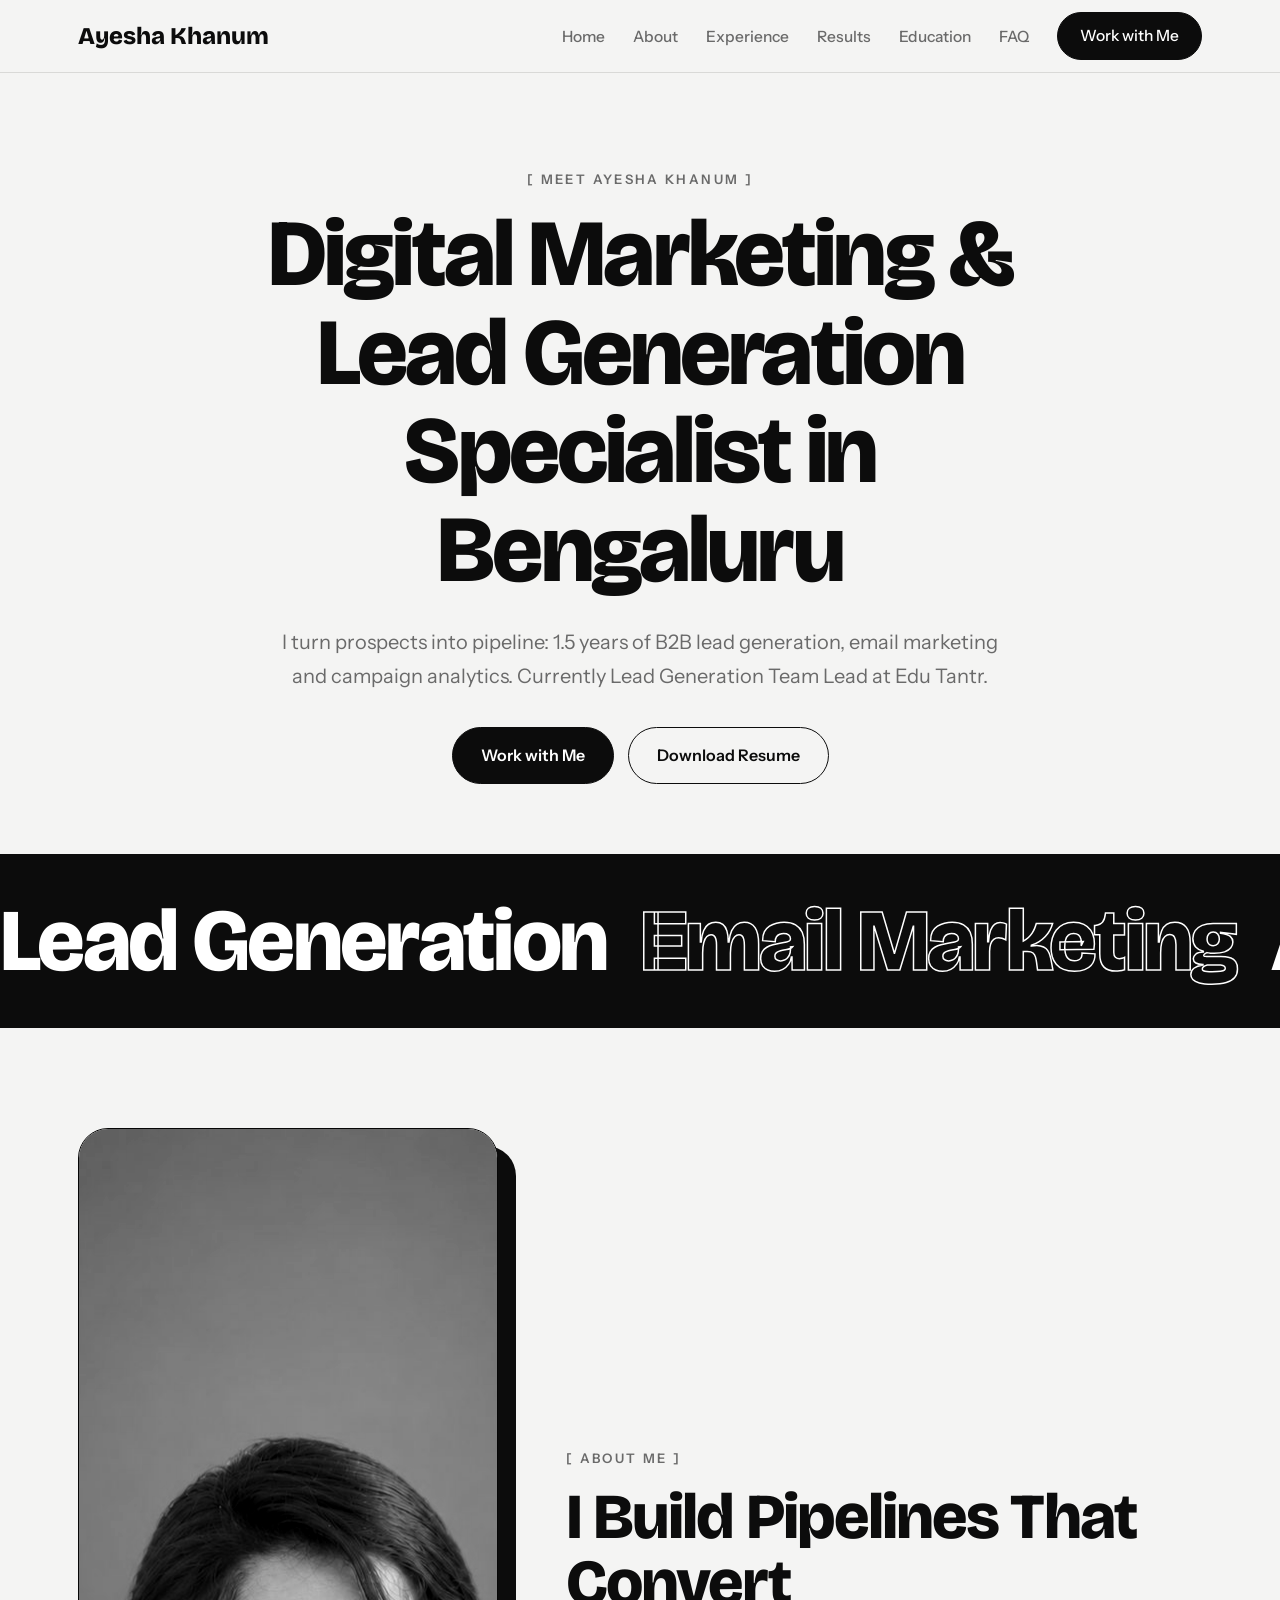
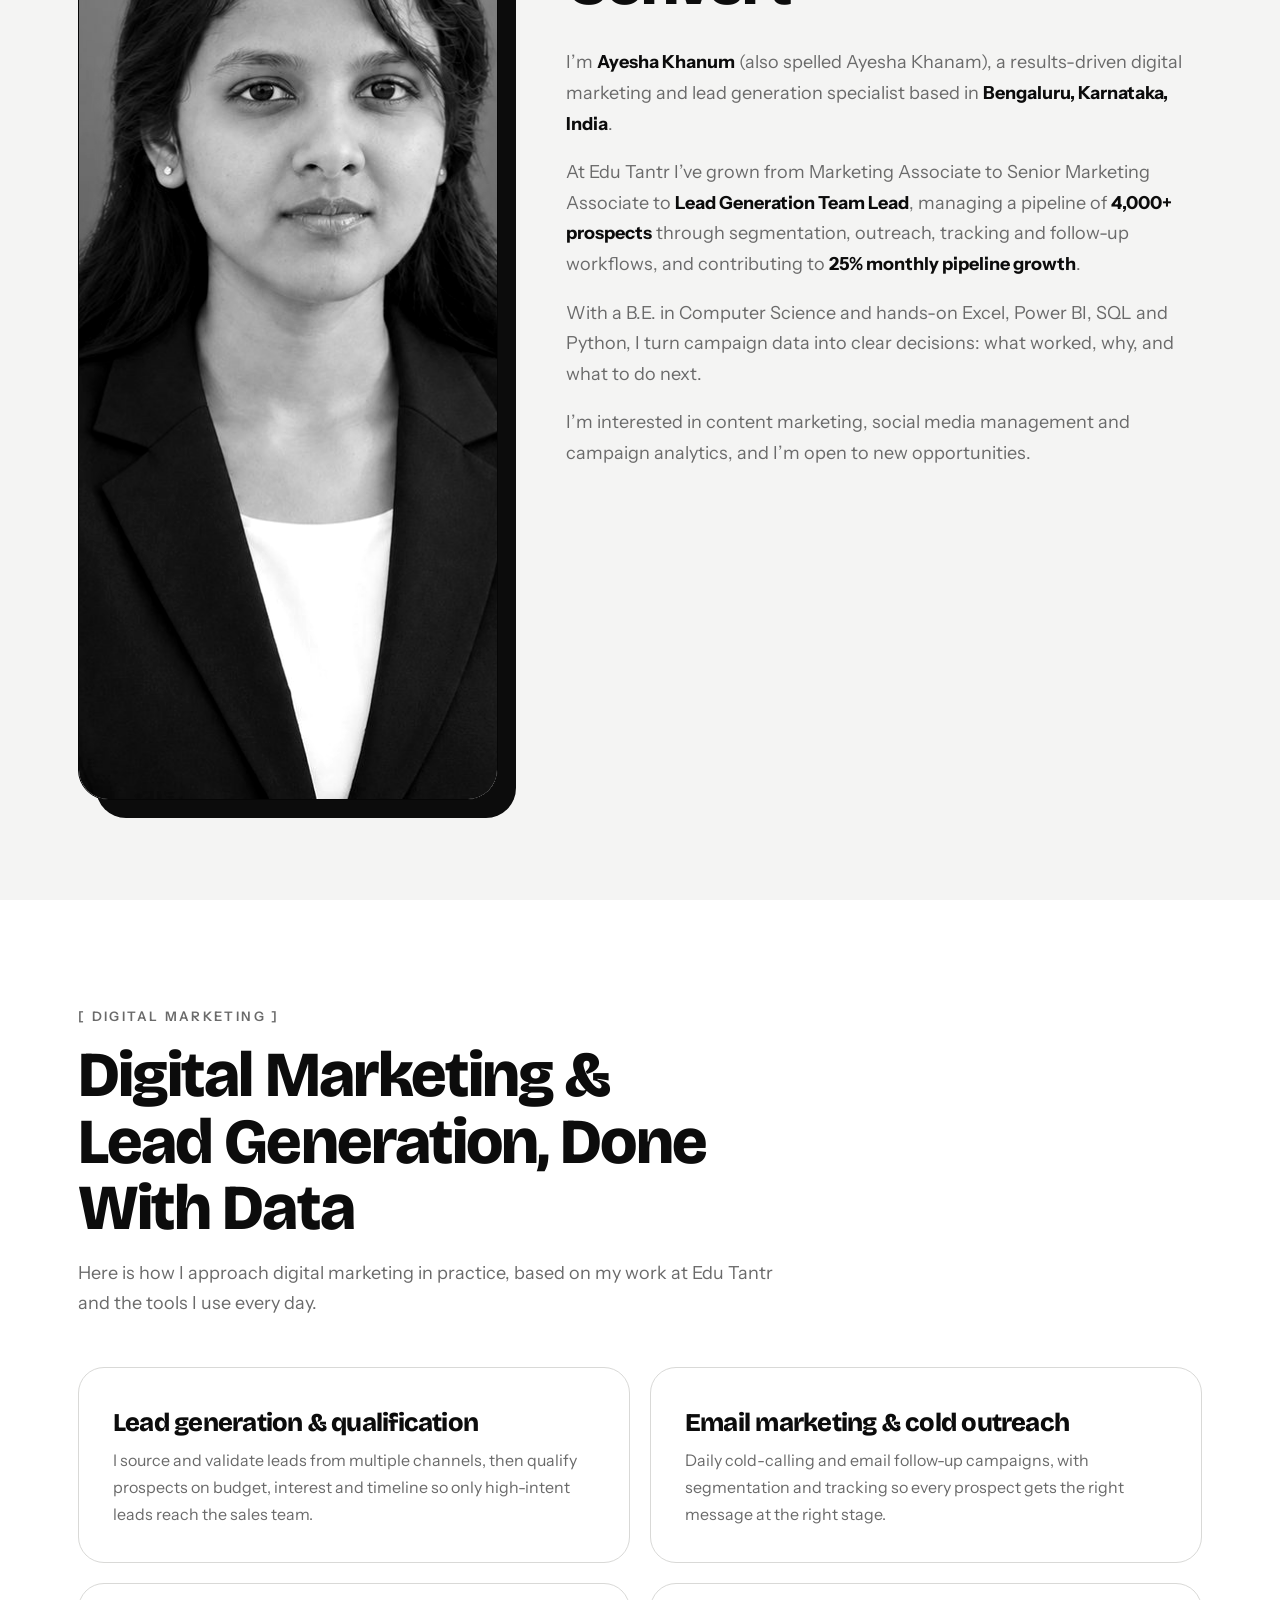
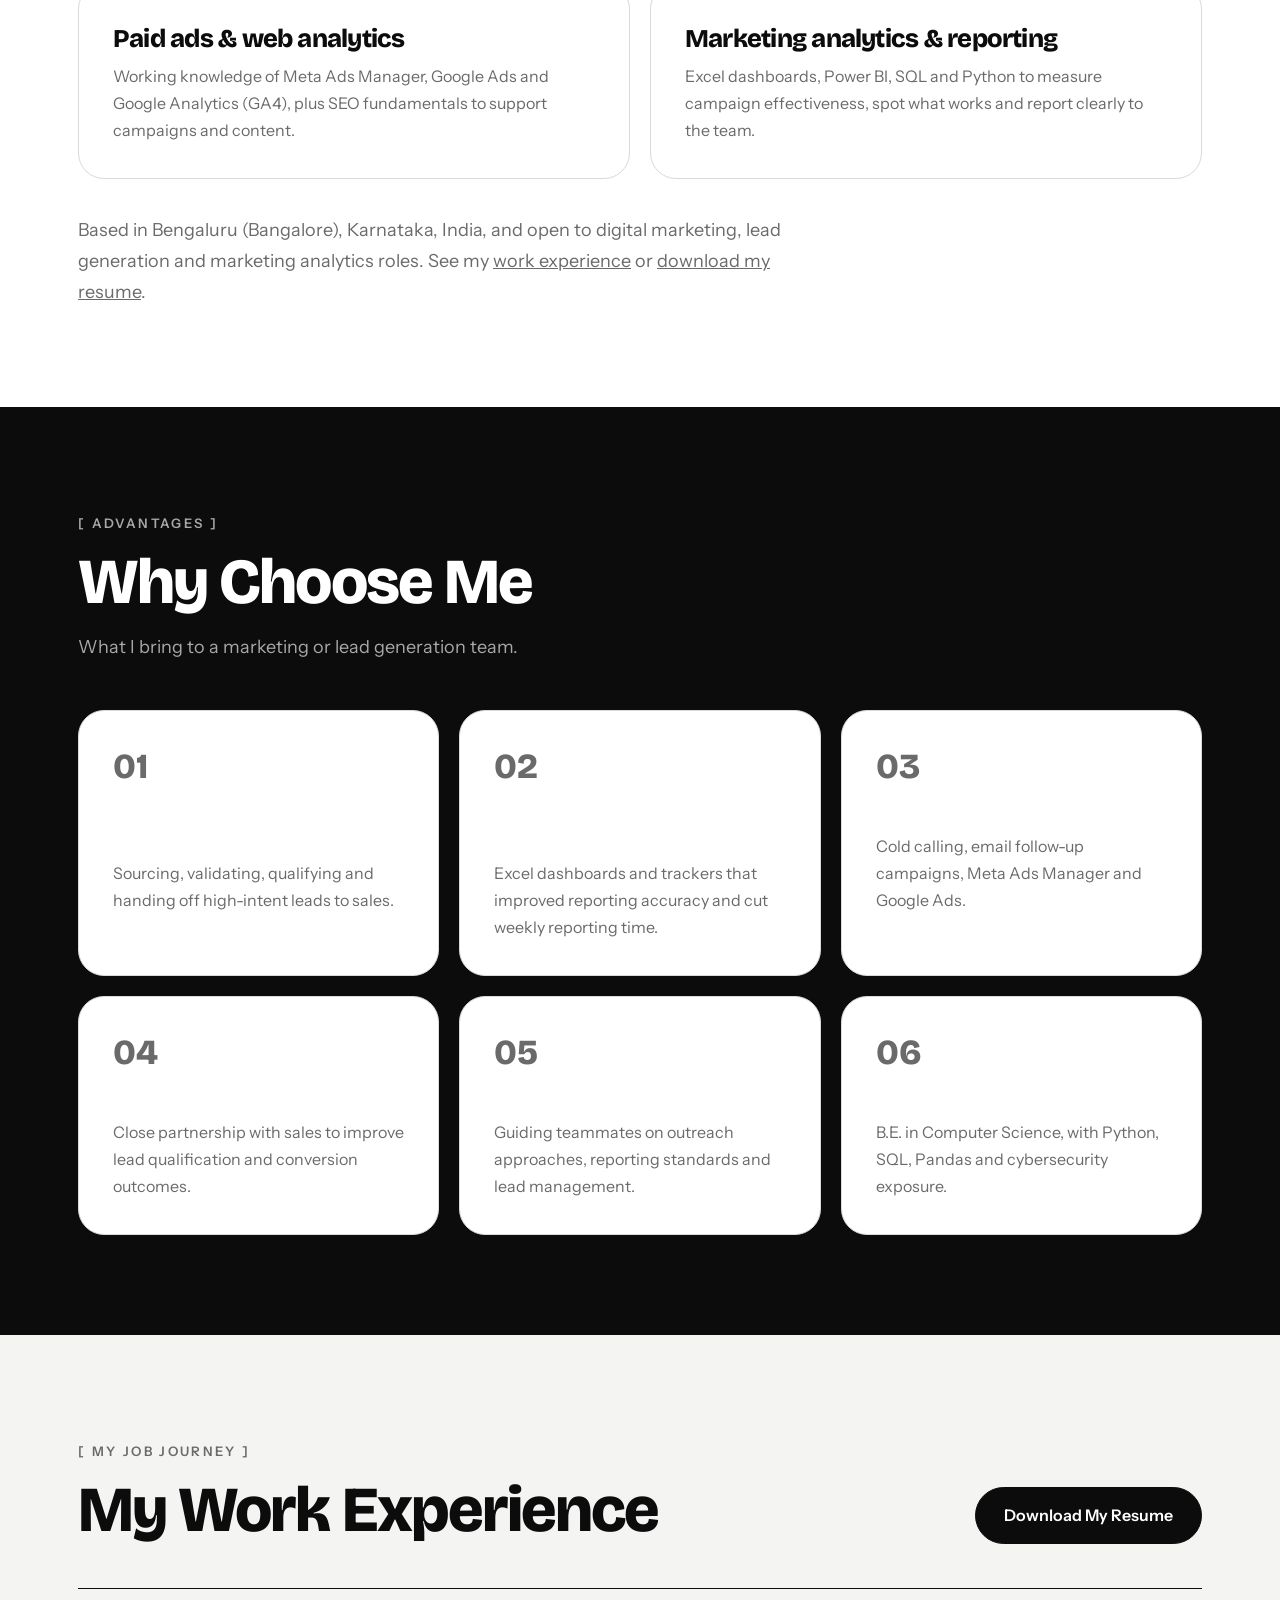
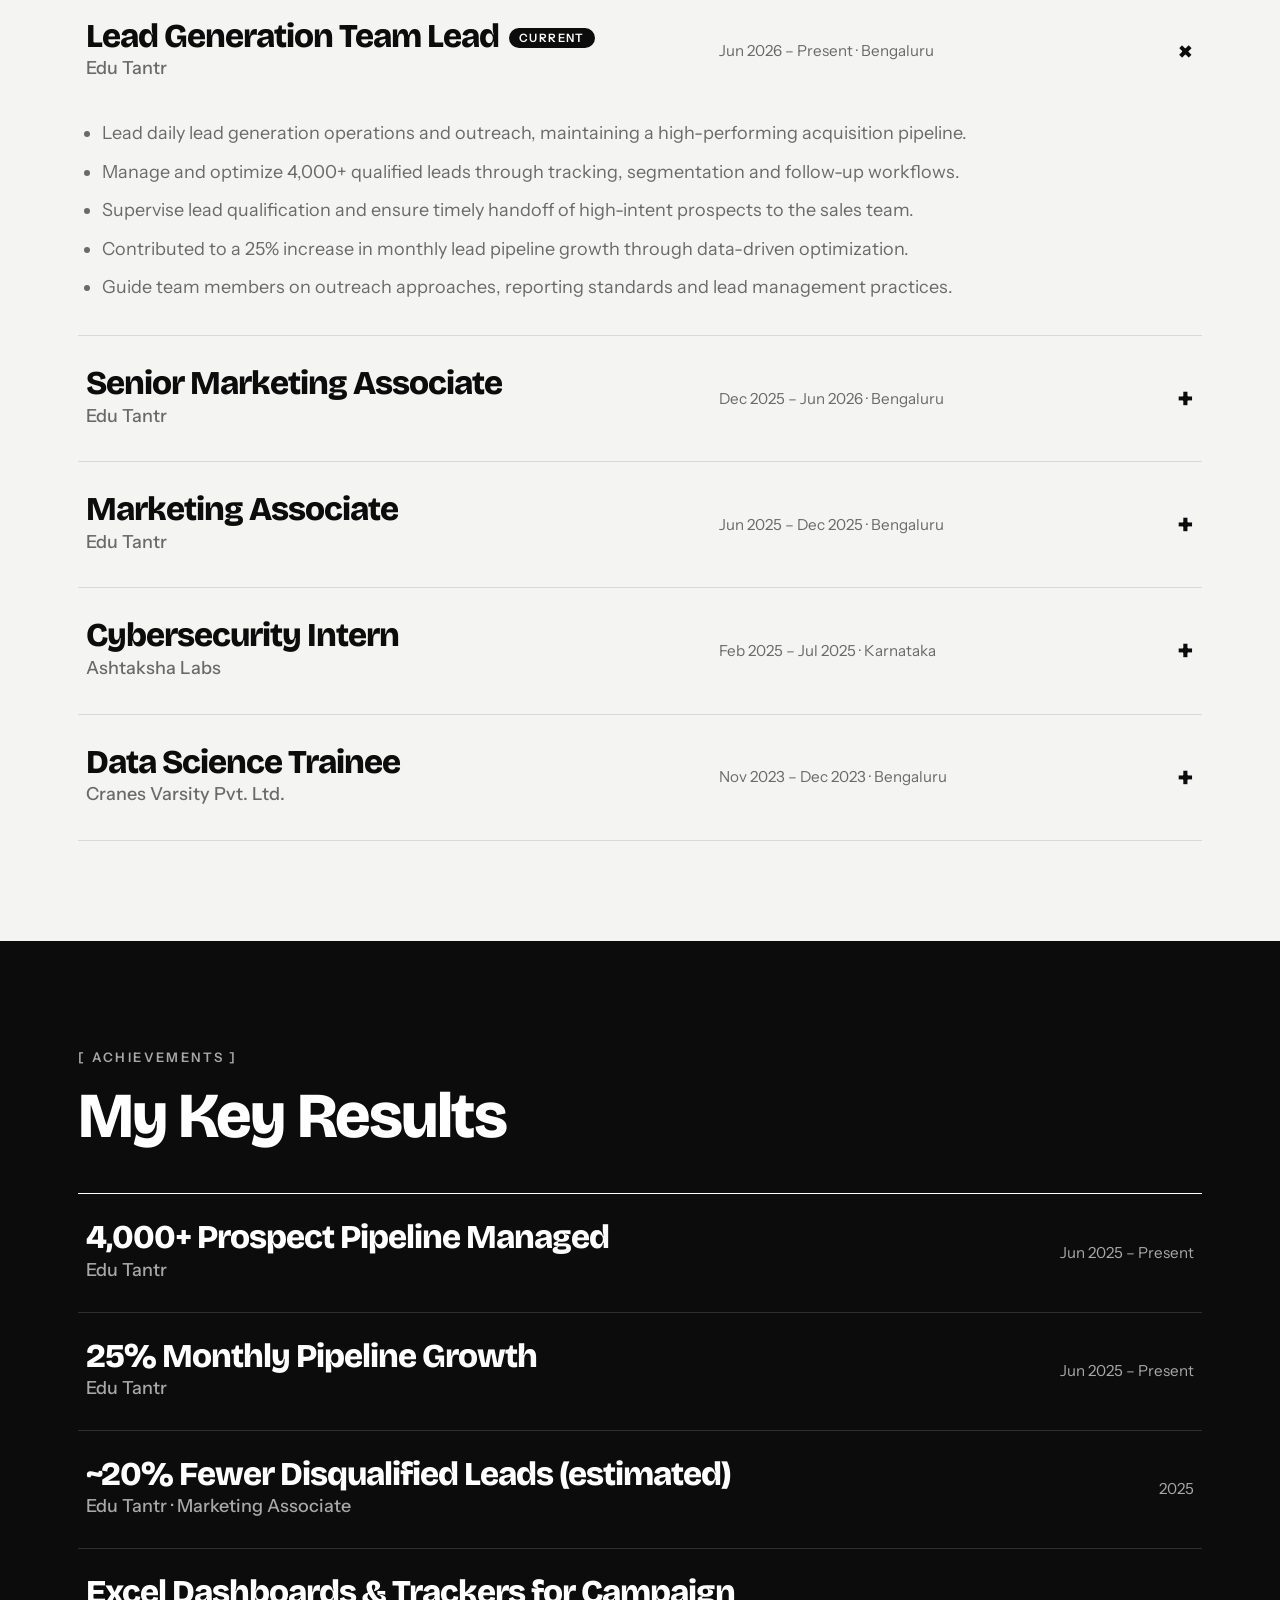
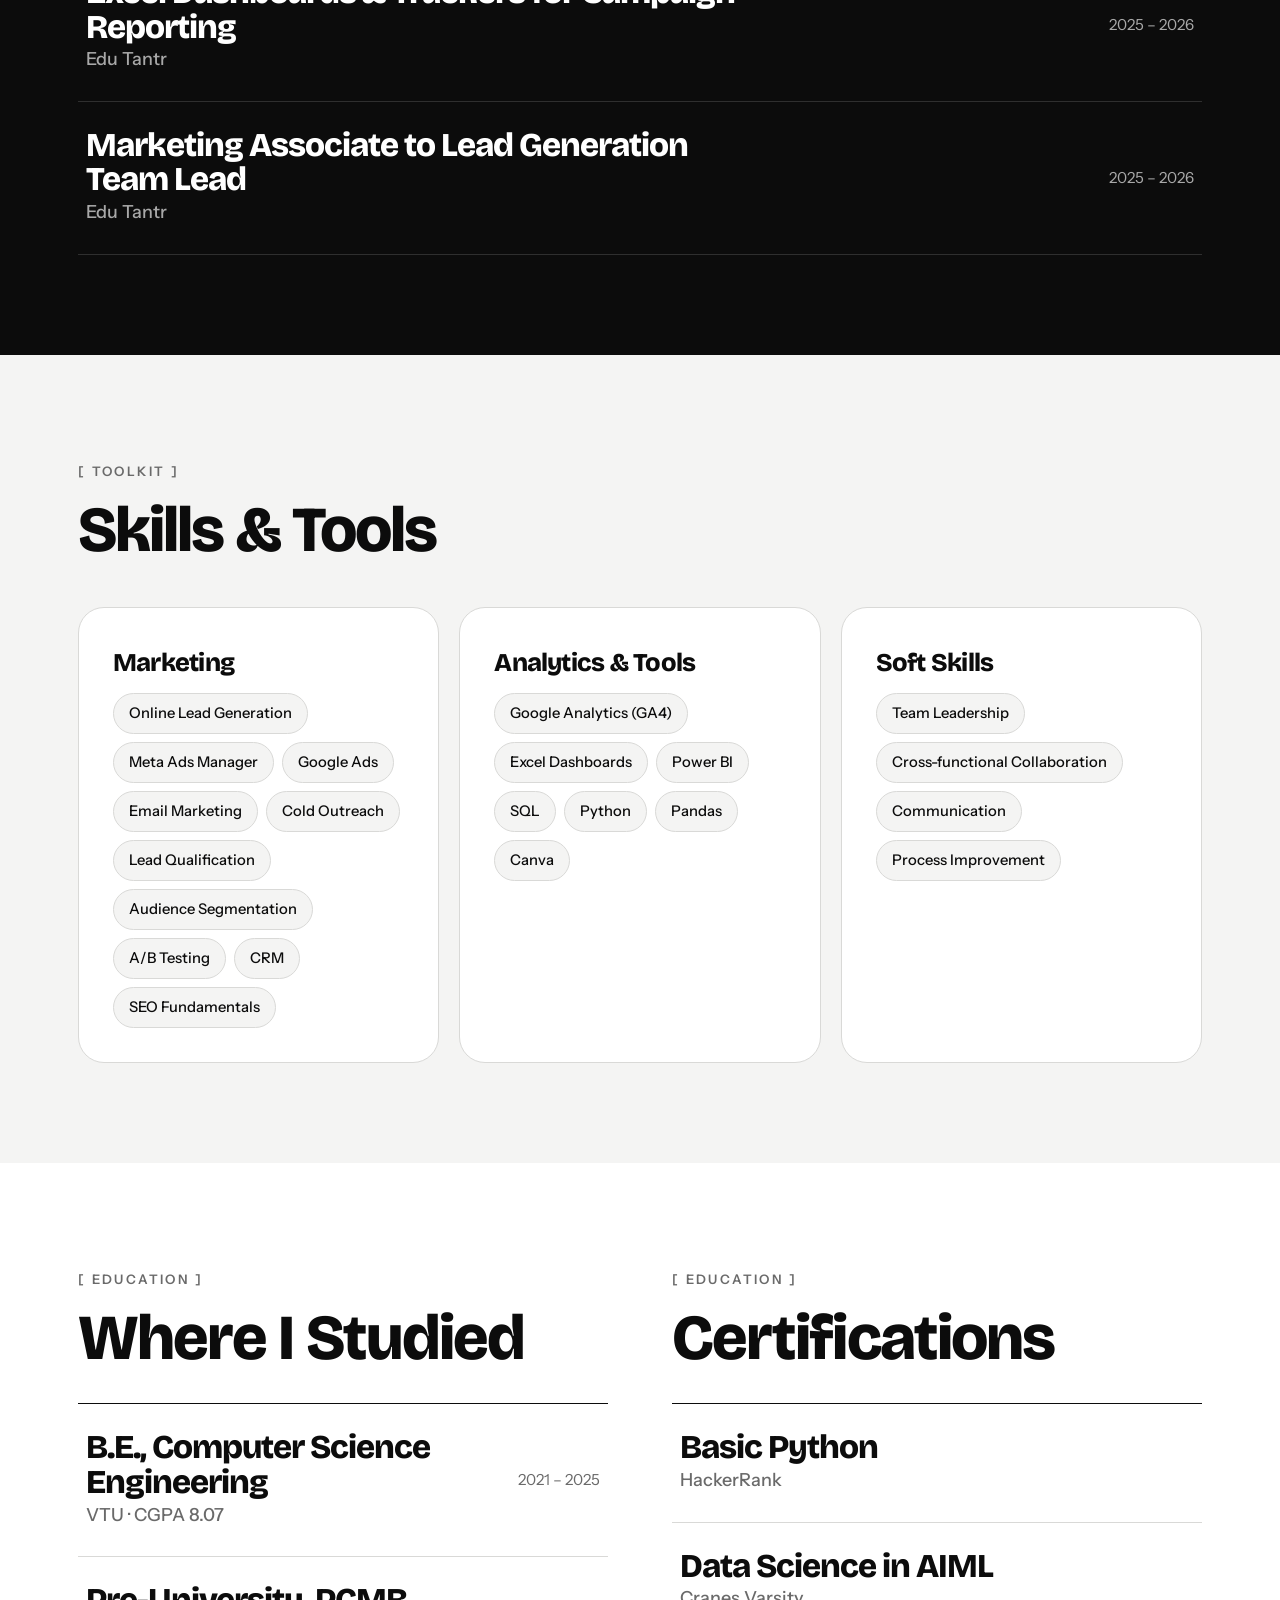
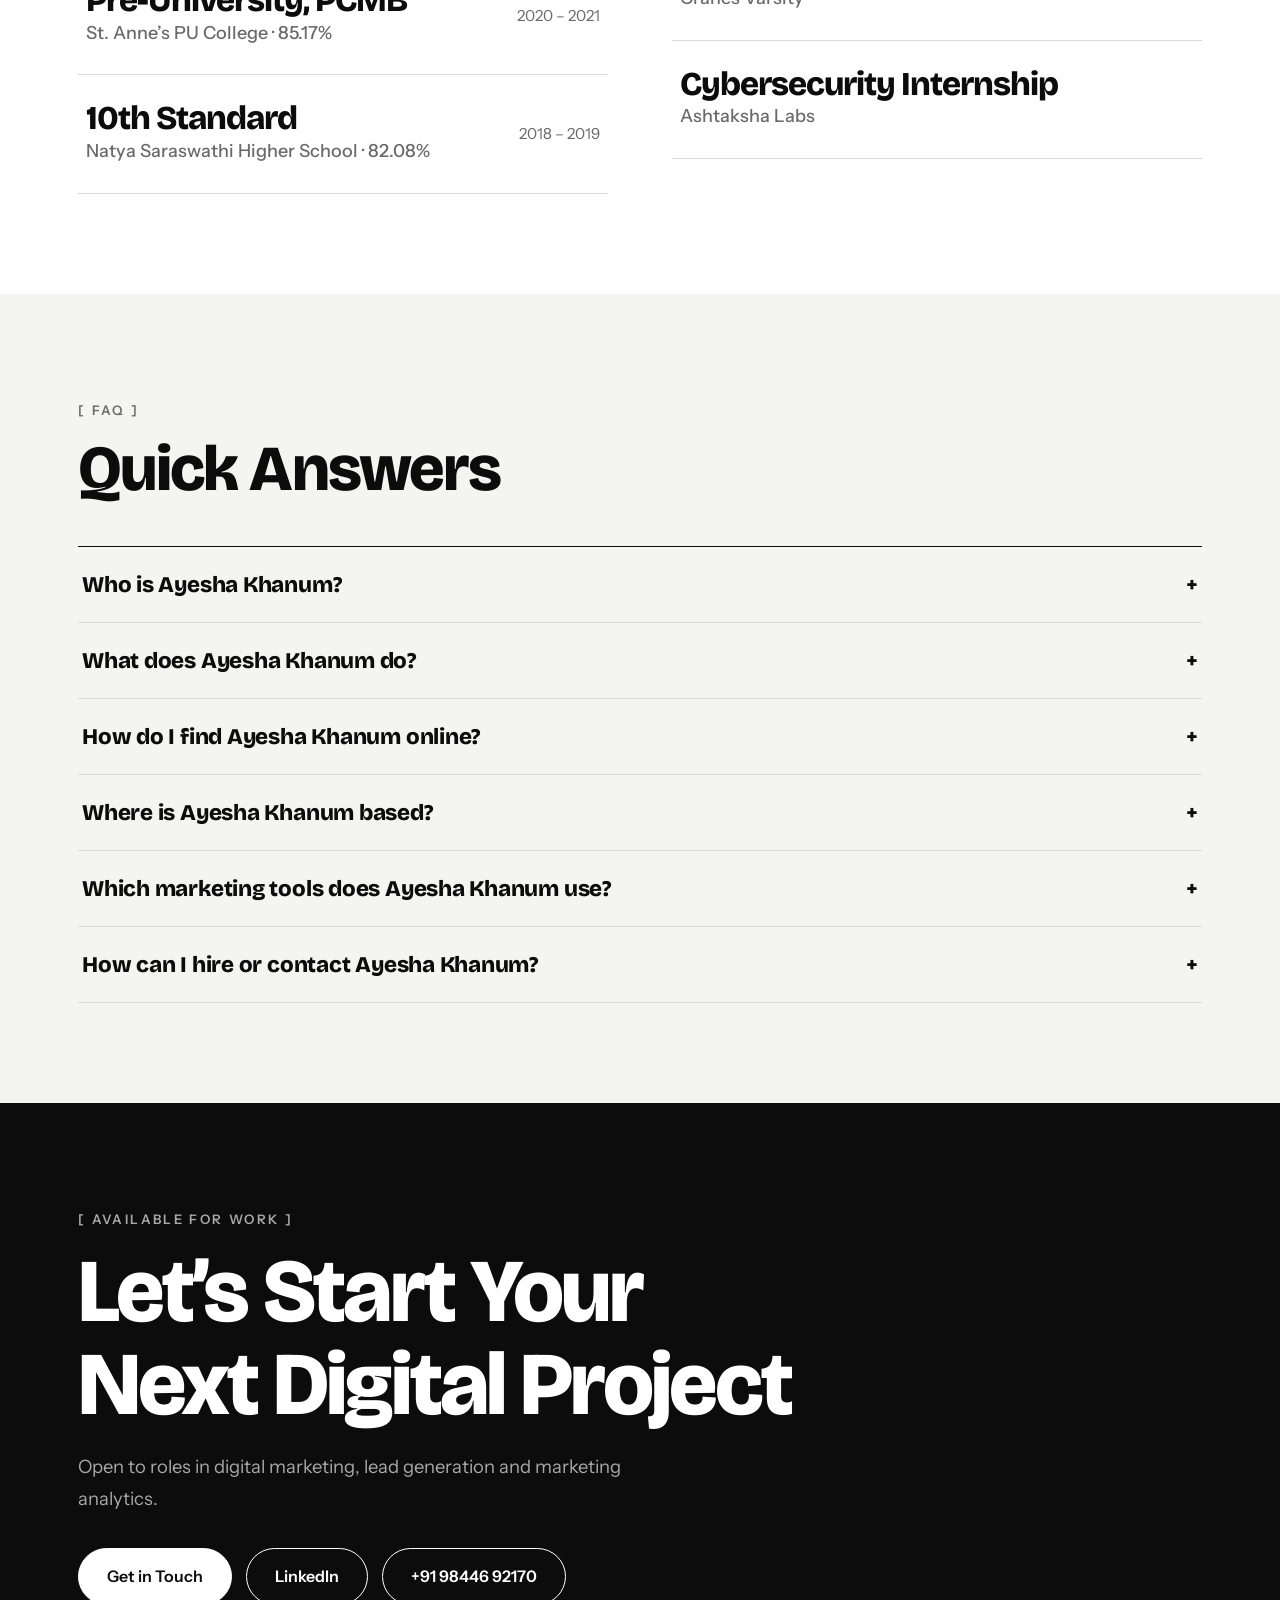
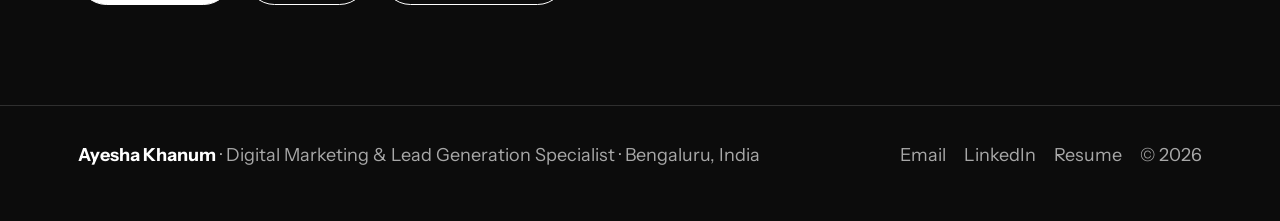
==== commit 78ddf540: "Update index.html" ====
--- a/index.html
+++ b/index.html
@@ -40,7 +40,7 @@
  "@graph":[
   {"@type":"ProfilePage","@id":"https://ayesha-portfolio-digital-marketing.vercel.app/#page","url":"https://ayesha-portfolio-digital-marketing.vercel.app/","name":"Ayesha Khanum | Digital Marketing & Lead Generation Specialist","mainEntity":{"@id":"https://ayesha-portfolio-digital-marketing.vercel.app/#person"},"inLanguage":"en-IN"},
   {"@type":"WebSite","@id":"https://ayesha-portfolio-digital-marketing.vercel.app/#site","url":"https://ayesha-portfolio-digital-marketing.vercel.app/","name":"Ayesha Khanum","alternateName":["Ayesha Khanum Portfolio","Ayesha Khanum Digital Marketing"],"inLanguage":"en-IN","publisher":{"@id":"https://ayesha-portfolio-digital-marketing.vercel.app/#person"}},
-  {"@type":"Person","@id":"https://ayesha-portfolio-digital-marketing.vercel.app/#person","name":"Ayesha Khanum","alternateName":["Ayesha Khanam","Ayesha Khan","Aisha Khanum"],"givenName":"Ayesha","familyName":"Khanum","jobTitle":"Digital Marketing & Lead Generation Specialist","description":"Digital marketing professional in Bengaluru, India with 1.5 years of experience in lead generation, email marketing, campaign execution and performance tracking.","url":"https://ayesha-portfolio-digital-marketing.vercel.app/","image":"https://ayesha-portfolio-digital-marketing.vercel.app/ayesha.jpg","email":"mailto:ayeshakhanum862@gmail.com","telephone":"+91-98446-92170","address":{"@type":"PostalAddress","addressLocality":"Bengaluru","addressRegion":"Karnataka","addressCountry":"IN"},"homeLocation":{"@type":"Place","name":"Bengaluru, Karnataka, India"},"worksFor":{"@type":"Organization","name":"Edu Tantr"},"alumniOf":{"@type":"CollegeOrUniversity","name":"Visvesvaraya Technological University (VTU)"},"knowsAbout":["Lead generation","Digital marketing","Email marketing","Cold outreach","Lead qualification","Audience segmentation","Meta Ads Manager","Google Ads","Google Analytics (GA4)","Marketing analytics","Power BI","Excel dashboards","SQL","Python","CRM","A/B testing","SEO fundamentals"],"sameAs":["https://www.linkedin.com/in/ayesha-khanumm/"]},
+  {"@type":"Person","@id":"https://ayesha-portfolio-digital-marketing.vercel.app/#person","name":"Ayesha Khanum","alternateName":["Ayesha Khanam","Ayesha Khan","Aisha Khanum"],"givenName":"Ayesha","familyName":"Khanum","jobTitle":"Digital Marketing & Lead Generation Specialist","description":"Digital marketing professional in Bengaluru, India with 1.5 years of experience in lead generation, email marketing, campaign execution and performance tracking.","url":"https://ayesha-portfolio-digital-marketing.vercel.app/","image":"https://ayesha-portfolio-digital-marketing.vercel.app/570fa95e-ae76-42bd-8d06-016d265afc12.png","email":"mailto:ayeshakhanum862@gmail.com","telephone":"+91-98446-92170","address":{"@type":"PostalAddress","addressLocality":"Bengaluru","addressRegion":"Karnataka","addressCountry":"IN"},"homeLocation":{"@type":"Place","name":"Bengaluru, Karnataka, India"},"worksFor":{"@type":"Organization","name":"Edu Tantr"},"alumniOf":{"@type":"CollegeOrUniversity","name":"Visvesvaraya Technological University (VTU)"},"knowsAbout":["Lead generation","Digital marketing","Email marketing","Cold outreach","Lead qualification","Audience segmentation","Meta Ads Manager","Google Ads","Google Analytics (GA4)","Marketing analytics","Power BI","Excel dashboards","SQL","Python","CRM","A/B testing","SEO fundamentals"],"sameAs":["https://www.linkedin.com/in/ayesha-khanumm/"]},
   {"@type":"FAQPage","mainEntity":[
    {"@type":"Question","name":"Who is Ayesha Khanum?","acceptedAnswer":{"@type":"Answer","text":"Ayesha Khanum is a Digital Marketing and Lead Generation Specialist based in Bengaluru, Karnataka, India, with 1.5 years of experience in lead generation, email marketing, campaign execution and performance tracking. She currently works as Lead Generation Team Lead at Edu Tantr."}},
    {"@type":"Question","name":"What does Ayesha Khanum do?","acceptedAnswer":{"@type":"Answer","text":"She runs lead generation and outreach operations, qualifies prospects, builds Excel and Power BI reporting, and optimizes campaigns using data. She has managed a pipeline of 4,000+ leads and contributed to 25% monthly pipeline growth."}},
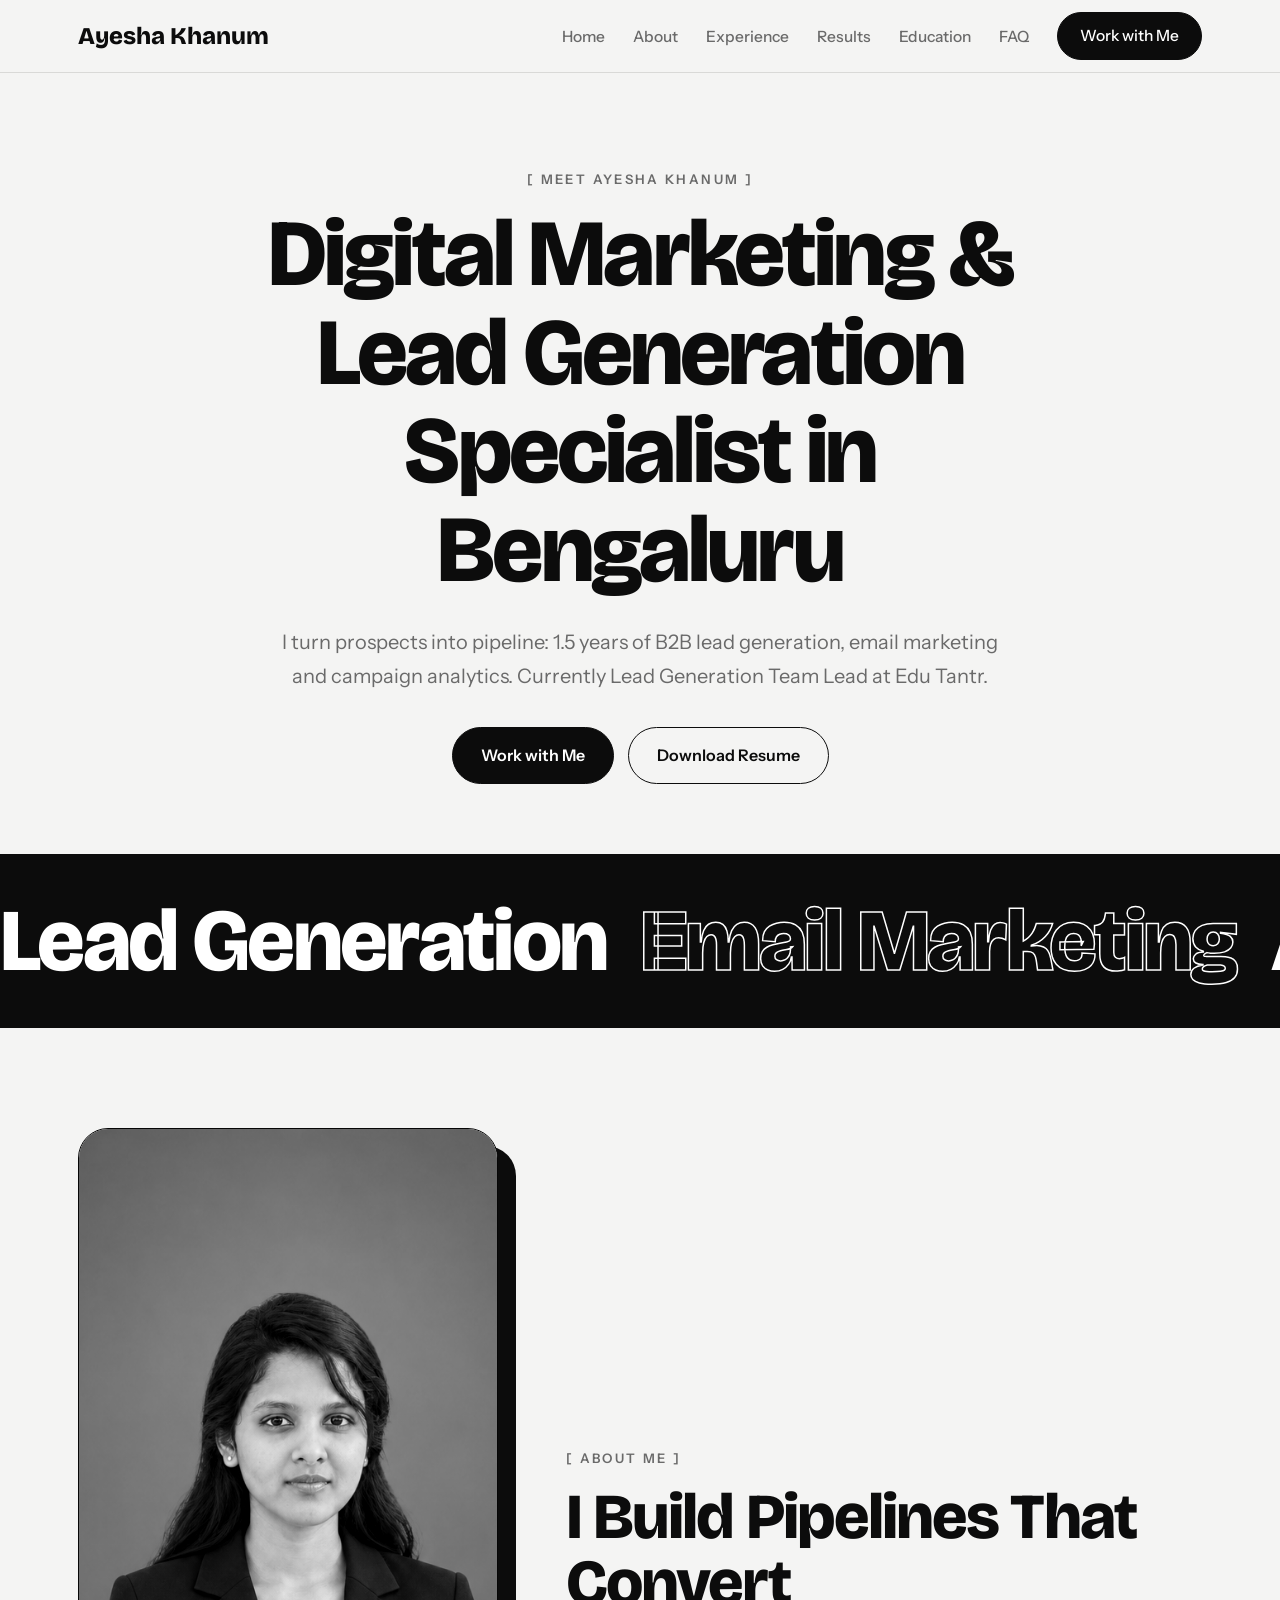
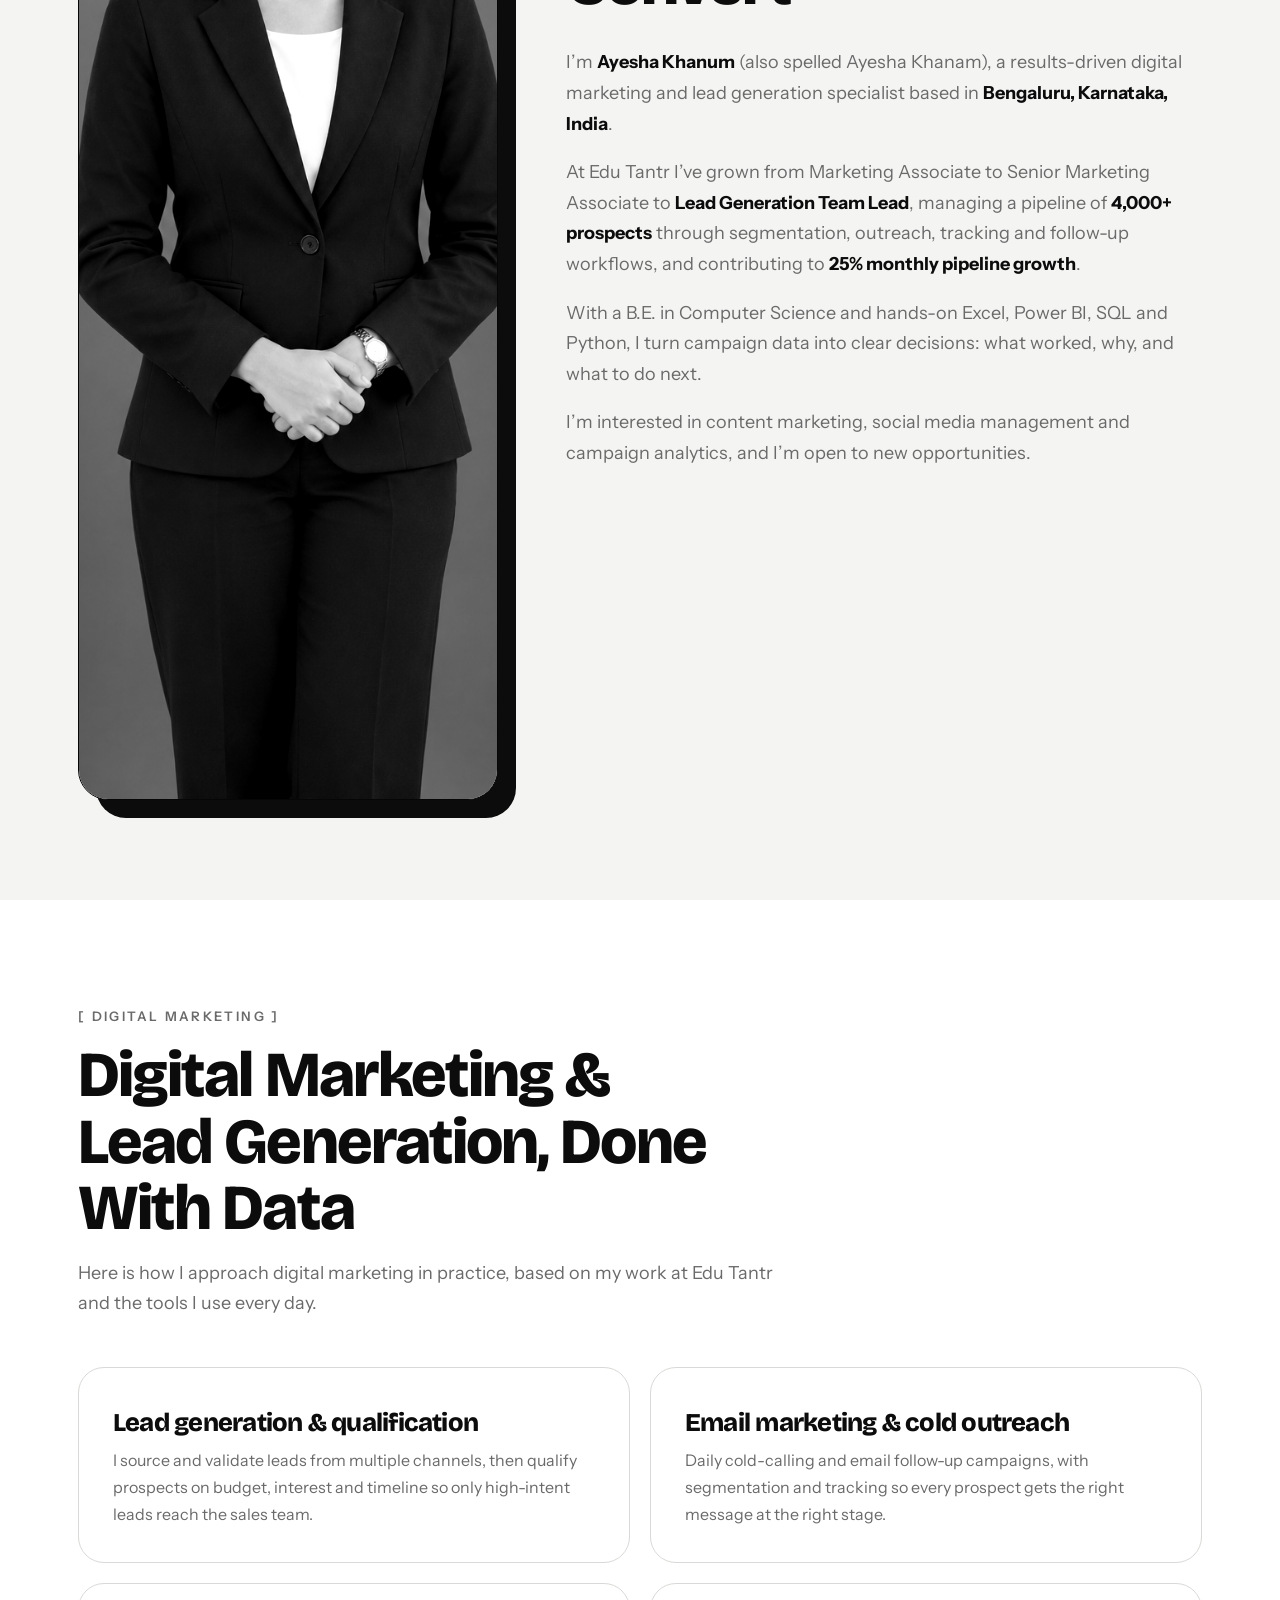
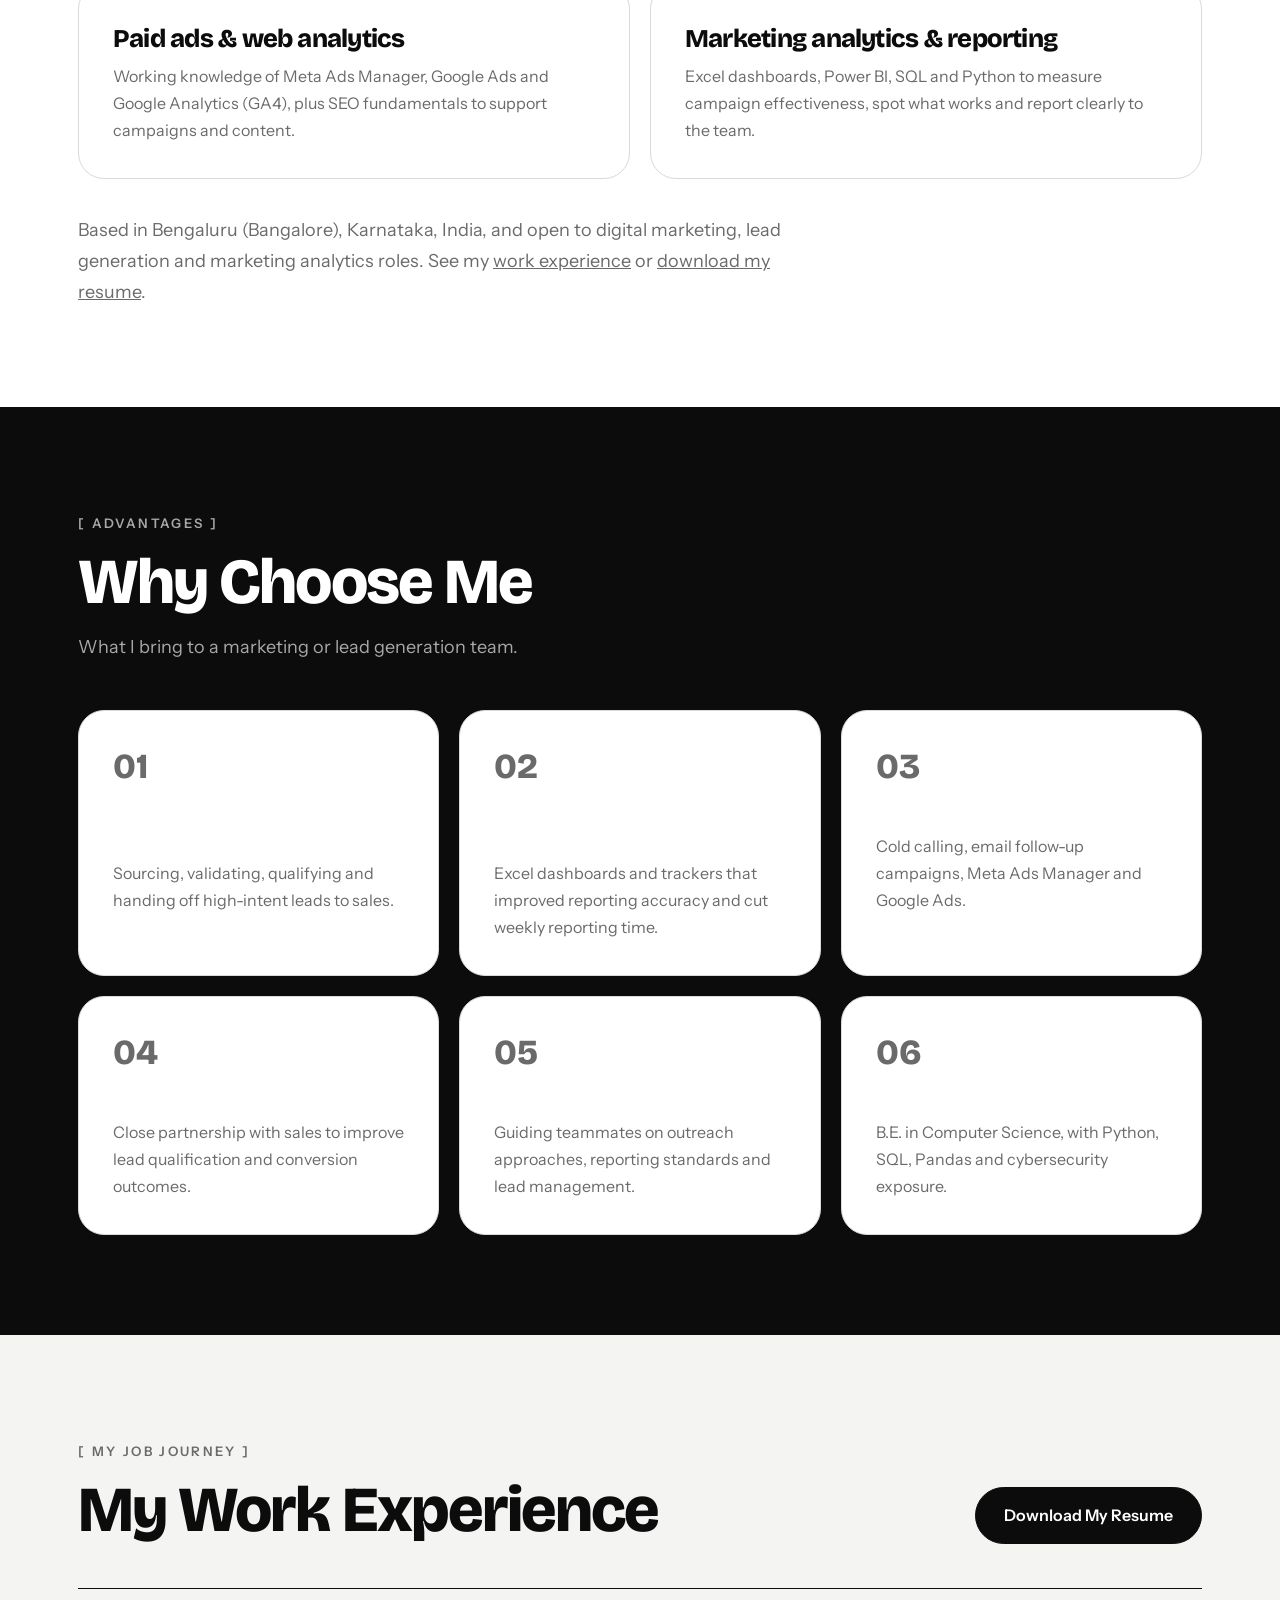
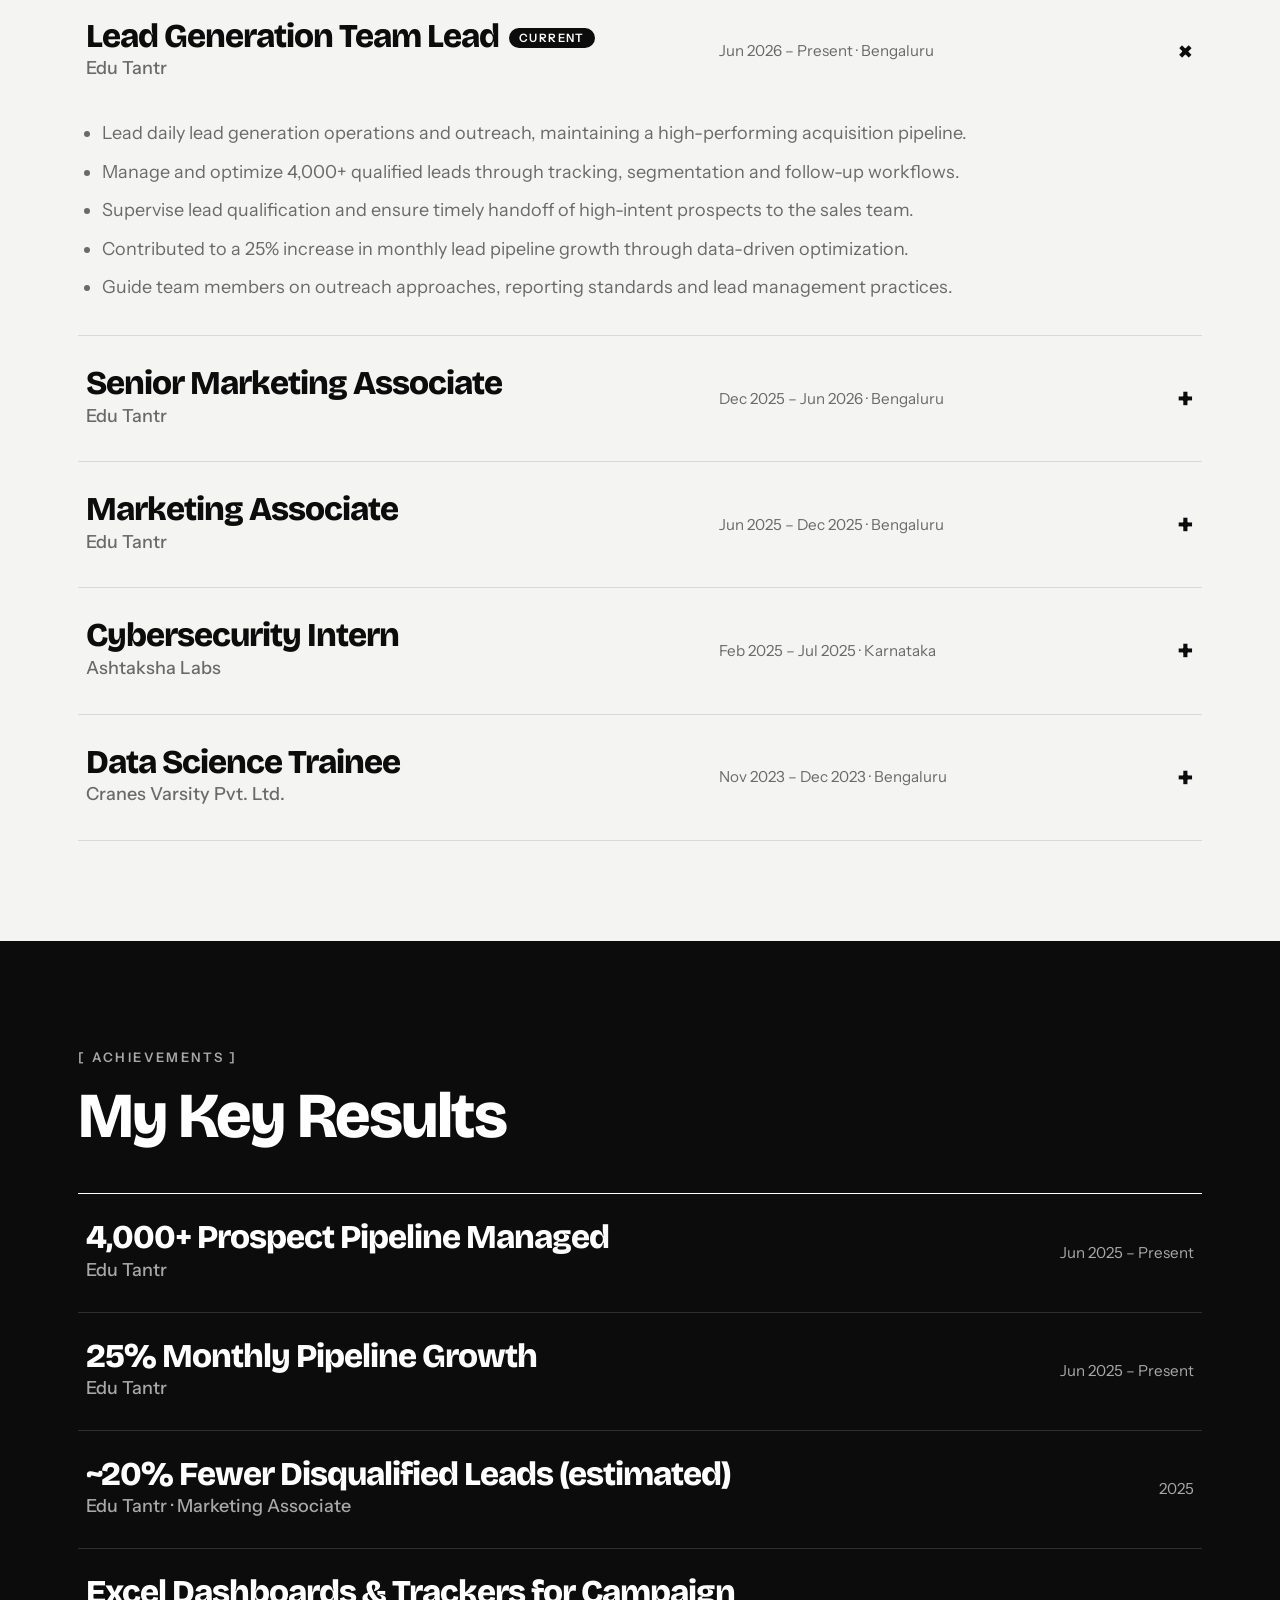
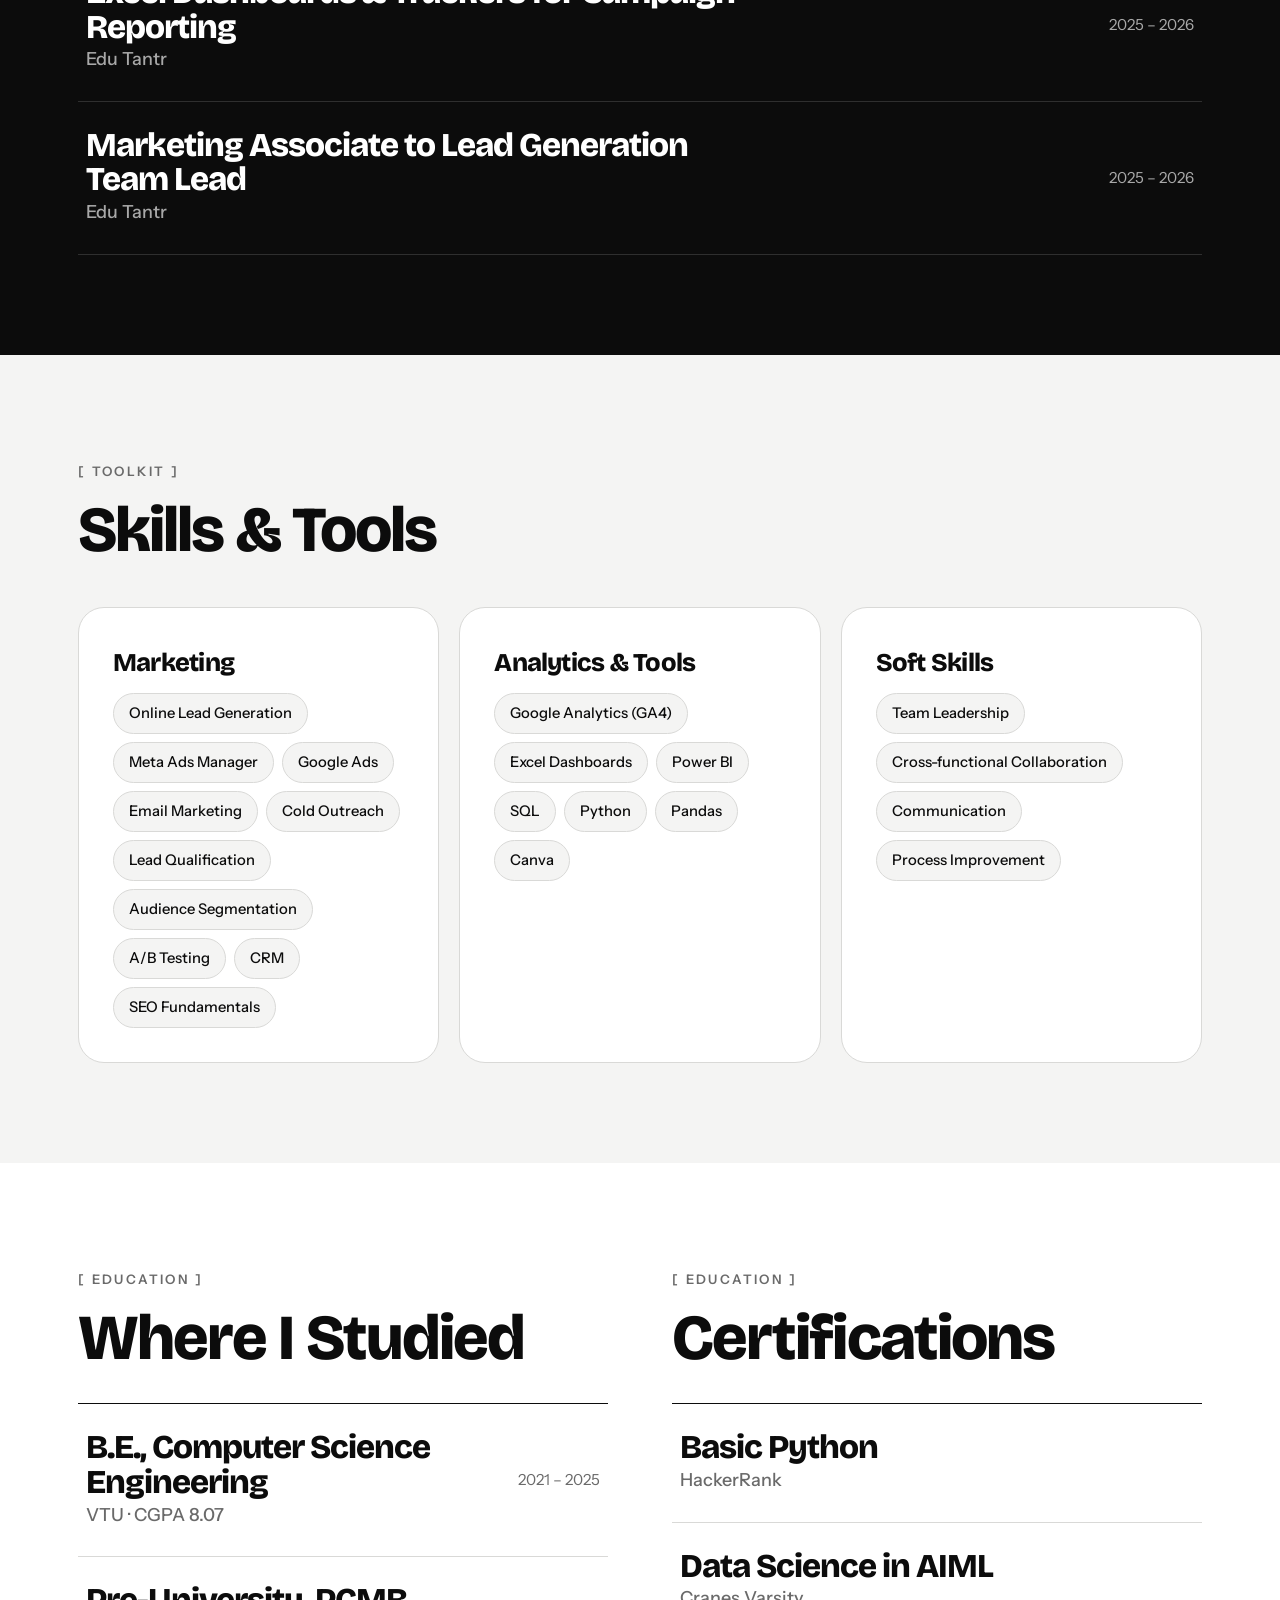
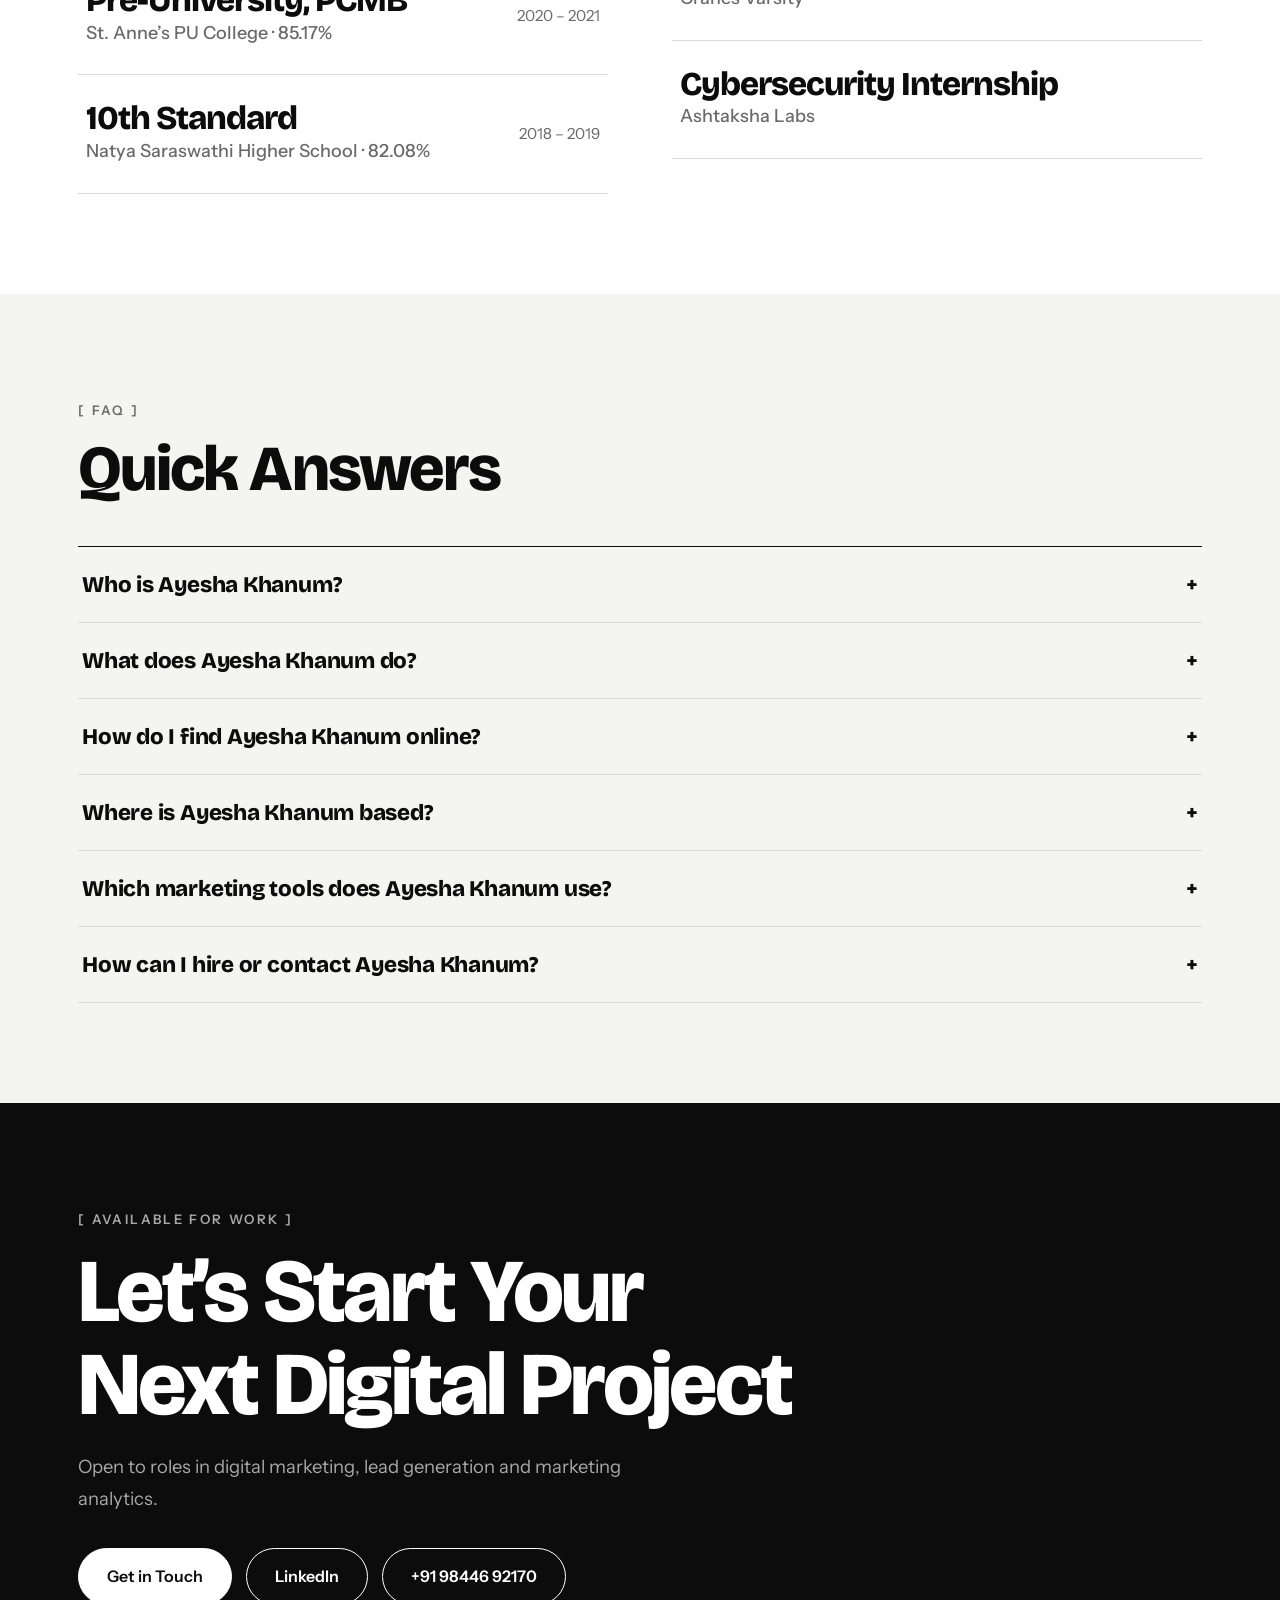
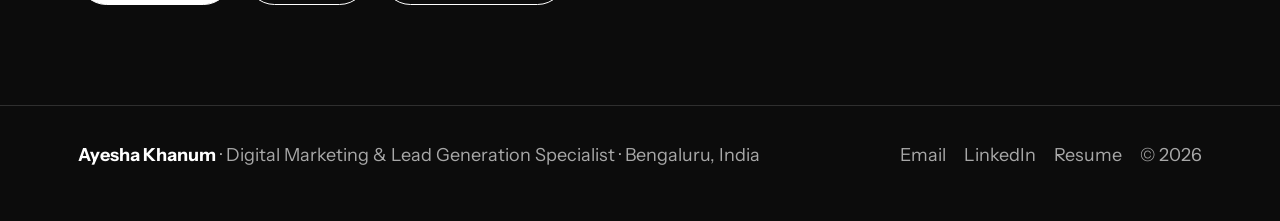
==== commit ea0a52ef: "Update index.html" ====
--- a/index.html
+++ b/index.html
@@ -137,7 +137,7 @@
 <div class="cta"><a class="btn fill" href="#contact">Work with Me</a><a class="btn" href="Ayesha_Khanum_Resume.pdf" download>Download Resume</a></div></div></section>
 <div class="ban" aria-hidden="true"><div>Lead Generation<span>Email Marketing</span>Analytics<span>Campaigns</span>Growth<span>Lead Generation</span>Email Marketing<span>Analytics</span>Campaigns<span>Growth</span></div></div>
 <section class="about" id="about"><div class="w">
-<div class="pic rv"><img src="ayesha.jpg" width="900" height="1272" alt="Ayesha Khanum, Digital Marketing and Lead Generation Specialist in Bengaluru, India" fetchpriority="high"></div>
+<div class="pic rv"><img src="570fa95e-ae76-42bd-8d06-016d265afc12.png" width="900" height="1272" alt="Ayesha Khanum, Digital Marketing and Lead Generation Specialist in Bengaluru, India" fetchpriority="high"></div>
 <div class="rv"><span class="lbl">About Me</span><h2>I Build Pipelines That Convert</h2><br>
 <p>I’m <strong>Ayesha Khanum</strong> (also spelled Ayesha Khanam), a results-driven digital marketing and lead generation specialist based in <strong>Bengaluru, Karnataka, India</strong>.</p>
 <p>At Edu Tantr I’ve grown from Marketing Associate to Senior Marketing Associate to <strong>Lead Generation Team Lead</strong>, managing a pipeline of <strong>4,000+ prospects</strong> through segmentation, outreach, tracking and follow-up workflows, and contributing to <strong>25% monthly pipeline growth</strong>.</p>
